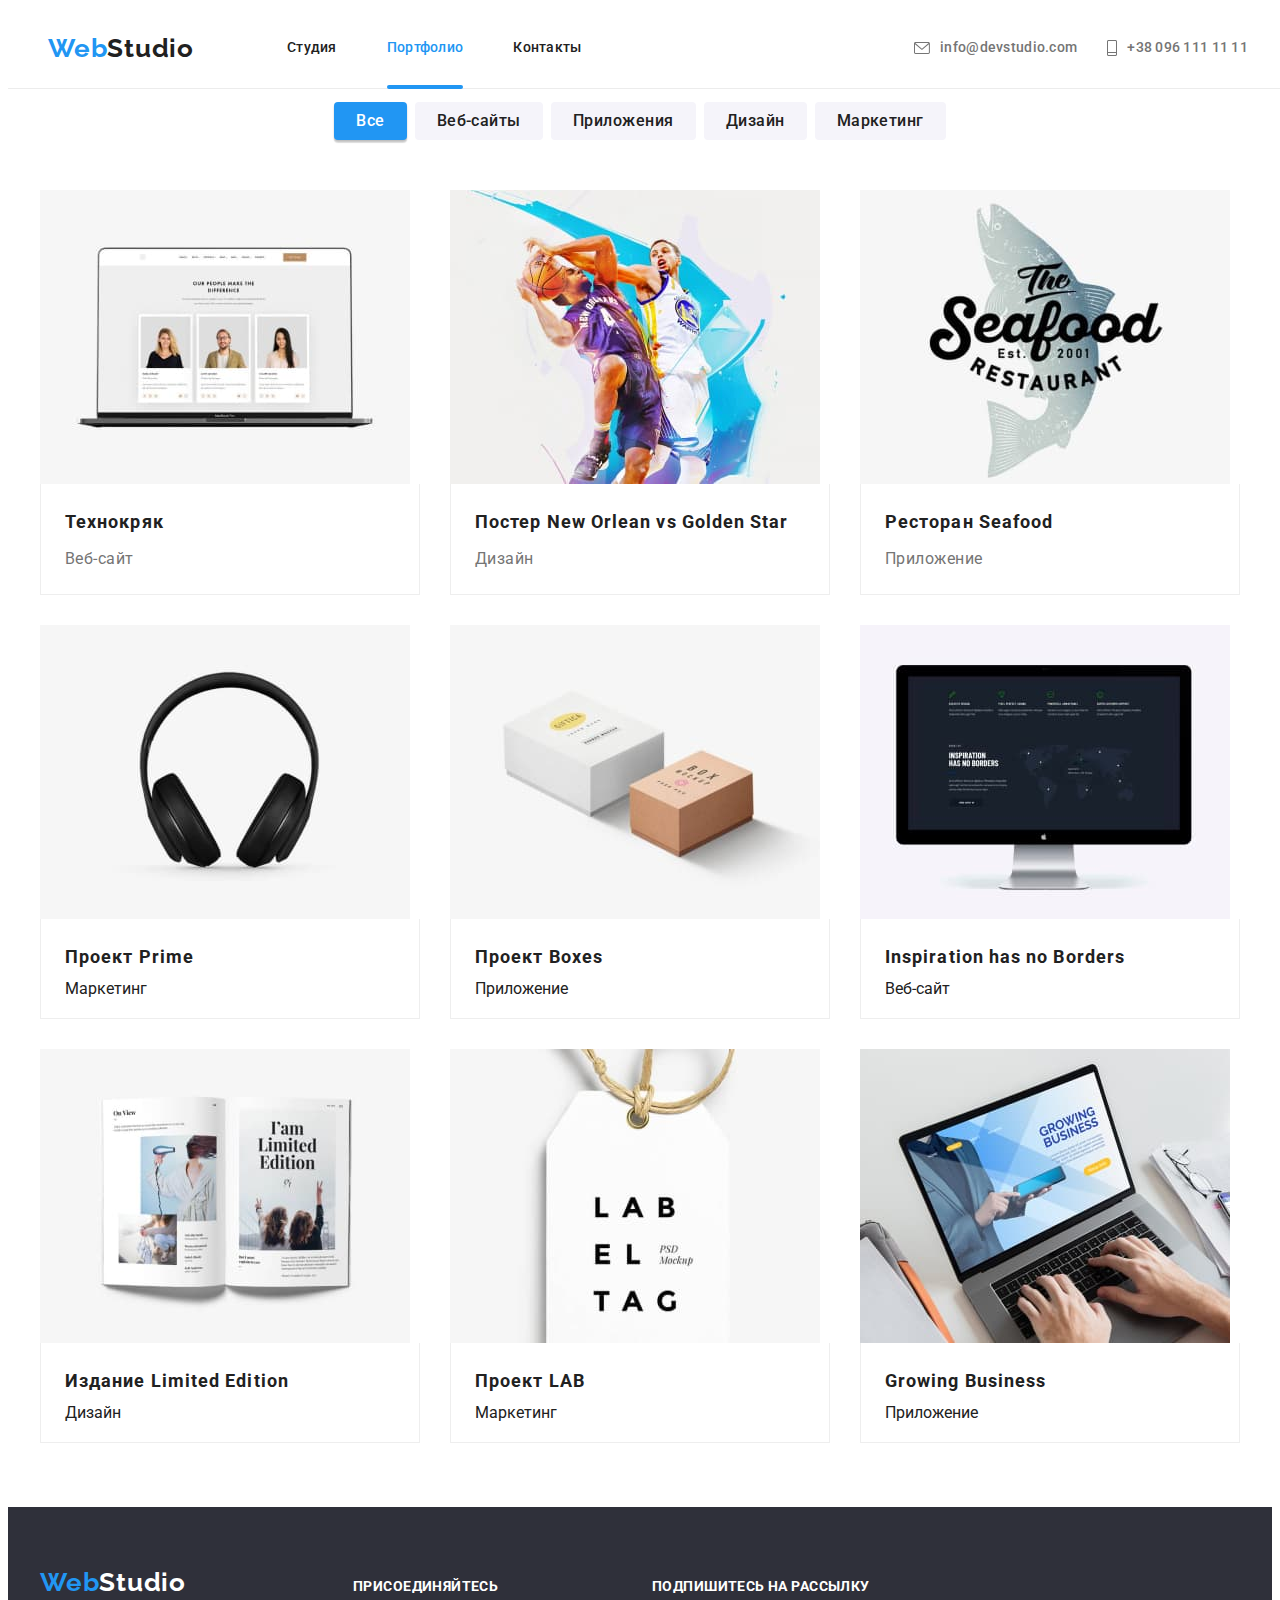
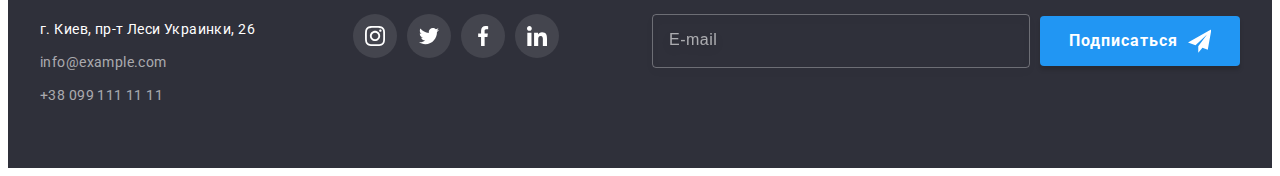
==== portfolio.html @ b2b512a8 "Д/З №7" ====
<!DOCTYPE html>
<html lang="en">
  <head>
    <meta charset="UTF-8" />
    <meta http-equiv="X-UA-Compatible" content="IE=edge" />
    <meta name="viewport" content="width=device-width, initial-scale=1.0" />
    <title>Document</title>
    <link
      href="https://fonts.googleapis.com/css2?family=Raleway:wght@700&family=Roboto:wght@400;500;700;900&display=swap"
      rel="stylesheet"
    />
    <link
      rel="stylesheet"
      href="https://cdnjs.cloudflare.com/ajax/libs/modern-normalize/1.1.0/modern-normalize.min.css"
      integrity="sha512-wpPYUAdjBVSE4KJnH1VR1HeZfpl1ub8YT/NKx4PuQ5NmX2tKuGu6U/JRp5y+Y8XG2tV+wKQpNHVUX03MfMFn9Q=="
      crossorigin="anonymous"
      referrerpolicy="no-referrer"
    />
    <link rel="stylesheet" href="./css/reset.css" />
    <link rel="stylesheet" href="./css/styles.css" />
    <link rel="stylesheet" href="./css/main.min.css" />
  </head>
  <body>
    <h1 class="visually-hidden">Сторінка Портфолио</h1>
    <header class="page-header">
      <div class="container">
        <div class="container-nav">
          <nav class="container-nav">
            <a class="logo" href="./index.html">Web<span class="logostudio">Studio</span></a>
            <ul class="navlist">
              <li class="navlist-header"><a class="link" href="./index.html">Студия</a></li>
              <li class="navlist-header">
                <a class="link-current" href="./portfolio.html">Портфолио</a>
              </li>
              <li class="navlist-header"><a class="link" href="">Контакты</a></li>
            </ul>
          </nav>
          <ul class="headerlist">
            <li class="item">
              <a class="headerlist-nav" href="mailto:info@devstudio.com"
                ><svg class="icon" width="16" height="12">
                  <use href="./images/icons.svg#icon-email"></use></svg
                >info@devstudio.com</a
              >
            </li>
            <li class="item">
              <a class="headerlist-nav" href="tel:+380961111111"
                ><svg class="icon" width="10" height="16">
                  <use href="./images/icons.svg#icon-tel"></use></svg
                >+38 096 111 11 11</a
              >
            </li>
          </ul>
        </div>
      </div>
    </header>
    <main>
      <section class="work-list section">
        <div class="container">
          <h1 class="visually-hidden">Список Портфоліо</h1>
          <ul class="portfolio-items">
            <li><button type="button" class="portfolio-button active">Все</button></li>
            <li><button type="button" class="portfolio-button">Веб-сайты</button></li>
            <li><button type="button" class="portfolio-button">Приложения</button></li>
            <li><button type="button" class="portfolio-button">Дизайн</button></li>
            <li><button type="button" class="portfolio-button">Маркетинг</button></li>
          </ul>
          <ul class="portfolio-flex">
            <li class="gallery-list">
              <a href="" class="gallery-link">
                <div class="thumb-card">
                  <img src="./images/img8.jpg" alt="фото с людьмии" width="370" />
                  <p class="portfolio-resourse">
                    Ресурс предлагает комплексные предложения с разным уровнем функционала и
                    сервисов. Все это позволит посетителю получить исчерпывающие сведения о компании
                    или частном лице.
                  </p>
                </div>
                <div class="portfolio-list">
                  <h2 class="portfolio-title">Технокряк</h2>
                  <p lang="en" class="portfolio-text">Веб-сайт</p>
                </div>
              </a>
            </li>
            <li class="gallery-list">
              <a href="" class="gallery-link">
                <div class="thumb-card">
                  <img src="./images/img9.jpg" alt="баскетболисты" width="370" />
                  <p class="portfolio-resourse">
                    Ресурс предлагает комплексные предложения с разным уровнем функционала и
                    сервисов. Все это позволит посетителю получить исчерпывающие сведения о компании
                    или частном лице.
                  </p>
                </div>
                <div class="portfolio-list">
                  <h2 class="portfolio-title">Постер New Orlean vs Golden Star</h2>
                  <p lang="en" class="portfolio-text">Дизайн</p>
                </div>
              </a>
            </li>
            <li class="gallery-list">
              <a href="" class="gallery-link">
                <div class="thumb-card">
                  <img src="./images/img10.jpg" alt="лейбл ресторана" width="370" />
                  <p class="portfolio-resourse">
                    Ресурс предлагает комплексные предложения с разным уровнем функционала и
                    сервисов. Все это позволит посетителю получить исчерпывающие сведения о компании
                    или частном лице.
                  </p>
                </div>
                <div class="portfolio-list">
                  <h2 class="portfolio-title">Ресторан Seafood</h2>
                  <p lang="en" class="portfolio-text">Приложение</p>
                </div>
              </a>
            </li>
            <li class="gallery-list">
              <a href="" class="gallery-link">
                <div class="thumb-card">
                  <img src="./images/img11.jpg" alt="наушники" width="370" />
                  <p class="portfolio-resourse">
                    Ресурс предлагает комплексные предложения с разным уровнем функционала и
                    сервисов. Все это позволит посетителю получить исчерпывающие сведения о компании
                    или частном лице.
                  </p>
                </div>
                <div class="portfolio-list">
                  <h2 class="portfolio-title">Проект Prime</h2>
                  <p lang="en" class="portfolio-tex">Маркетинг</p>
                </div>
              </a>
            </li>
            <li class="gallery-list">
              <a href="" class="gallery-link">
                <div class="thumb-card">
                  <img src="./images/img12.jpg" alt="коробки" width="370" />
                  <p class="portfolio-resourse">
                    Ресурс предлагает комплексные предложения с разным уровнем функционала и
                    сервисов. Все это позволит посетителю получить исчерпывающие сведения о компании
                    или частном лице.
                  </p>
                </div>
                <div class="portfolio-list">
                  <h2 class="portfolio-title">Проект Boxes</h2>
                  <p lang="en" class="portfolio-tex">Приложение</p>
                </div>
              </a>
            </li>
            <li class="gallery-list">
              <a href="" class="gallery-link">
                <div class="thumb-card">
                  <img src="./images/img13.jpg" alt="монитор" width="370" />
                  <p class="portfolio-resourse">
                    Ресурс предлагает комплексные предложения с разным уровнем функционала и
                    сервисов. Все это позволит посетителю получить исчерпывающие сведения о компании
                    или частном лице.
                  </p>
                </div>
                <div class="portfolio-list">
                  <h2 class="portfolio-title">Inspiration has no Borders</h2>
                  <p lang="en" class="portfolio-tex">Веб-сайт</p>
                </div>
              </a>
            </li>
            <li class="gallery-list">
              <a href="" class="gallery-link">
                <div class="thumb-card">
                  <img src="./images/img14.jpg" alt="журнал" width="370" />
                  <p class="portfolio-resourse">
                    Ресурс предлагает комплексные предложения с разным уровнем функционала и
                    сервисов. Все это позволит посетителю получить исчерпывающие сведения о компании
                    или частном лице.
                  </p>
                </div>
                <div class="portfolio-list">
                  <h2 class="portfolio-title">Издание Limited Edition</h2>
                  <p lang="en" class="portfolio-tex">Дизайн</p>
                </div>
              </a>
            </li>
            <li class="gallery-list">
              <a href="" class="gallery-link">
                <div class="thumb-card">
                  <img src="./images/img15.jpg" alt="лейбл" width="370" />
                  <p class="portfolio-resourse">
                    Ресурс предлагает комплексные предложения с разным уровнем функционала и
                    сервисов. Все это позволит посетителю получить исчерпывающие сведения о компании
                    или частном лице.
                  </p>
                </div>
                <div class="portfolio-list">
                  <h2 class="portfolio-title">Проект LAB</h2>
                  <p lang="en" class="portfolio-tex">Маркетинг</p>
                </div>
              </a>
            </li>
            <li class="gallery-list">
              <a href="" class="gallery-link">
                <div class="thumb-card">
                  <img src="./images/img16.jpg" alt="ноутбук" width="370" />
                  <p class="portfolio-resourse">
                    Ресурс предлагает комплексные предложения с разным уровнем функционала и
                    сервисов. Все это позволит посетителю получить исчерпывающие сведения о компании
                    или частном лице.
                  </p>
                </div>
                <div class="portfolio-list">
                  <h2 class="portfolio-title">Growing Business</h2>
                  <p lang="en" class="portfolio-tex">Приложение</p>
                </div>
              </a>
            </li>
          </ul>
        </div>
      </section>
    </main>
    <footer class="footer">
      <div class="container container-footer">
        <div class="footer-nav">
          <a class="logo" href="">Web<span class="logostudiofooter">Studio</span></a>
          <address class="address">
            <ul class="footerlist">
              <li class="item">
                <a class="footerlist-address" href="">г. Киев, пр-т Леси Украинки, 26</a>
              </li>
              <li class="item">
                <a class="footerlist-mailto" href="mailto:info@example.com">info@example.com</a>
              </li>
              <li class="item">
                <a class="footerlist-tel" href="tel:+380991111111">+38 099 111 11 11</a>
              </li>
            </ul>
          </address>
        </div>
        <div class="footer-social">
          <h4 class="footer-title">присоединяйтесь</h4>
          <ul class="footer-list">
            <li class="footer-item">
              <a href="instagram.com" class="icon-footer">
                <svg class="masters-icon" width="20" height="20">
                  <use href="./images/icons.svg#icon-insta"></use>
                </svg>
              </a>
            </li>
            <li class="footer-item">
              <a href="twitter.com" class="icon-footer">
                <svg class="masters-icon" width="20" height="20">
                  <use href="./images/icons.svg#icon-twit"></use>
                </svg>
              </a>
            </li>
            <li class="footer-item">
              <a href="facebook.com" class="icon-footer">
                <svg class="masters-icon" width="20" height="20">
                  <use href="./images/icons.svg#icon-fb"></use>
                </svg>
              </a>
            </li>
            <li class="footer-item">
              <a href="linkedin.com" class="icon-footer">
                <svg class="masters-icon" width="20" height="20">
                  <use href="./images/icons.svg#icon-in"></use>
                </svg>
              </a>
            </li>
          </ul>
        </div>
        <div class="footer-class">
          <h4 class="footer-title">Подпишитесь на рассылку</h4>
          <form class="footer-form">
            <div class="input-subscribe">
              <input
                type="email"
                name="user-mail"
                class="footer-input"
                placeholder="E-mail"
                id="user-mail"
              />
              <button type="submit" class="button-sub">
                Подписаться<svg class="footer-icon" width="24" height="24">
                  <use href="./images/icons.svg#icon-send"></use>
                </svg>
              </button>
            </div>
          </form>
        </div>
      </div>
    </footer>
  </body>
</html>
---- css/main.min.css ----
:root{--primary-text-color: #212121;--title-text-color: #757575;--accent-color: #2196f3;--white-text-color: #ffffff;--main-font: "Roboto";--secondary-background-color: #f5f4fa;--hero-color: rgba(47, 48, 58, 0.4);--icon-color: #afb1b8;--background-icon: #ffffff;--function-time: cubic-bezier(0.4, 0, 0.2, 1)}body{background-color:var(--white-text-color);color:var(--primary-text-color);font-family:"Roboto",sans-serif}p,h1,h2,h3 h4{margin:0}ul{margin:0;padding-left:0}button{cursor:pointer}address{font-style:normal}a{color:currentColor}a{text-decoration:none}img{display:block}ul{list-style:none}.visually-hidden{position:absolute;width:1px;height:1px;margin:-1px;border:0;padding:0;white-space:nowrap;clip-path:inset(100%);clip:rect(0 0 0 0);overflow:hidden}.container{width:1200px;padding-left:15px;padding-right:15px;margin:0 auto}.page-header{position:absolute;width:100%;background-color:var(--white-text-color);border-bottom:1px solid #ececec}.logo{color:var(--accent-color);font-family:"Raleway",sans-serif;font-weight:700;font-size:26px;line-height:1.19;letter-spacing:.03em}.logostudio{color:var(--primary-text-color)}.logostudiofooter{color:var(--white-text-color)}.navlist{display:flex;margin-left:93px;align-items:center}.navlist li{margin-right:50px}.navlist-header,.navlist-header,.navlist-header:last-child{margin-right:0px}.navlist.link{display:block;padding-top:32px;padding-bottom:32px}.navlist-header,.navlist-header,.navlist-header{font-weight:500;font-size:14px;line-height:1.14;letter-spacing:.02em;color:var(--primary-text-color);transition:color 250ms var(--function-time)}.navlist-header:hover,.navlist-header:hover,.navlist-header:hover,.navlist-header:hover,.navlist-header:hover,.navlist-header:hover,.navlist-header:hover,.navlist-header:hover,.navlist-header:hover{color:var(--accent-color)}.navlist a{display:block;padding:32px 0;color:var(--primary-text-color);font-weight:500;font-size:14px;line-height:1.14;letter-spacing:.02em;transition:color 250ms var(--function-time)}.navlist a.link-current{color:var(--accent-color)}.link-current{position:relative;color:var(--accent-color)}.link-current::after{content:"";position:absolute;bottom:-1px;left:0;width:100%;height:4px;background:var(--accent-color);border-radius:2px}.container-nav{display:flex;align-items:center}.headerlist-nav,.headerlist-nav{color:var(--title-text-color);font-weight:500;font-size:14px;line-height:1.14;letter-spacing:.02em;transition:color 250ms var(--function-time)}.headerlist-nav:hover,.headerlist-nav:focus,.headerlist-nav:hover,.headerlist-nav:focus{color:var(--accent-color)}.headerlist a{color:var(--title-text-color);font-weight:500;font-size:14px;line-height:1.14;letter-spacing:.02em;display:flex;align-items:center;gap:10px}.headerlist a:hover,.headerlist a:focus,.headerlist a*:hover,.headerlist a:focus{color:var(--accent-color)}.headerlist{display:flex;margin-left:auto}.icon{background:var(--background-icon);fill:currentColor}.headerlist .item{margin-left:30px}.container-hero{display:flex;align-items:center;flex-direction:column;background:#2f303a}.container-hero{max-width:1600px;background-image:linear-gradient(rgba(47, 48, 58, 0.4), rgba(47, 48, 58, 0.4)),url(../images/img17.jpg);background-repeat:no-repeat;background-position:center;background-size:cover;background-color:var(--hero-color);margin-right:auto;margin-left:auto;padding-top:200px;padding-bottom:200px}.hero-title{margin-bottom:30px;color:var(--white-text-color);font-weight:900;font-size:44px;line-height:1.36;text-align:center;letter-spacing:.06em;text-transform:uppercase}.hero,.footer{background-color:#2f303a}.button{display:block;display:inline-block;min-width:200px;height:50px;padding:10px 32px;box-shadow:0px 4px 4px rgba(0,0,0,.15);border-radius:4px;border:0;color:var(--white-text-color);background-color:var(--accent-color);font-family:Roboto;font-weight:700;font-size:16px;line-height:1.88;display:flex;align-items:center;text-align:center;letter-spacing:.06em;transition:background-color 250ms var(--function-time),color 250ms var(--function-time)}.button:hover,.button:focus{background:#188ce8}.section{padding-top:94px;padding-bottom:94px}.item-list{margin-left:30px}.item-list{flex-basis:calc(25% - 30px)}.benefits-content{margin-bottom:30px;height:120px;display:flex;align-items:center;justify-content:center;background:var(--secondary-background-color);border-radius:4px}.section-title{margin-bottom:10px;color:var(--primary-text-color);font-weight:700;font-size:14px;line-height:1.14;letter-spacing:.03em;text-transform:uppercase}.section-text{margin-bottom:0;color:var(--title-text-color);font-size:14px;line-height:1.7;letter-spacing:.03em}.section-list{display:flex;flex-wrap:nowrap;list-style:none;margin-left:-30px}.section-list>.list-item{flex-basis:calc(25% - 30px);margin-left:30px}.work-about.section{padding-top:0}.title{margin-bottom:50px;padding-top:0px;color:var(--primary-text-color);font-weight:700;font-size:36px;line-height:1.17;text-align:center;letter-spacing:.03em}.comand-title-list{margin-bottom:10px;color:var(--primary-text-color);font-weight:500;font-size:16px;line-height:1.19;text-align:center;letter-spacing:.03em}.comand-text-items{margin-bottom:16px;color:var(--title-text-color);font-size:16px;line-height:1.19;text-align:center;letter-spacing:.03em}.cards{display:flex;flex-wrap:wrap;list-style:none;margin-left:-30px}.cards .item{flex-basis:calc(33.3333333333% - 30px);margin-left:30px}.thumb{position:relative}.application{display:flex;align-items:center;justify-content:center;position:absolute;width:100%;height:70px;font-weight:700;font-size:14px;line-height:16px;letter-spacing:.03em;text-transform:uppercase;background:rgba(47,48,58,.8);color:var(--white-text-color)}.thumb .application{position:absolute;left:0;bottom:0}.section-comand .section{background:var(--secondary-background-color)}.section-comand{background-color:var(--secondary-background-color)}.list-item{display:block;background:var(--white-text-color);box-shadow:0px 1px 3px rgba(0,0,0,.12),0px 1px 1px rgba(0,0,0,.14),0px 2px 1px rgba(0,0,0,.2);border-radius:0px 0px 4px 4px}.comand-list .list-item{flex-basis:calc((100% - 90px)/4)}.list-item:not(:last-child){margin-right:30px}.personal{padding-top:30px;padding-bottom:30px}.comand-list{display:flex;flex-wrap:wrap;list-style:none}.team-masters{display:flex;justify-content:center}.item-comand{margin-left:10px}.item-comand:first-child{margin-left:0}.item-comand .icon-box{width:44px;height:44px}.icon-box{display:flex;align-items:center;justify-content:center;border-radius:50px;color:var(--icon-color);transition:background-color 250ms var(--function-time),color 250ms var(--function-time)}.icon-box:hover,.icon-box:focus{background:var(--accent-color);color:var(--background-icon)}.masters-icon{fill:currentColor}.clients-list{display:flex;justify-content:center}.clients-item{margin-left:30px}.clients-item{flex-basis:calc((100% - 150px)/6)}.clients-item:first-child{margin-left:0}.clients-box{height:92px;display:flex;align-items:center;justify-content:center;background:var(--background-icon);color:var(--icon-color);border:1px solid var(--icon-color);border-radius:4px;transition:border-color 250ms var(--function-time),color 250ms var(--function-time)}.clients-box:hover,.clients-box:focus{border-color:var(--accent-color);color:var(--accent-color)}.icon-clients{fill:currentColor}.footerlist-address{display:block;color:var(--white-text-color);font-style:normal;font-size:14px;line-height:1.71;letter-spacing:.03em;margin-bottom:9px}.footerlist-mailto,.footerlist-tel{color:rgba(255,255,255,.6);font-size:14px;line-height:1.71;letter-spacing:.03em;transition:color 250ms var(--function-time)}.footerlist-mailto:hover,.footerlist-tel:hover{color:var(--title-text-color)}.footerlist-mailto:hover:focus,.footerlist-mailto:hover:focus,.footerlist-tel:hover:focus,.footerlist-tel:hover:focus{color:var(--accent-color)}.footer{padding-top:60px;padding-bottom:60px}.logostudiofooter,.footer .logo{margin-bottom:20px}.logostudiofooter .logo{display:block}.footer .logo{display:inline-block}.footerlist-tel{margin-bottom:60px}.footerlist{display:block}.footerlist .item:not(:last-child){margin-bottom:9px}.footer-title{margin-bottom:20px;font-weight:700;font-size:14px;line-height:1,14;letter-spacing:.03em;text-transform:uppercase;color:var(--white-text-color)}.footer-social{margin-left:70px}.container-footer{display:flex;align-items:baseline}.footer-list{display:flex}.footer-item{margin-left:10px;display:flex;gap:10px}.footer-item:first-child{margin-left:0}.icon-footer{width:44px;height:44px}.icon-footer{display:flex;align-items:center;justify-content:center;border-radius:50px;background:rgba(255,255,255,.1);color:var(--background-icon);transition:background-color 250ms var(--function-time)}.icon-footer:hover,.icon-footer:focus{background-color:var(--accent-color)}.masters-icon{fill:currentColor;transition:fill 250ms var(--function-time)}.footer-class{display:block;margin-left:93px}.footer-input{width:358px;height:50px;padding-left:16px;border:1px solid rgba(255,255,255,.3);filter:drop-shadow(0px 4px 4px rgba(0, 0, 0, 0.15));border-radius:4px;background-color:rgba(0,0,0,0);color:var(--white-text-color)}.footer-input::placeholder{font-weight:400;font-size:16px;line-height:1.25;display:flex;align-items:center;letter-spacing:.03em;color:rgba(255,255,255,.6)}.footer-icon{margin-left:10px}.button-sub{width:200px;height:50px;margin-left:10px;padding:10px 29px;font-family:"Roboto";font-weight:700;font-size:16px;line-height:1.88;display:flex;align-items:center;text-align:center;letter-spacing:.06em;color:var(--white-text-color);background:var(--accent-color);box-shadow:0px 4px 4px rgba(0,0,0,.15);border-radius:4px;border:rgba(0,0,0,0);transition:background 250ms var(--function-time)}.button-sub:hover,.button-sub:focus{background:#188ce8}.input-subscribe{display:flex;align-items:center}.footer-nav{flex-grow:1}.backdrop{position:fixed;top:0;left:0;width:100%;height:100%;background-color:rgba(0,0,0,.2);transition:opacity 400ms linear,visibility 400ms linear}.modal{position:absolute;top:50%;left:50%;transform:translate(-50%, -50%) scale(1);width:528px;height:581px;background:var(--white-text-color);border-radius:4px;transition:transform 400ms linear;padding:40px}.backdrop .is-hidden .modal{transform:translate(-50%, -50%) scale(0)}.modal-button-close{position:absolute;top:8px;right:8px;width:30px;height:30px;padding:0;margin:0;background:var(--white-text-color);border:1px solid rgba(0,0,0,.1);border-radius:50%;display:flex;align-items:center;justify-content:center}.modal-button-close:focus svg,.modal-button-close:hover svg{fill:var(--accent-color)}.is-hidden{opacity:0;visibility:hidden;pointer-events:none}.modal-title{font-weight:700;font-size:20px;line-height:1.15;text-align:center;letter-spacing:.03em;text-align:center;margin-bottom:12px;color:var(--primary-text-color)}.modal-input{width:100%;height:40px;font-family:"Roboto";font-size:14px;padding-left:42px;border:1px solid rgba(33,33,33,.2);border-radius:4px;background-color:rgba(0,0,0,0);outline:rgba(0,0,0,0);transition:border-color 250ms var(--function-time)}.modal-input:focus{border-color:var(--accent-color)}.modal-input::placeholder{font-weight:400;font-size:12px;line-height:1.16;letter-spacing:.01em;color:var(--title-text-color)}.input-icon{position:absolute;left:15px;top:50%;transform:translateY(-50%);transition:color var(--function-time)}.modal-input:focus+.input-icon{fill:var(--accent-color)}.modal-button{display:block;margin:0 auto}.modal-label{display:block;margin-bottom:4px;font-weight:400;font-size:12px;line-height:1.16;letter-spacing:.01em;color:var(--title-text-color)}.modal-text{display:block;width:100%;height:120px;font-family:"Roboto";font-size:14px;padding:12px 16px;border:1px solid rgba(33,33,33,.2);border-radius:4px;resize:none;outline:rgba(0,0,0,0);transition:border-color 250ms var(--function-time)}.modal-text:focus{border-color:var(--accent-color)}.modal-text::placeholder{font-weight:400;font-size:12px;line-height:14px;letter-spacing:.01em;color:rgba(117,117,117,.5)}.modal-fields:not(:last-child){margin-bottom:10px}.input-class{position:relative}.text-check{margin-bottom:30px;font-weight:400;font-size:14px;line-height:1.71;letter-spacing:.03em;color:var(--title-text-color);display:flex;align-items:center;justify-content:center;transition:color var(--function-time)}.text-check a{text-decoration:underline}.text-check a:hover{text-decoration:none}.text-check a{color:var(--accent-color)}.text-check span{width:16px;height:15px;margin-right:7px;align-items:center;justify-content:center}.input-check:checked+.text-check span{background-color:var(--accent-color);border:none;border-radius:2px}.input-check:focus+.text-check .check-icon{border-color:var(--accent-color)}.input-check:checked+.text-check .check-icon{fill:var(--white-text-color);border-color:var(--accent-color)}.input-check:checked+.text-check .check-icon+.input-check:checked+.text-check .check-icon{fill:var(--white-text-color)}.check-icon{border:2px solid var(--primary-text-color);border-radius:2px}.check-icon.check-icon{border:2px solid var(--primary-text-color);border-radius:2px}.check-icon{fill:rgba(0,0,0,0)}.portfolio-button.active{color:var(--white-text-color);background-color:var(--accent-color);box-shadow:0px 3px 1px rgba(0,0,0,.1),0px 1px 2px rgba(0,0,0,.08),0px 2px 2px rgba(0,0,0,.12)}.portfolio-button{padding:6px 22px}.portfolio-button{display:block;font-family:"Roboto";font-weight:500;font-size:16px;line-height:1.62;text-align:center;letter-spacing:.03em;color:var(--primary-text-color);background-color:var(--secondary-background-color);border-radius:4px;border:0;transition:background-color 250ms var(--function-time),color 250ms var(--function-time),box-shadow 250ms var(--function-time)}.portfolio-button:hover,.portfolio-button:focus{color:var(--white-text-color);background-color:var(--accent-color)}.portfolio-button:hover,.portfolio-button:focus{box-shadow:0px 3px 1px rgba(0,0,0,.1),0px 1px 2px rgba(0,0,0,.08),0px 2px 2px rgba(0,0,0,.12)}.portfolio-title{margin-bottom:4px;color:var(--primary-text-color);font-weight:700;font-size:18px;line-height:2;text-align:left;letter-spacing:.06em}.portfolio-text{color:var(--title-text-color);font-size:16px;line-height:1.88;text-align:left;letter-spacing:.03em}.portfolio{padding-top:6px;padding-bottom:22px}.portfolio-list{padding:20px 24px;border:1px solid #eee;border-top:0}.portfolio-items{margin-bottom:50px}.portfolio-items{display:flex;flex-wrap:wrap;justify-content:center}.portfolio-items li:not(:last-child){margin-right:8px}.gallery-link{display:block}.gallery-link:hover,.gallery-link:focus{box-shadow:0px 1px 1px rgba(0,0,0,.12),0px 4px 4px rgba(0,0,0,.06),1px 4px 6px rgba(0,0,0,.16)}.portfolio-flex{display:flex;flex-wrap:wrap;padding:0;margin:0;list-style:none;margin-left:-30px;margin-bottom:-30px}.portfolio-flex>.gallery-list{flex-basis:calc(33.3333333333% - 30px);margin-left:30px;margin-bottom:30px}.portfolio-flex>.gallery-list:nth-child(3n){margin-right:0}.portfolio-flex>.gallery-list:nth-last-child(-n+3){margin-bottom:0}.gallery-link:hover .portfolio-resourse,.gallery-link:focus .portfolio-resourse{transform:translateY(0);opacity:.9}.thumb-card{position:relative;overflow:hidden}.portfolio-resourse{position:absolute;top:0;left:0;display:flex;justify-content:center;align-items:center;height:100%;padding-right:24px;padding-left:24px;font-weight:400;font-size:18px;line-height:1.56;letter-spacing:.03em;color:var(--white-text-color);background:var(--accent-color);transform:translateY(100%);transition:transform 250ms var(--function-time)}/*# sourceMappingURL=main.min.css.map */
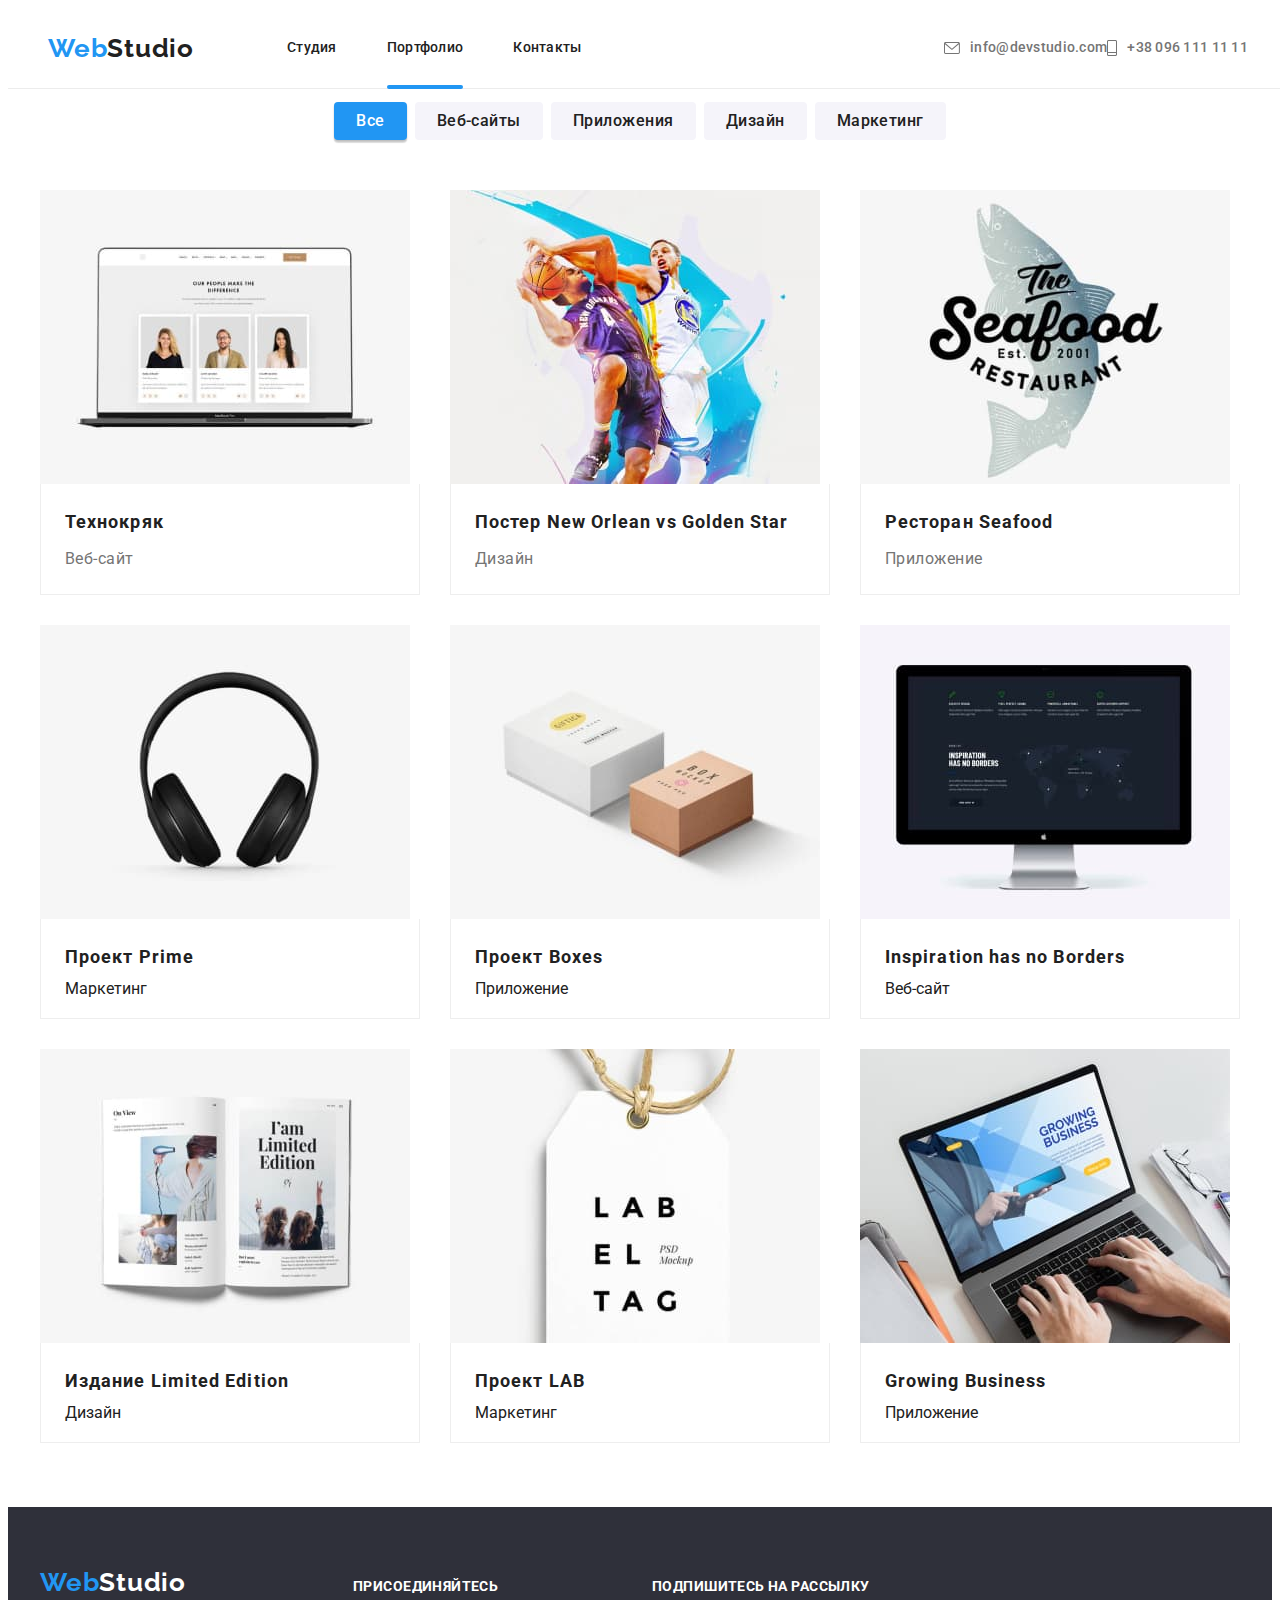
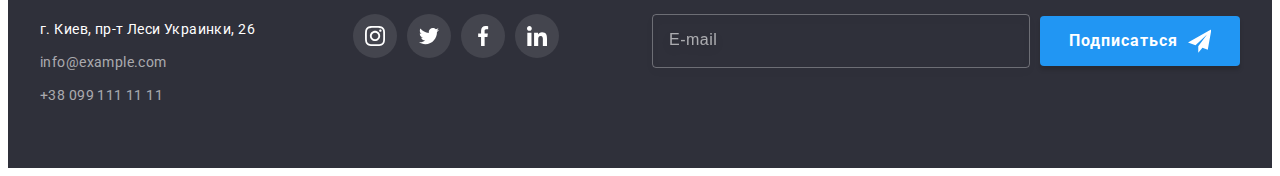
==== commit 7be82b17: "home-work #7" ====
--- a/portfolio.html
+++ b/portfolio.html
@@ -17,34 +17,34 @@
       referrerpolicy="no-referrer"
     />
     <link rel="stylesheet" href="./css/reset.css" />
-    <link rel="stylesheet" href="./css/styles.css" />
+    <!-- <link rel="stylesheet" href="./css/styles.css" /> -->
     <link rel="stylesheet" href="./css/main.min.css" />
   </head>
   <body>
     <h1 class="visually-hidden">Сторінка Портфолио</h1>
-    <header class="page-header">
+    <header class="header">
       <div class="container">
         <div class="container-nav">
           <nav class="container-nav">
             <a class="logo" href="./index.html">Web<span class="logostudio">Studio</span></a>
             <ul class="navlist">
-              <li class="navlist-header"><a class="link" href="./index.html">Студия</a></li>
-              <li class="navlist-header">
-                <a class="link-current" href="./portfolio.html">Портфолио</a>
-              </li>
-              <li class="navlist-header"><a class="link" href="">Контакты</a></li>
+              <li class="navlist__item"><a class="navlist__link" href="./index.html">Студия</a></li>
+              <li class="navlist__item">
+                <a class="navlist__link-current" href="./portfolio.html">Портфолио</a>
+              </li>
+              <li class="navlist__item"><a class="navlist__link" href="">Контакты</a></li>
             </ul>
           </nav>
-          <ul class="headerlist">
-            <li class="item">
-              <a class="headerlist-nav" href="mailto:info@devstudio.com"
+          <ul class="menu-list">
+            <li class="menu-list__item">
+              <a class="menu-list__nav" href="mailto:info@devstudio.com"
                 ><svg class="icon" width="16" height="12">
                   <use href="./images/icons.svg#icon-email"></use></svg
                 >info@devstudio.com</a
               >
             </li>
-            <li class="item">
-              <a class="headerlist-nav" href="tel:+380961111111"
+            <li class="menu-list__item">
+              <a class="menu-list__nav" href="tel:+380961111111"
                 ><svg class="icon" width="10" height="16">
                   <use href="./images/icons.svg#icon-tel"></use></svg
                 >+38 096 111 11 11</a
--- a/css/main.min.css
+++ b/css/main.min.css
@@ -1 +1 @@
-:root{--primary-text-color: #212121;--title-text-color: #757575;--accent-color: #2196f3;--white-text-color: #ffffff;--main-font: "Roboto";--secondary-background-color: #f5f4fa;--hero-color: rgba(47, 48, 58, 0.4);--icon-color: #afb1b8;--background-icon: #ffffff;--function-time: cubic-bezier(0.4, 0, 0.2, 1)}body{background-color:var(--white-text-color);color:var(--primary-text-color);font-family:"Roboto",sans-serif}p,h1,h2,h3 h4{margin:0}ul{margin:0;padding-left:0}button{cursor:pointer}address{font-style:normal}a{color:currentColor}a{text-decoration:none}img{display:block}ul{list-style:none}.visually-hidden{position:absolute;width:1px;height:1px;margin:-1px;border:0;padding:0;white-space:nowrap;clip-path:inset(100%);clip:rect(0 0 0 0);overflow:hidden}.container{width:1200px;padding-left:15px;padding-right:15px;margin:0 auto}.page-header{position:absolute;width:100%;background-color:var(--white-text-color);border-bottom:1px solid #ececec}.logo{color:var(--accent-color);font-family:"Raleway",sans-serif;font-weight:700;font-size:26px;line-height:1.19;letter-spacing:.03em}.logostudio{color:var(--primary-text-color)}.logostudiofooter{color:var(--white-text-color)}.navlist{display:flex;margin-left:93px;align-items:center}.navlist li{margin-right:50px}.navlist-header,.navlist-header,.navlist-header:last-child{margin-right:0px}.navlist.link{display:block;padding-top:32px;padding-bottom:32px}.navlist-header,.navlist-header,.navlist-header{font-weight:500;font-size:14px;line-height:1.14;letter-spacing:.02em;color:var(--primary-text-color);transition:color 250ms var(--function-time)}.navlist-header:hover,.navlist-header:hover,.navlist-header:hover,.navlist-header:hover,.navlist-header:hover,.navlist-header:hover,.navlist-header:hover,.navlist-header:hover,.navlist-header:hover{color:var(--accent-color)}.navlist a{display:block;padding:32px 0;color:var(--primary-text-color);font-weight:500;font-size:14px;line-height:1.14;letter-spacing:.02em;transition:color 250ms var(--function-time)}.navlist a.link-current{color:var(--accent-color)}.link-current{position:relative;color:var(--accent-color)}.link-current::after{content:"";position:absolute;bottom:-1px;left:0;width:100%;height:4px;background:var(--accent-color);border-radius:2px}.container-nav{display:flex;align-items:center}.headerlist-nav,.headerlist-nav{color:var(--title-text-color);font-weight:500;font-size:14px;line-height:1.14;letter-spacing:.02em;transition:color 250ms var(--function-time)}.headerlist-nav:hover,.headerlist-nav:focus,.headerlist-nav:hover,.headerlist-nav:focus{color:var(--accent-color)}.headerlist a{color:var(--title-text-color);font-weight:500;font-size:14px;line-height:1.14;letter-spacing:.02em;display:flex;align-items:center;gap:10px}.headerlist a:hover,.headerlist a:focus,.headerlist a*:hover,.headerlist a:focus{color:var(--accent-color)}.headerlist{display:flex;margin-left:auto}.icon{background:var(--background-icon);fill:currentColor}.headerlist .item{margin-left:30px}.container-hero{display:flex;align-items:center;flex-direction:column;background:#2f303a}.container-hero{max-width:1600px;background-image:linear-gradient(rgba(47, 48, 58, 0.4), rgba(47, 48, 58, 0.4)),url(../images/img17.jpg);background-repeat:no-repeat;background-position:center;background-size:cover;background-color:var(--hero-color);margin-right:auto;margin-left:auto;padding-top:200px;padding-bottom:200px}.hero-title{margin-bottom:30px;color:var(--white-text-color);font-weight:900;font-size:44px;line-height:1.36;text-align:center;letter-spacing:.06em;text-transform:uppercase}.hero,.footer{background-color:#2f303a}.button{display:block;display:inline-block;min-width:200px;height:50px;padding:10px 32px;box-shadow:0px 4px 4px rgba(0,0,0,.15);border-radius:4px;border:0;color:var(--white-text-color);background-color:var(--accent-color);font-family:Roboto;font-weight:700;font-size:16px;line-height:1.88;display:flex;align-items:center;text-align:center;letter-spacing:.06em;transition:background-color 250ms var(--function-time),color 250ms var(--function-time)}.button:hover,.button:focus{background:#188ce8}.section{padding-top:94px;padding-bottom:94px}.item-list{margin-left:30px}.item-list{flex-basis:calc(25% - 30px)}.benefits-content{margin-bottom:30px;height:120px;display:flex;align-items:center;justify-content:center;background:var(--secondary-background-color);border-radius:4px}.section-title{margin-bottom:10px;color:var(--primary-text-color);font-weight:700;font-size:14px;line-height:1.14;letter-spacing:.03em;text-transform:uppercase}.section-text{margin-bottom:0;color:var(--title-text-color);font-size:14px;line-height:1.7;letter-spacing:.03em}.section-list{display:flex;flex-wrap:nowrap;list-style:none;margin-left:-30px}.section-list>.list-item{flex-basis:calc(25% - 30px);margin-left:30px}.work-about.section{padding-top:0}.title{margin-bottom:50px;padding-top:0px;color:var(--primary-text-color);font-weight:700;font-size:36px;line-height:1.17;text-align:center;letter-spacing:.03em}.comand-title-list{margin-bottom:10px;color:var(--primary-text-color);font-weight:500;font-size:16px;line-height:1.19;text-align:center;letter-spacing:.03em}.comand-text-items{margin-bottom:16px;color:var(--title-text-color);font-size:16px;line-height:1.19;text-align:center;letter-spacing:.03em}.cards{display:flex;flex-wrap:wrap;list-style:none;margin-left:-30px}.cards .item{flex-basis:calc(33.3333333333% - 30px);margin-left:30px}.thumb{position:relative}.application{display:flex;align-items:center;justify-content:center;position:absolute;width:100%;height:70px;font-weight:700;font-size:14px;line-height:16px;letter-spacing:.03em;text-transform:uppercase;background:rgba(47,48,58,.8);color:var(--white-text-color)}.thumb .application{position:absolute;left:0;bottom:0}.section-comand .section{background:var(--secondary-background-color)}.section-comand{background-color:var(--secondary-background-color)}.list-item{display:block;background:var(--white-text-color);box-shadow:0px 1px 3px rgba(0,0,0,.12),0px 1px 1px rgba(0,0,0,.14),0px 2px 1px rgba(0,0,0,.2);border-radius:0px 0px 4px 4px}.comand-list .list-item{flex-basis:calc((100% - 90px)/4)}.list-item:not(:last-child){margin-right:30px}.personal{padding-top:30px;padding-bottom:30px}.comand-list{display:flex;flex-wrap:wrap;list-style:none}.team-masters{display:flex;justify-content:center}.item-comand{margin-left:10px}.item-comand:first-child{margin-left:0}.item-comand .icon-box{width:44px;height:44px}.icon-box{display:flex;align-items:center;justify-content:center;border-radius:50px;color:var(--icon-color);transition:background-color 250ms var(--function-time),color 250ms var(--function-time)}.icon-box:hover,.icon-box:focus{background:var(--accent-color);color:var(--background-icon)}.masters-icon{fill:currentColor}.clients-list{display:flex;justify-content:center}.clients-item{margin-left:30px}.clients-item{flex-basis:calc((100% - 150px)/6)}.clients-item:first-child{margin-left:0}.clients-box{height:92px;display:flex;align-items:center;justify-content:center;background:var(--background-icon);color:var(--icon-color);border:1px solid var(--icon-color);border-radius:4px;transition:border-color 250ms var(--function-time),color 250ms var(--function-time)}.clients-box:hover,.clients-box:focus{border-color:var(--accent-color);color:var(--accent-color)}.icon-clients{fill:currentColor}.footerlist-address{display:block;color:var(--white-text-color);font-style:normal;font-size:14px;line-height:1.71;letter-spacing:.03em;margin-bottom:9px}.footerlist-mailto,.footerlist-tel{color:rgba(255,255,255,.6);font-size:14px;line-height:1.71;letter-spacing:.03em;transition:color 250ms var(--function-time)}.footerlist-mailto:hover,.footerlist-tel:hover{color:var(--title-text-color)}.footerlist-mailto:hover:focus,.footerlist-mailto:hover:focus,.footerlist-tel:hover:focus,.footerlist-tel:hover:focus{color:var(--accent-color)}.footer{padding-top:60px;padding-bottom:60px}.logostudiofooter,.footer .logo{margin-bottom:20px}.logostudiofooter .logo{display:block}.footer .logo{display:inline-block}.footerlist-tel{margin-bottom:60px}.footerlist{display:block}.footerlist .item:not(:last-child){margin-bottom:9px}.footer-title{margin-bottom:20px;font-weight:700;font-size:14px;line-height:1,14;letter-spacing:.03em;text-transform:uppercase;color:var(--white-text-color)}.footer-social{margin-left:70px}.container-footer{display:flex;align-items:baseline}.footer-list{display:flex}.footer-item{margin-left:10px;display:flex;gap:10px}.footer-item:first-child{margin-left:0}.icon-footer{width:44px;height:44px}.icon-footer{display:flex;align-items:center;justify-content:center;border-radius:50px;background:rgba(255,255,255,.1);color:var(--background-icon);transition:background-color 250ms var(--function-time)}.icon-footer:hover,.icon-footer:focus{background-color:var(--accent-color)}.masters-icon{fill:currentColor;transition:fill 250ms var(--function-time)}.footer-class{display:block;margin-left:93px}.footer-input{width:358px;height:50px;padding-left:16px;border:1px solid rgba(255,255,255,.3);filter:drop-shadow(0px 4px 4px rgba(0, 0, 0, 0.15));border-radius:4px;background-color:rgba(0,0,0,0);color:var(--white-text-color)}.footer-input::placeholder{font-weight:400;font-size:16px;line-height:1.25;display:flex;align-items:center;letter-spacing:.03em;color:rgba(255,255,255,.6)}.footer-icon{margin-left:10px}.button-sub{width:200px;height:50px;margin-left:10px;padding:10px 29px;font-family:"Roboto";font-weight:700;font-size:16px;line-height:1.88;display:flex;align-items:center;text-align:center;letter-spacing:.06em;color:var(--white-text-color);background:var(--accent-color);box-shadow:0px 4px 4px rgba(0,0,0,.15);border-radius:4px;border:rgba(0,0,0,0);transition:background 250ms var(--function-time)}.button-sub:hover,.button-sub:focus{background:#188ce8}.input-subscribe{display:flex;align-items:center}.footer-nav{flex-grow:1}.backdrop{position:fixed;top:0;left:0;width:100%;height:100%;background-color:rgba(0,0,0,.2);transition:opacity 400ms linear,visibility 400ms linear}.modal{position:absolute;top:50%;left:50%;transform:translate(-50%, -50%) scale(1);width:528px;height:581px;background:var(--white-text-color);border-radius:4px;transition:transform 400ms linear;padding:40px}.backdrop .is-hidden .modal{transform:translate(-50%, -50%) scale(0)}.modal-button-close{position:absolute;top:8px;right:8px;width:30px;height:30px;padding:0;margin:0;background:var(--white-text-color);border:1px solid rgba(0,0,0,.1);border-radius:50%;display:flex;align-items:center;justify-content:center}.modal-button-close:focus svg,.modal-button-close:hover svg{fill:var(--accent-color)}.is-hidden{opacity:0;visibility:hidden;pointer-events:none}.modal-title{font-weight:700;font-size:20px;line-height:1.15;text-align:center;letter-spacing:.03em;text-align:center;margin-bottom:12px;color:var(--primary-text-color)}.modal-input{width:100%;height:40px;font-family:"Roboto";font-size:14px;padding-left:42px;border:1px solid rgba(33,33,33,.2);border-radius:4px;background-color:rgba(0,0,0,0);outline:rgba(0,0,0,0);transition:border-color 250ms var(--function-time)}.modal-input:focus{border-color:var(--accent-color)}.modal-input::placeholder{font-weight:400;font-size:12px;line-height:1.16;letter-spacing:.01em;color:var(--title-text-color)}.input-icon{position:absolute;left:15px;top:50%;transform:translateY(-50%);transition:color var(--function-time)}.modal-input:focus+.input-icon{fill:var(--accent-color)}.modal-button{display:block;margin:0 auto}.modal-label{display:block;margin-bottom:4px;font-weight:400;font-size:12px;line-height:1.16;letter-spacing:.01em;color:var(--title-text-color)}.modal-text{display:block;width:100%;height:120px;font-family:"Roboto";font-size:14px;padding:12px 16px;border:1px solid rgba(33,33,33,.2);border-radius:4px;resize:none;outline:rgba(0,0,0,0);transition:border-color 250ms var(--function-time)}.modal-text:focus{border-color:var(--accent-color)}.modal-text::placeholder{font-weight:400;font-size:12px;line-height:14px;letter-spacing:.01em;color:rgba(117,117,117,.5)}.modal-fields:not(:last-child){margin-bottom:10px}.input-class{position:relative}.text-check{margin-bottom:30px;font-weight:400;font-size:14px;line-height:1.71;letter-spacing:.03em;color:var(--title-text-color);display:flex;align-items:center;justify-content:center;transition:color var(--function-time)}.text-check a{text-decoration:underline}.text-check a:hover{text-decoration:none}.text-check a{color:var(--accent-color)}.text-check span{width:16px;height:15px;margin-right:7px;align-items:center;justify-content:center}.input-check:checked+.text-check span{background-color:var(--accent-color);border:none;border-radius:2px}.input-check:focus+.text-check .check-icon{border-color:var(--accent-color)}.input-check:checked+.text-check .check-icon{fill:var(--white-text-color);border-color:var(--accent-color)}.input-check:checked+.text-check .check-icon+.input-check:checked+.text-check .check-icon{fill:var(--white-text-color)}.check-icon{border:2px solid var(--primary-text-color);border-radius:2px}.check-icon.check-icon{border:2px solid var(--primary-text-color);border-radius:2px}.check-icon{fill:rgba(0,0,0,0)}.portfolio-button.active{color:var(--white-text-color);background-color:var(--accent-color);box-shadow:0px 3px 1px rgba(0,0,0,.1),0px 1px 2px rgba(0,0,0,.08),0px 2px 2px rgba(0,0,0,.12)}.portfolio-button{padding:6px 22px}.portfolio-button{display:block;font-family:"Roboto";font-weight:500;font-size:16px;line-height:1.62;text-align:center;letter-spacing:.03em;color:var(--primary-text-color);background-color:var(--secondary-background-color);border-radius:4px;border:0;transition:background-color 250ms var(--function-time),color 250ms var(--function-time),box-shadow 250ms var(--function-time)}.portfolio-button:hover,.portfolio-button:focus{color:var(--white-text-color);background-color:var(--accent-color)}.portfolio-button:hover,.portfolio-button:focus{box-shadow:0px 3px 1px rgba(0,0,0,.1),0px 1px 2px rgba(0,0,0,.08),0px 2px 2px rgba(0,0,0,.12)}.portfolio-title{margin-bottom:4px;color:var(--primary-text-color);font-weight:700;font-size:18px;line-height:2;text-align:left;letter-spacing:.06em}.portfolio-text{color:var(--title-text-color);font-size:16px;line-height:1.88;text-align:left;letter-spacing:.03em}.portfolio{padding-top:6px;padding-bottom:22px}.portfolio-list{padding:20px 24px;border:1px solid #eee;border-top:0}.portfolio-items{margin-bottom:50px}.portfolio-items{display:flex;flex-wrap:wrap;justify-content:center}.portfolio-items li:not(:last-child){margin-right:8px}.gallery-link{display:block}.gallery-link:hover,.gallery-link:focus{box-shadow:0px 1px 1px rgba(0,0,0,.12),0px 4px 4px rgba(0,0,0,.06),1px 4px 6px rgba(0,0,0,.16)}.portfolio-flex{display:flex;flex-wrap:wrap;padding:0;margin:0;list-style:none;margin-left:-30px;margin-bottom:-30px}.portfolio-flex>.gallery-list{flex-basis:calc(33.3333333333% - 30px);margin-left:30px;margin-bottom:30px}.portfolio-flex>.gallery-list:nth-child(3n){margin-right:0}.portfolio-flex>.gallery-list:nth-last-child(-n+3){margin-bottom:0}.gallery-link:hover .portfolio-resourse,.gallery-link:focus .portfolio-resourse{transform:translateY(0);opacity:.9}.thumb-card{position:relative;overflow:hidden}.portfolio-resourse{position:absolute;top:0;left:0;display:flex;justify-content:center;align-items:center;height:100%;padding-right:24px;padding-left:24px;font-weight:400;font-size:18px;line-height:1.56;letter-spacing:.03em;color:var(--white-text-color);background:var(--accent-color);transform:translateY(100%);transition:transform 250ms var(--function-time)}/*# sourceMappingURL=main.min.css.map */+:root{--primary-text-color: #212121;--title-text-color: #757575;--accent-color: #2196f3;--white-text-color: #ffffff;--main-font: "Roboto";--secondary-background-color: #f5f4fa;--hero-color: rgba(47, 48, 58, 0.4);--icon-color: #afb1b8;--background-icon: #ffffff;--function-time: cubic-bezier(0.4, 0, 0.2, 1)}body{background-color:var(--white-text-color);color:var(--primary-text-color);font-family:"Roboto",sans-serif}p,h1,h2,h3 h4{margin:0}ul{margin:0;padding-left:0}button{cursor:pointer}address{font-style:normal}a{color:currentColor}a{text-decoration:none}img{display:block}ul{list-style:none}.visually-hidden{position:absolute;width:1px;height:1px;margin:-1px;border:0;padding:0;white-space:nowrap;clip-path:inset(100%);clip:rect(0 0 0 0);overflow:hidden}.container{width:1200px;padding-left:15px;padding-right:15px;margin:0 auto}.header{position:absolute;width:100%;background-color:var(--white-text-color);border-bottom:1px solid #ececec}.logo{color:var(--accent-color);font-family:"Raleway",sans-serif;font-weight:700;font-size:26px;line-height:1.19;letter-spacing:.03em}.logostudio{color:var(--primary-text-color)}.logostudiofooter{color:var(--white-text-color)}.navlist{display:flex;margin-left:93px;align-items:center}.navlist li{margin-right:50px}.navlist__item,.navlist__item,.navlist__item:last-child{margin-right:0px}.navlist.__link{display:block;padding-top:32px;padding-bottom:32px}.navlist__item,.navlist__item,.navlist__item{font-weight:500;font-size:14px;line-height:1.14;letter-spacing:.02em;color:var(--primary-text-color);transition:color 250ms var(--function-time)}.navlist__item:hover,.navlist__item:hover,.navlist__item:hover,.navlist__item:hover,.navlist__item:hover,.navlist__item:hover,.navlist__item:hover,.navlist__item:hover,.navlist__item:hover{color:var(--accent-color)}.navlist a{display:block;padding:32px 0;color:var(--primary-text-color);font-weight:500;font-size:14px;line-height:1.14;letter-spacing:.02em;transition:color 250ms var(--function-time)}.navlist a.link-current{color:var(--accent-color)}.navlist__link-current{position:relative;color:var(--accent-color)}.navlist__link-current::after{content:"";position:absolute;bottom:-1px;left:0;width:100%;height:4px;background:var(--accent-color);border-radius:2px}.container-nav{display:flex;align-items:center}.menu-list__nav,.menu-list__nav{color:var(--title-text-color);font-weight:500;font-size:14px;line-height:1.14;letter-spacing:.02em;transition:color 250ms var(--function-time)}.menu-list__nav:hover,.menu-list__nav:focus,.menu-list__nav:hover,.menu-list__nav:focus{color:var(--accent-color)}.menu-list a{color:var(--title-text-color);font-weight:500;font-size:14px;line-height:1.14;letter-spacing:.02em;display:flex;align-items:center;gap:10px}.menu-list a:hover,.menu-list a:focus,.menu-list a*:hover,.menu-list a:focus{color:var(--accent-color)}.menu-list{display:flex;margin-left:auto}.icon{background:var(--background-icon);fill:currentColor}.menu-list__.item{margin-left:30px}.container-hero{display:flex;align-items:center;flex-direction:column;background:#2f303a}.container-hero{max-width:1600px;background-image:linear-gradient(rgba(47, 48, 58, 0.4), rgba(47, 48, 58, 0.4)),url(../images/img17.jpg);background-repeat:no-repeat;background-position:center;background-size:cover;background-color:var(--hero-color);margin-right:auto;margin-left:auto;padding-top:200px;padding-bottom:200px}.hero-title{margin-bottom:30px;color:var(--white-text-color);font-weight:900;font-size:44px;line-height:1.36;text-align:center;letter-spacing:.06em;text-transform:uppercase}.hero,.footer{background-color:#2f303a}.button{display:block;display:inline-block;min-width:200px;height:50px;padding:10px 32px;box-shadow:0px 4px 4px rgba(0,0,0,.15);border-radius:4px;border:0;color:var(--white-text-color);background-color:var(--accent-color);font-family:Roboto;font-weight:700;font-size:16px;line-height:1.88;display:flex;align-items:center;text-align:center;letter-spacing:.06em;transition:background-color 250ms var(--function-time),color 250ms var(--function-time)}.button:hover,.button:focus{background:#188ce8}.section{padding-top:94px;padding-bottom:94px}.item-list{margin-left:30px}.item-list{flex-basis:calc(25% - 30px)}.benefits{margin-bottom:30px;height:120px;display:flex;align-items:center;justify-content:center;background:var(--secondary-background-color);border-radius:4px}.benefits__section-title{margin-bottom:10px;color:var(--primary-text-color);font-weight:700;font-size:14px;line-height:1.14;letter-spacing:.03em;text-transform:uppercase}.benefits__section-text{margin-bottom:0;color:var(--title-text-color);font-size:14px;line-height:1.7;letter-spacing:.03em}.section-list{display:flex;flex-wrap:nowrap;list-style:none;margin-left:-30px}.section-list>.list-item{flex-basis:calc(25% - 30px);margin-left:30px}.work-about.section{padding-top:0}.title{margin-bottom:50px;padding-top:0px;color:var(--primary-text-color);font-weight:700;font-size:36px;line-height:1.17;text-align:center;letter-spacing:.03em}.comand-title-list{margin-bottom:10px;color:var(--primary-text-color);font-weight:500;font-size:16px;line-height:1.19;text-align:center;letter-spacing:.03em}.comand-text-items{margin-bottom:16px;color:var(--title-text-color);font-size:16px;line-height:1.19;text-align:center;letter-spacing:.03em}.cards{display:flex;flex-wrap:wrap;list-style:none;margin-left:-30px}.cards .item{flex-basis:calc(33.3333333333% - 30px);margin-left:30px}.thumb{position:relative}.thumb__application{display:flex;align-items:center;justify-content:center;position:absolute;width:100%;height:70px;font-weight:700;font-size:14px;line-height:16px;letter-spacing:.03em;text-transform:uppercase;background:rgba(47,48,58,.8);color:var(--white-text-color)}.thumb .application{position:absolute;left:0;bottom:0}.section-comand .section{background:var(--secondary-background-color)}.section-comand{background-color:var(--secondary-background-color)}.list-item{display:block;background:var(--white-text-color);box-shadow:0px 1px 3px rgba(0,0,0,.12),0px 1px 1px rgba(0,0,0,.14),0px 2px 1px rgba(0,0,0,.2);border-radius:0px 0px 4px 4px}.comand-list .list-item{flex-basis:calc((100% - 90px)/4)}.list-item:not(:last-child){margin-right:30px}.personal{padding-top:30px;padding-bottom:30px}.comand-list{display:flex;flex-wrap:wrap;list-style:none}.team-masters{display:flex;justify-content:center}.item-comand{margin-left:10px}.item-comand:first-child{margin-left:0}.item-comand .icon-box{width:44px;height:44px}.icon-box{display:flex;align-items:center;justify-content:center;border-radius:50px;color:var(--icon-color);transition:background-color 250ms var(--function-time),color 250ms var(--function-time)}.icon-box:hover,.icon-box:focus{background:var(--accent-color);color:var(--background-icon)}.masters-icon{fill:currentColor}.clients-list{display:flex;justify-content:center}.clients-item{margin-left:30px}.clients-item{flex-basis:calc((100% - 150px)/6)}.clients-item:first-child{margin-left:0}.clients-box{height:92px;display:flex;align-items:center;justify-content:center;background:var(--background-icon);color:var(--icon-color);border:1px solid var(--icon-color);border-radius:4px;transition:border-color 250ms var(--function-time),color 250ms var(--function-time)}.clients-box:hover,.clients-box:focus{border-color:var(--accent-color);color:var(--accent-color)}.icon-clients{fill:currentColor}.footerlist-address{display:block;color:var(--white-text-color);font-style:normal;font-size:14px;line-height:1.71;letter-spacing:.03em;margin-bottom:9px}.footerlist-mailto,.footerlist-tel{color:rgba(255,255,255,.6);font-size:14px;line-height:1.71;letter-spacing:.03em;transition:color 250ms var(--function-time)}.footerlist-mailto:hover,.footerlist-tel:hover{color:var(--title-text-color)}.footerlist-mailto:hover:focus,.footerlist-mailto:hover:focus,.footerlist-tel:hover:focus,.footerlist-tel:hover:focus{color:var(--accent-color)}.footer{padding-top:60px;padding-bottom:60px}.logostudiofooter,.footer .logo{margin-bottom:20px}.logostudiofooter .logo{display:block}.footer .logo{display:inline-block}.footerlist-tel{margin-bottom:60px}.footerlist{display:block}.footerlist .item:not(:last-child){margin-bottom:9px}.footer-title{margin-bottom:20px;font-weight:700;font-size:14px;line-height:1,14;letter-spacing:.03em;text-transform:uppercase;color:var(--white-text-color)}.footer-social{margin-left:70px}.container-footer{display:flex;align-items:baseline}.footer-list{display:flex}.footer-item{margin-left:10px;display:flex;gap:10px}.footer-item:first-child{margin-left:0}.icon-footer{width:44px;height:44px}.icon-footer{display:flex;align-items:center;justify-content:center;border-radius:50px;background:rgba(255,255,255,.1);color:var(--background-icon);transition:background-color 250ms var(--function-time)}.icon-footer:hover,.icon-footer:focus{background-color:var(--accent-color)}.masters-icon{fill:currentColor;transition:fill 250ms var(--function-time)}.footer-class{display:block;margin-left:93px}.footer-input{width:358px;height:50px;padding-left:16px;border:1px solid rgba(255,255,255,.3);filter:drop-shadow(0px 4px 4px rgba(0, 0, 0, 0.15));border-radius:4px;background-color:rgba(0,0,0,0);color:var(--white-text-color)}.footer-input::placeholder{font-weight:400;font-size:16px;line-height:1.25;display:flex;align-items:center;letter-spacing:.03em;color:rgba(255,255,255,.6)}.footer-icon{margin-left:10px}.button-sub{width:200px;height:50px;margin-left:10px;padding:10px 29px;font-family:"Roboto";font-weight:700;font-size:16px;line-height:1.88;display:flex;align-items:center;text-align:center;letter-spacing:.06em;color:var(--white-text-color);background:var(--accent-color);box-shadow:0px 4px 4px rgba(0,0,0,.15);border-radius:4px;border:rgba(0,0,0,0);transition:background 250ms var(--function-time)}.button-sub:hover,.button-sub:focus{background:#188ce8}.input-subscribe{display:flex;align-items:center}.footer-nav{flex-grow:1}.backdrop{position:fixed;top:0;left:0;width:100%;height:100%;background-color:rgba(0,0,0,.2);transition:opacity 400ms linear,visibility 400ms linear}.modal{position:absolute;top:50%;left:50%;transform:translate(-50%, -50%) scale(1);width:528px;height:581px;background:var(--white-text-color);border-radius:4px;transition:transform 400ms linear;padding:40px}.backdrop .is-hidden .modal{transform:translate(-50%, -50%) scale(0)}.modal-button-close{position:absolute;top:8px;right:8px;width:30px;height:30px;padding:0;margin:0;background:var(--white-text-color);border:1px solid rgba(0,0,0,.1);border-radius:50%;display:flex;align-items:center;justify-content:center}.modal-button-close:focus svg,.modal-button-close:hover svg{fill:var(--accent-color)}.is-hidden{opacity:0;visibility:hidden;pointer-events:none}.modal-title{font-weight:700;font-size:20px;line-height:1.15;text-align:center;letter-spacing:.03em;text-align:center;margin-bottom:12px;color:var(--primary-text-color)}.modal-input{width:100%;height:40px;font-family:"Roboto";font-size:14px;padding-left:42px;border:1px solid rgba(33,33,33,.2);border-radius:4px;background-color:rgba(0,0,0,0);outline:rgba(0,0,0,0);transition:border-color 250ms var(--function-time)}.modal-input:focus{border-color:var(--accent-color)}.modal-input::placeholder{font-weight:400;font-size:12px;line-height:1.16;letter-spacing:.01em;color:var(--title-text-color)}.input-icon{position:absolute;left:15px;top:50%;transform:translateY(-50%);transition:color var(--function-time)}.modal-input:focus+.input-icon{fill:var(--accent-color)}.modal-button{display:block;margin:0 auto}.modal-label{display:block;margin-bottom:4px;font-weight:400;font-size:12px;line-height:1.16;letter-spacing:.01em;color:var(--title-text-color)}.modal-text{display:block;width:100%;height:120px;font-family:"Roboto";font-size:14px;padding:12px 16px;border:1px solid rgba(33,33,33,.2);border-radius:4px;resize:none;outline:rgba(0,0,0,0);transition:border-color 250ms var(--function-time)}.modal-text:focus{border-color:var(--accent-color)}.modal-text::placeholder{font-weight:400;font-size:12px;line-height:14px;letter-spacing:.01em;color:rgba(117,117,117,.5)}.modal-fields:not(:last-child){margin-bottom:10px}.input-class{position:relative}.text-check{margin-bottom:30px;font-weight:400;font-size:14px;line-height:1.71;letter-spacing:.03em;color:var(--title-text-color);display:flex;align-items:center;justify-content:center;transition:color var(--function-time)}.text-check a{text-decoration:underline}.text-check a:hover{text-decoration:none}.text-check a{color:var(--accent-color)}.text-check span{width:16px;height:15px;margin-right:7px;align-items:center;justify-content:center}.input-check:checked+.text-check span{background-color:var(--accent-color);border:none;border-radius:2px}.input-check:focus+.text-check .check-icon{border-color:var(--accent-color)}.input-check:checked+.text-check .check-icon{fill:var(--white-text-color);border-color:var(--accent-color)}.input-check:checked+.text-check .check-icon{fill:var(--white-text-color)}.check-icon{border:2px solid var(--primary-text-color);border-radius:2px}.check-icon.check-icon{border:2px solid var(--primary-text-color);border-radius:2px}.check-icon{fill:rgba(0,0,0,0)}.portfolio-button.active{color:var(--white-text-color);background-color:var(--accent-color);box-shadow:0px 3px 1px rgba(0,0,0,.1),0px 1px 2px rgba(0,0,0,.08),0px 2px 2px rgba(0,0,0,.12)}.portfolio-button{padding:6px 22px}.portfolio-button{display:block;font-family:"Roboto";font-weight:500;font-size:16px;line-height:1.62;text-align:center;letter-spacing:.03em;color:var(--primary-text-color);background-color:var(--secondary-background-color);border-radius:4px;border:0;transition:background-color 250ms var(--function-time),color 250ms var(--function-time),box-shadow 250ms var(--function-time)}.portfolio-button:hover,.portfolio-button:focus{color:var(--white-text-color);background-color:var(--accent-color)}.portfolio-button:hover,.portfolio-button:focus{box-shadow:0px 3px 1px rgba(0,0,0,.1),0px 1px 2px rgba(0,0,0,.08),0px 2px 2px rgba(0,0,0,.12)}.portfolio-title{margin-bottom:4px;color:var(--primary-text-color);font-weight:700;font-size:18px;line-height:2;text-align:left;letter-spacing:.06em}.portfolio-text{color:var(--title-text-color);font-size:16px;line-height:1.88;text-align:left;letter-spacing:.03em}.portfolio{padding-top:6px;padding-bottom:22px}.portfolio-list{padding:20px 24px;border:1px solid #eee;border-top:0}.portfolio-items{margin-bottom:50px}.portfolio-items{display:flex;flex-wrap:wrap;justify-content:center}.portfolio-items li:not(:last-child){margin-right:8px}.gallery-link{display:block}.gallery-link:hover,.gallery-link:focus{box-shadow:0px 1px 1px rgba(0,0,0,.12),0px 4px 4px rgba(0,0,0,.06),1px 4px 6px rgba(0,0,0,.16)}.portfolio-flex{display:flex;flex-wrap:wrap;padding:0;margin:0;list-style:none;margin-left:-30px;margin-bottom:-30px}.portfolio-flex>.gallery-list{flex-basis:calc(33.3333333333% - 30px);margin-left:30px;margin-bottom:30px}.portfolio-flex>.gallery-list:nth-child(3n){margin-right:0}.portfolio-flex>.gallery-list:nth-last-child(-n+3){margin-bottom:0}.gallery-link:hover .portfolio-resourse,.gallery-link:focus .portfolio-resourse{transform:translateY(0);opacity:.9}.thumb-card{position:relative;overflow:hidden}.portfolio-resourse{position:absolute;top:0;left:0;display:flex;justify-content:center;align-items:center;height:100%;padding-right:24px;padding-left:24px;font-weight:400;font-size:18px;line-height:1.56;letter-spacing:.03em;color:var(--white-text-color);background:var(--accent-color);transform:translateY(100%);transition:transform 250ms var(--function-time)}/*# sourceMappingURL=main.min.css.map */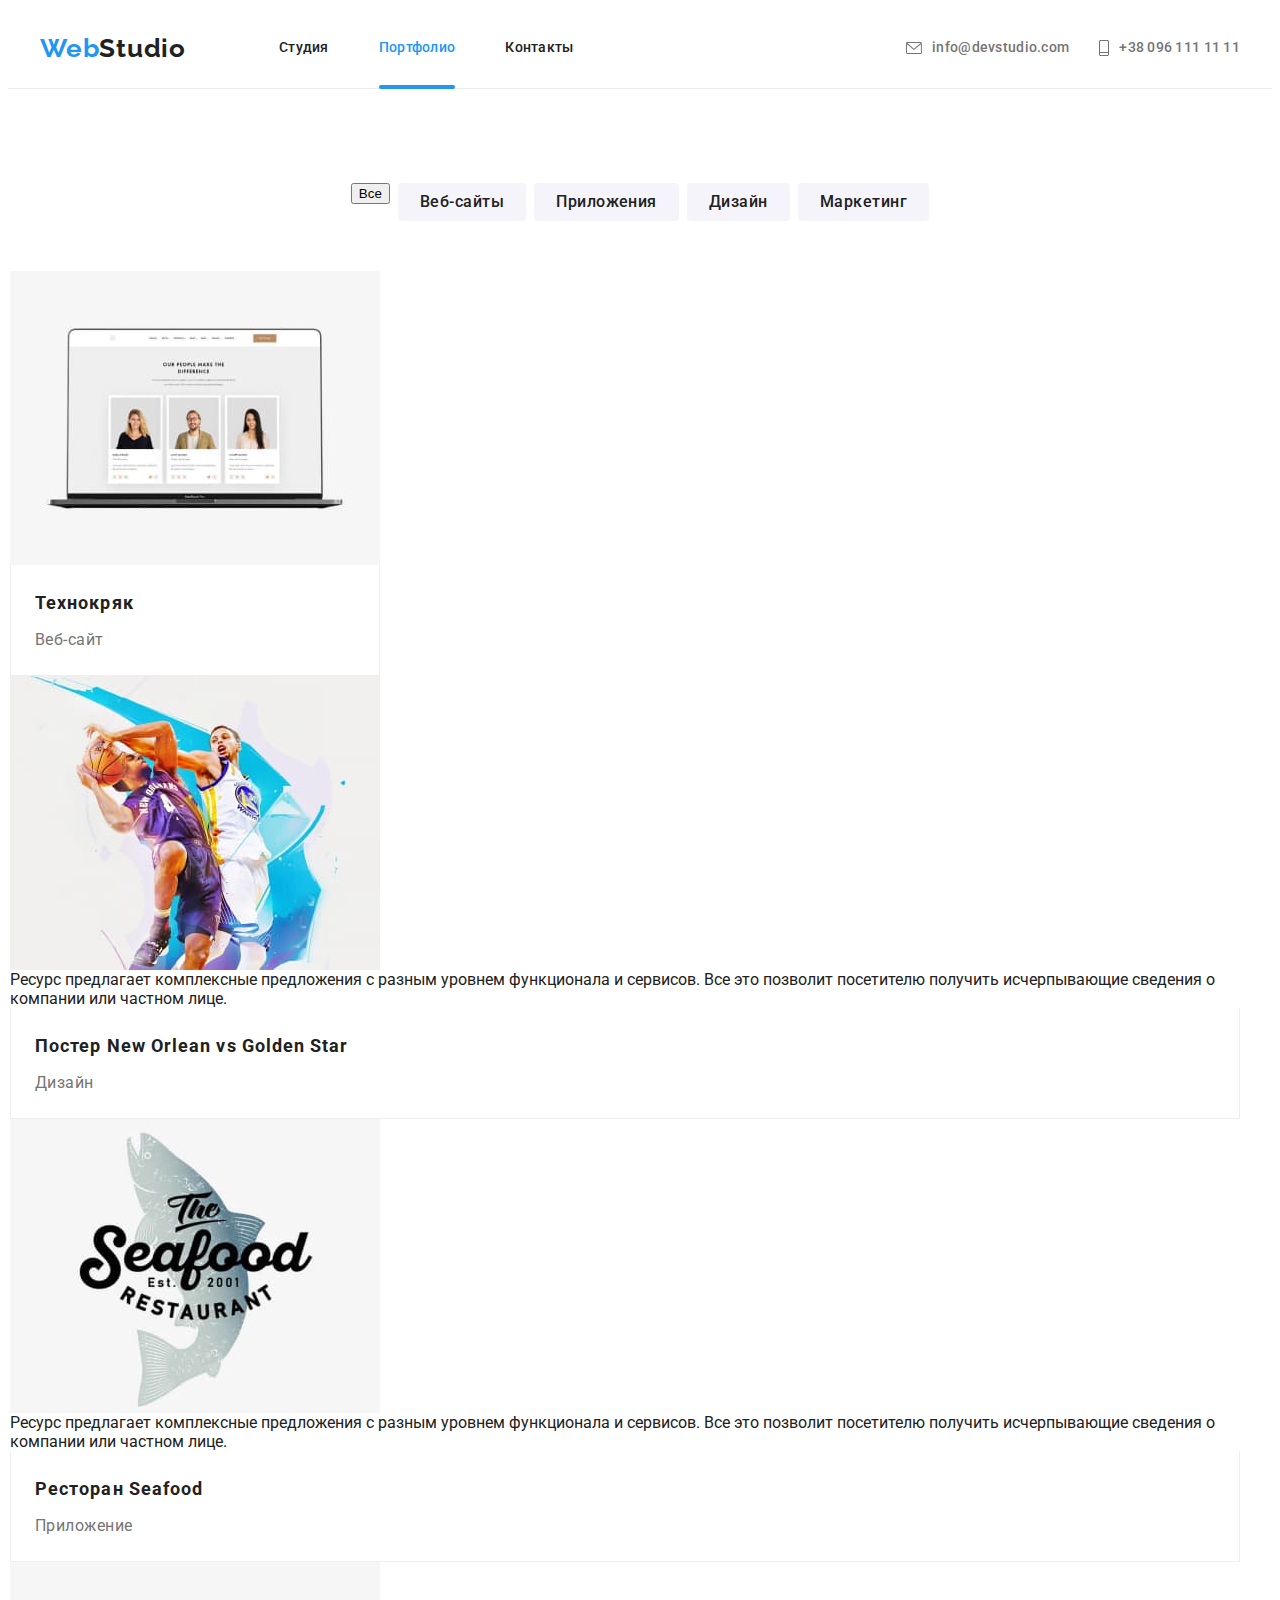
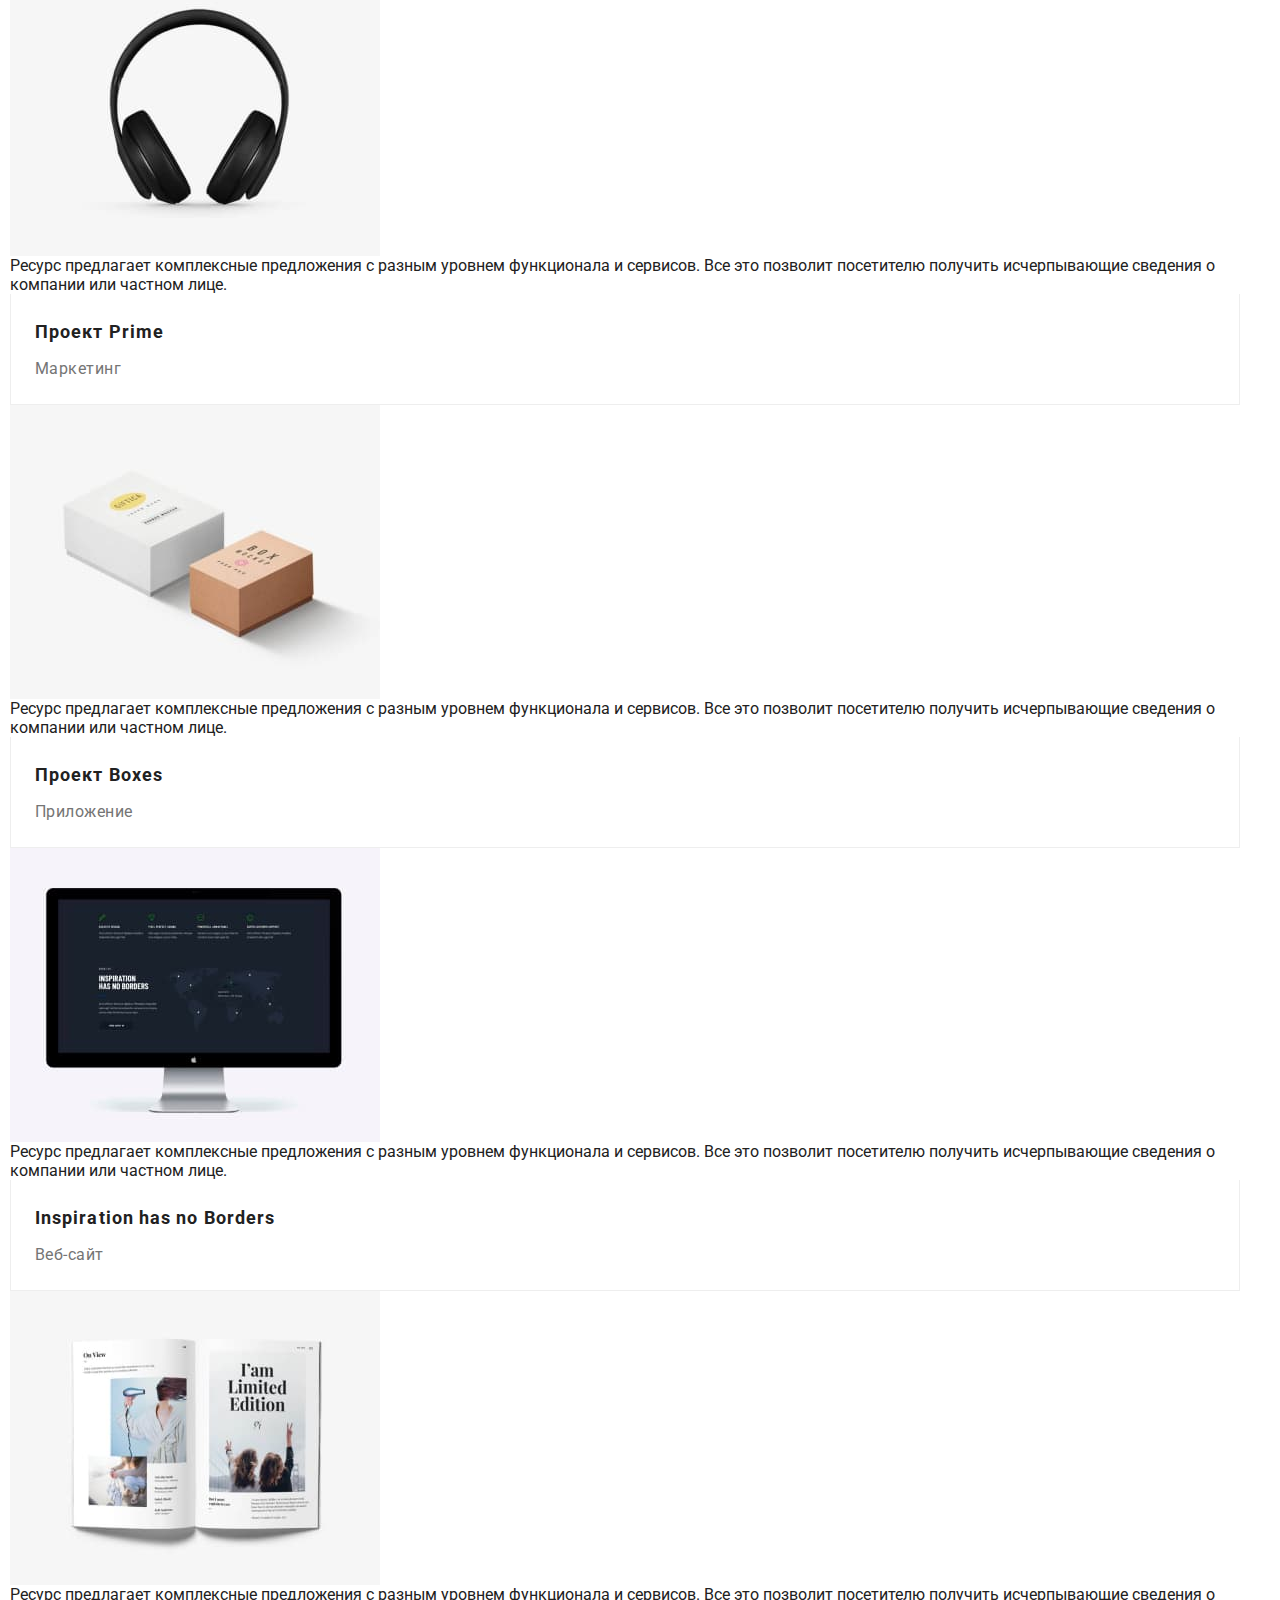
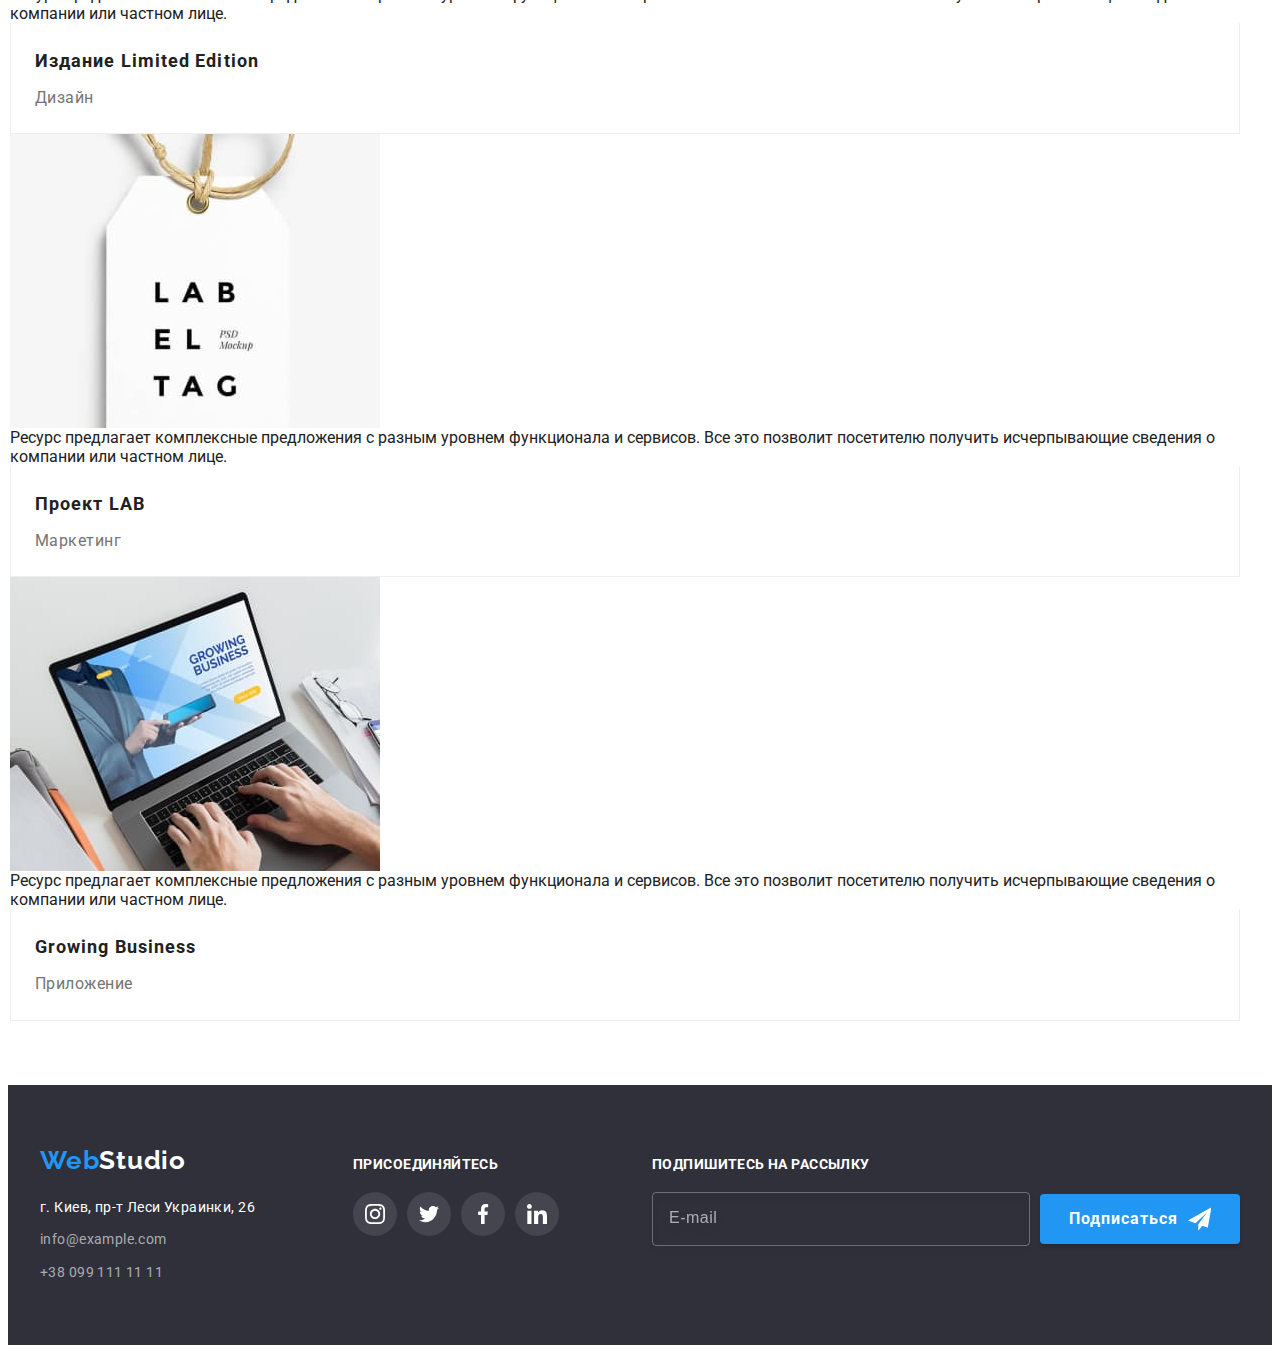
==== commit acf99f50: "Д/З №7" ====
--- a/portfolio.html
+++ b/portfolio.html
@@ -30,20 +30,22 @@
             <ul class="navlist">
               <li class="navlist__item"><a class="navlist__link" href="./index.html">Студия</a></li>
               <li class="navlist__item">
-                <a class="navlist__link-current" href="./portfolio.html">Портфолио</a>
+                <a class="navlist__link-current navlist__current" href="./portfolio.html"
+                  >Портфолио</a
+                >
               </li>
               <li class="navlist__item"><a class="navlist__link" href="">Контакты</a></li>
             </ul>
           </nav>
           <ul class="menu-list">
-            <li class="menu-list__item">
+            <li class="menu-list__item menu__item">
               <a class="menu-list__nav" href="mailto:info@devstudio.com"
                 ><svg class="icon" width="16" height="12">
                   <use href="./images/icons.svg#icon-email"></use></svg
                 >info@devstudio.com</a
               >
             </li>
-            <li class="menu-list__item">
+            <li class="menu-list__item menu__item">
               <a class="menu-list__nav" href="tel:+380961111111"
                 ><svg class="icon" width="10" height="16">
                   <use href="./images/icons.svg#icon-tel"></use></svg
@@ -58,33 +60,35 @@
       <section class="work-list section">
         <div class="container">
           <h1 class="visually-hidden">Список Портфоліо</h1>
-          <ul class="portfolio-items">
-            <li><button type="button" class="portfolio-button active">Все</button></li>
+          <ul class="portfolio__items">
+            <li>
+              <button type="button" class="portfolio__button portfolio__button--active">Все</button>
+            </li>
             <li><button type="button" class="portfolio-button">Веб-сайты</button></li>
             <li><button type="button" class="portfolio-button">Приложения</button></li>
             <li><button type="button" class="portfolio-button">Дизайн</button></li>
             <li><button type="button" class="portfolio-button">Маркетинг</button></li>
           </ul>
-          <ul class="portfolio-flex">
-            <li class="gallery-list">
-              <a href="" class="gallery-link">
-                <div class="thumb-card">
+          <ul class="portfolio__flex">
+            <li class="portfolio__list">
+              <a href="" class="portfolio__gallery-link">
+                <div class="portfolio__thumb-card">
                   <img src="./images/img8.jpg" alt="фото с людьмии" width="370" />
-                  <p class="portfolio-resourse">
-                    Ресурс предлагает комплексные предложения с разным уровнем функционала и
-                    сервисов. Все это позволит посетителю получить исчерпывающие сведения о компании
-                    или частном лице.
-                  </p>
-                </div>
-                <div class="portfolio-list">
-                  <h2 class="portfolio-title">Технокряк</h2>
-                  <p lang="en" class="portfolio-text">Веб-сайт</p>
-                </div>
-              </a>
-            </li>
-            <li class="gallery-list">
-              <a href="" class="gallery-link">
-                <div class="thumb-card">
+                  <p class="portfolio__resourse">
+                    Ресурс предлагает комплексные предложения с разным уровнем функционала и
+                    сервисов. Все это позволит посетителю получить исчерпывающие сведения о компании
+                    или частном лице.
+                  </p>
+                </div>
+                <div class="portfolio__wrap">
+                  <h2 class="portfolio__title">Технокряк</h2>
+                  <p lang="en" class="portfolio__text">Веб-сайт</p>
+                </div>
+              </a>
+            </li>
+            <li class="portfolio__list">
+              <a href="" class="portfolio__gallery-link">
+                <div class="portfolio__thumb-card">
                   <img src="./images/img9.jpg" alt="баскетболисты" width="370" />
                   <p class="portfolio-resourse">
                     Ресурс предлагает комплексные предложения с разным уровнем функционала и
@@ -92,15 +96,15 @@
                     или частном лице.
                   </p>
                 </div>
-                <div class="portfolio-list">
-                  <h2 class="portfolio-title">Постер New Orlean vs Golden Star</h2>
-                  <p lang="en" class="portfolio-text">Дизайн</p>
-                </div>
-              </a>
-            </li>
-            <li class="gallery-list">
-              <a href="" class="gallery-link">
-                <div class="thumb-card">
+                <div class="portfolio__wrap">
+                  <h2 class="portfolio__title">Постер New Orlean vs Golden Star</h2>
+                  <p lang="en" class="portfolio__text">Дизайн</p>
+                </div>
+              </a>
+            </li>
+            <li class="portfolio__list">
+              <a href="" class="portfolio__gallery-link">
+                <div class="portfolio__thumb-card">
                   <img src="./images/img10.jpg" alt="лейбл ресторана" width="370" />
                   <p class="portfolio-resourse">
                     Ресурс предлагает комплексные предложения с разным уровнем функционала и
@@ -108,15 +112,15 @@
                     или частном лице.
                   </p>
                 </div>
-                <div class="portfolio-list">
-                  <h2 class="portfolio-title">Ресторан Seafood</h2>
-                  <p lang="en" class="portfolio-text">Приложение</p>
-                </div>
-              </a>
-            </li>
-            <li class="gallery-list">
-              <a href="" class="gallery-link">
-                <div class="thumb-card">
+                <div class="portfolio__wrap">
+                  <h2 class="portfolio__title">Ресторан Seafood</h2>
+                  <p lang="en" class="portfolio__text">Приложение</p>
+                </div>
+              </a>
+            </li>
+            <li class="portfolio__list">
+              <a href="" class="portfolio__gallery-link">
+                <div class="portfolio__thumb-card">
                   <img src="./images/img11.jpg" alt="наушники" width="370" />
                   <p class="portfolio-resourse">
                     Ресурс предлагает комплексные предложения с разным уровнем функционала и
@@ -124,15 +128,15 @@
                     или частном лице.
                   </p>
                 </div>
-                <div class="portfolio-list">
-                  <h2 class="portfolio-title">Проект Prime</h2>
-                  <p lang="en" class="portfolio-tex">Маркетинг</p>
-                </div>
-              </a>
-            </li>
-            <li class="gallery-list">
-              <a href="" class="gallery-link">
-                <div class="thumb-card">
+                <div class="portfolio__wrap">
+                  <h2 class="portfolio__title">Проект Prime</h2>
+                  <p lang="en" class="portfolio__text">Маркетинг</p>
+                </div>
+              </a>
+            </li>
+            <li class="portfolio__list">
+              <a href="" class="portfolio__gallery-link">
+                <div class="portfolio__thumb-card">
                   <img src="./images/img12.jpg" alt="коробки" width="370" />
                   <p class="portfolio-resourse">
                     Ресурс предлагает комплексные предложения с разным уровнем функционала и
@@ -140,15 +144,15 @@
                     или частном лице.
                   </p>
                 </div>
-                <div class="portfolio-list">
-                  <h2 class="portfolio-title">Проект Boxes</h2>
-                  <p lang="en" class="portfolio-tex">Приложение</p>
-                </div>
-              </a>
-            </li>
-            <li class="gallery-list">
-              <a href="" class="gallery-link">
-                <div class="thumb-card">
+                <div class="portfolio__wrap">
+                  <h2 class="portfolio__title">Проект Boxes</h2>
+                  <p lang="en" class="portfolio__text">Приложение</p>
+                </div>
+              </a>
+            </li>
+            <li class="portfolio__list">
+              <a href="" class="portfolio__gallery-link">
+                <div class="portfolio__thumb-card">
                   <img src="./images/img13.jpg" alt="монитор" width="370" />
                   <p class="portfolio-resourse">
                     Ресурс предлагает комплексные предложения с разным уровнем функционала и
@@ -156,15 +160,15 @@
                     или частном лице.
                   </p>
                 </div>
-                <div class="portfolio-list">
-                  <h2 class="portfolio-title">Inspiration has no Borders</h2>
-                  <p lang="en" class="portfolio-tex">Веб-сайт</p>
-                </div>
-              </a>
-            </li>
-            <li class="gallery-list">
-              <a href="" class="gallery-link">
-                <div class="thumb-card">
+                <div class="portfolio__wrap">
+                  <h2 class="portfolio__title">Inspiration has no Borders</h2>
+                  <p lang="en" class="portfolio__text">Веб-сайт</p>
+                </div>
+              </a>
+            </li>
+            <li class="portfolio__list">
+              <a href="" class="portfolio__gallery-link">
+                <div class="portfolio__thumb-card">
                   <img src="./images/img14.jpg" alt="журнал" width="370" />
                   <p class="portfolio-resourse">
                     Ресурс предлагает комплексные предложения с разным уровнем функционала и
@@ -172,15 +176,15 @@
                     или частном лице.
                   </p>
                 </div>
-                <div class="portfolio-list">
-                  <h2 class="portfolio-title">Издание Limited Edition</h2>
-                  <p lang="en" class="portfolio-tex">Дизайн</p>
-                </div>
-              </a>
-            </li>
-            <li class="gallery-list">
-              <a href="" class="gallery-link">
-                <div class="thumb-card">
+                <div class="portfolio__wrap">
+                  <h2 class="portfolio__title">Издание Limited Edition</h2>
+                  <p lang="en" class="portfolio__text">Дизайн</p>
+                </div>
+              </a>
+            </li>
+            <li class="portfolio__list">
+              <a href="" class="portfolio__gallery-link">
+                <div class="portfolio__thumb-card">
                   <img src="./images/img15.jpg" alt="лейбл" width="370" />
                   <p class="portfolio-resourse">
                     Ресурс предлагает комплексные предложения с разным уровнем функционала и
@@ -188,15 +192,15 @@
                     или частном лице.
                   </p>
                 </div>
-                <div class="portfolio-list">
-                  <h2 class="portfolio-title">Проект LAB</h2>
-                  <p lang="en" class="portfolio-tex">Маркетинг</p>
-                </div>
-              </a>
-            </li>
-            <li class="gallery-list">
-              <a href="" class="gallery-link">
-                <div class="thumb-card">
+                <div class="portfolio__wrap">
+                  <h2 class="portfolio__title">Проект LAB</h2>
+                  <p lang="en" class="portfolio__text">Маркетинг</p>
+                </div>
+              </a>
+            </li>
+            <li class="portfolio__list">
+              <a href="" class="portfolio__gallery-link">
+                <div class="portfolio__thumb-card">
                   <img src="./images/img16.jpg" alt="ноутбук" width="370" />
                   <p class="portfolio-resourse">
                     Ресурс предлагает комплексные предложения с разным уровнем функционала и
@@ -204,9 +208,9 @@
                     или частном лице.
                   </p>
                 </div>
-                <div class="portfolio-list">
-                  <h2 class="portfolio-title">Growing Business</h2>
-                  <p lang="en" class="portfolio-tex">Приложение</p>
+                <div class="portfolio__wrap">
+                  <h2 class="portfolio__title">Growing Business</h2>
+                  <p lang="en" class="portfolio__text">Приложение</p>
                 </div>
               </a>
             </li>
--- a/css/main.min.css
+++ b/css/main.min.css
@@ -1 +1 @@
-:root{--primary-text-color: #212121;--title-text-color: #757575;--accent-color: #2196f3;--white-text-color: #ffffff;--main-font: "Roboto";--secondary-background-color: #f5f4fa;--hero-color: rgba(47, 48, 58, 0.4);--icon-color: #afb1b8;--background-icon: #ffffff;--function-time: cubic-bezier(0.4, 0, 0.2, 1)}body{background-color:var(--white-text-color);color:var(--primary-text-color);font-family:"Roboto",sans-serif}p,h1,h2,h3 h4{margin:0}ul{margin:0;padding-left:0}button{cursor:pointer}address{font-style:normal}a{color:currentColor}a{text-decoration:none}img{display:block}ul{list-style:none}.visually-hidden{position:absolute;width:1px;height:1px;margin:-1px;border:0;padding:0;white-space:nowrap;clip-path:inset(100%);clip:rect(0 0 0 0);overflow:hidden}.container{width:1200px;padding-left:15px;padding-right:15px;margin:0 auto}.header{position:absolute;width:100%;background-color:var(--white-text-color);border-bottom:1px solid #ececec}.logo{color:var(--accent-color);font-family:"Raleway",sans-serif;font-weight:700;font-size:26px;line-height:1.19;letter-spacing:.03em}.logostudio{color:var(--primary-text-color)}.logostudiofooter{color:var(--white-text-color)}.navlist{display:flex;margin-left:93px;align-items:center}.navlist li{margin-right:50px}.navlist__item,.navlist__item,.navlist__item:last-child{margin-right:0px}.navlist.__link{display:block;padding-top:32px;padding-bottom:32px}.navlist__item,.navlist__item,.navlist__item{font-weight:500;font-size:14px;line-height:1.14;letter-spacing:.02em;color:var(--primary-text-color);transition:color 250ms var(--function-time)}.navlist__item:hover,.navlist__item:hover,.navlist__item:hover,.navlist__item:hover,.navlist__item:hover,.navlist__item:hover,.navlist__item:hover,.navlist__item:hover,.navlist__item:hover{color:var(--accent-color)}.navlist a{display:block;padding:32px 0;color:var(--primary-text-color);font-weight:500;font-size:14px;line-height:1.14;letter-spacing:.02em;transition:color 250ms var(--function-time)}.navlist a.link-current{color:var(--accent-color)}.navlist__link-current{position:relative;color:var(--accent-color)}.navlist__link-current::after{content:"";position:absolute;bottom:-1px;left:0;width:100%;height:4px;background:var(--accent-color);border-radius:2px}.container-nav{display:flex;align-items:center}.menu-list__nav,.menu-list__nav{color:var(--title-text-color);font-weight:500;font-size:14px;line-height:1.14;letter-spacing:.02em;transition:color 250ms var(--function-time)}.menu-list__nav:hover,.menu-list__nav:focus,.menu-list__nav:hover,.menu-list__nav:focus{color:var(--accent-color)}.menu-list a{color:var(--title-text-color);font-weight:500;font-size:14px;line-height:1.14;letter-spacing:.02em;display:flex;align-items:center;gap:10px}.menu-list a:hover,.menu-list a:focus,.menu-list a*:hover,.menu-list a:focus{color:var(--accent-color)}.menu-list{display:flex;margin-left:auto}.icon{background:var(--background-icon);fill:currentColor}.menu-list__.item{margin-left:30px}.container-hero{display:flex;align-items:center;flex-direction:column;background:#2f303a}.container-hero{max-width:1600px;background-image:linear-gradient(rgba(47, 48, 58, 0.4), rgba(47, 48, 58, 0.4)),url(../images/img17.jpg);background-repeat:no-repeat;background-position:center;background-size:cover;background-color:var(--hero-color);margin-right:auto;margin-left:auto;padding-top:200px;padding-bottom:200px}.hero-title{margin-bottom:30px;color:var(--white-text-color);font-weight:900;font-size:44px;line-height:1.36;text-align:center;letter-spacing:.06em;text-transform:uppercase}.hero,.footer{background-color:#2f303a}.button{display:block;display:inline-block;min-width:200px;height:50px;padding:10px 32px;box-shadow:0px 4px 4px rgba(0,0,0,.15);border-radius:4px;border:0;color:var(--white-text-color);background-color:var(--accent-color);font-family:Roboto;font-weight:700;font-size:16px;line-height:1.88;display:flex;align-items:center;text-align:center;letter-spacing:.06em;transition:background-color 250ms var(--function-time),color 250ms var(--function-time)}.button:hover,.button:focus{background:#188ce8}.section{padding-top:94px;padding-bottom:94px}.item-list{margin-left:30px}.item-list{flex-basis:calc(25% - 30px)}.benefits{margin-bottom:30px;height:120px;display:flex;align-items:center;justify-content:center;background:var(--secondary-background-color);border-radius:4px}.benefits__section-title{margin-bottom:10px;color:var(--primary-text-color);font-weight:700;font-size:14px;line-height:1.14;letter-spacing:.03em;text-transform:uppercase}.benefits__section-text{margin-bottom:0;color:var(--title-text-color);font-size:14px;line-height:1.7;letter-spacing:.03em}.section-list{display:flex;flex-wrap:nowrap;list-style:none;margin-left:-30px}.section-list>.list-item{flex-basis:calc(25% - 30px);margin-left:30px}.work-about.section{padding-top:0}.title{margin-bottom:50px;padding-top:0px;color:var(--primary-text-color);font-weight:700;font-size:36px;line-height:1.17;text-align:center;letter-spacing:.03em}.comand-title-list{margin-bottom:10px;color:var(--primary-text-color);font-weight:500;font-size:16px;line-height:1.19;text-align:center;letter-spacing:.03em}.comand-text-items{margin-bottom:16px;color:var(--title-text-color);font-size:16px;line-height:1.19;text-align:center;letter-spacing:.03em}.cards{display:flex;flex-wrap:wrap;list-style:none;margin-left:-30px}.cards .item{flex-basis:calc(33.3333333333% - 30px);margin-left:30px}.thumb{position:relative}.thumb__application{display:flex;align-items:center;justify-content:center;position:absolute;width:100%;height:70px;font-weight:700;font-size:14px;line-height:16px;letter-spacing:.03em;text-transform:uppercase;background:rgba(47,48,58,.8);color:var(--white-text-color)}.thumb .application{position:absolute;left:0;bottom:0}.section-comand .section{background:var(--secondary-background-color)}.section-comand{background-color:var(--secondary-background-color)}.list-item{display:block;background:var(--white-text-color);box-shadow:0px 1px 3px rgba(0,0,0,.12),0px 1px 1px rgba(0,0,0,.14),0px 2px 1px rgba(0,0,0,.2);border-radius:0px 0px 4px 4px}.comand-list .list-item{flex-basis:calc((100% - 90px)/4)}.list-item:not(:last-child){margin-right:30px}.personal{padding-top:30px;padding-bottom:30px}.comand-list{display:flex;flex-wrap:wrap;list-style:none}.team-masters{display:flex;justify-content:center}.item-comand{margin-left:10px}.item-comand:first-child{margin-left:0}.item-comand .icon-box{width:44px;height:44px}.icon-box{display:flex;align-items:center;justify-content:center;border-radius:50px;color:var(--icon-color);transition:background-color 250ms var(--function-time),color 250ms var(--function-time)}.icon-box:hover,.icon-box:focus{background:var(--accent-color);color:var(--background-icon)}.masters-icon{fill:currentColor}.clients-list{display:flex;justify-content:center}.clients-item{margin-left:30px}.clients-item{flex-basis:calc((100% - 150px)/6)}.clients-item:first-child{margin-left:0}.clients-box{height:92px;display:flex;align-items:center;justify-content:center;background:var(--background-icon);color:var(--icon-color);border:1px solid var(--icon-color);border-radius:4px;transition:border-color 250ms var(--function-time),color 250ms var(--function-time)}.clients-box:hover,.clients-box:focus{border-color:var(--accent-color);color:var(--accent-color)}.icon-clients{fill:currentColor}.footerlist-address{display:block;color:var(--white-text-color);font-style:normal;font-size:14px;line-height:1.71;letter-spacing:.03em;margin-bottom:9px}.footerlist-mailto,.footerlist-tel{color:rgba(255,255,255,.6);font-size:14px;line-height:1.71;letter-spacing:.03em;transition:color 250ms var(--function-time)}.footerlist-mailto:hover,.footerlist-tel:hover{color:var(--title-text-color)}.footerlist-mailto:hover:focus,.footerlist-mailto:hover:focus,.footerlist-tel:hover:focus,.footerlist-tel:hover:focus{color:var(--accent-color)}.footer{padding-top:60px;padding-bottom:60px}.logostudiofooter,.footer .logo{margin-bottom:20px}.logostudiofooter .logo{display:block}.footer .logo{display:inline-block}.footerlist-tel{margin-bottom:60px}.footerlist{display:block}.footerlist .item:not(:last-child){margin-bottom:9px}.footer-title{margin-bottom:20px;font-weight:700;font-size:14px;line-height:1,14;letter-spacing:.03em;text-transform:uppercase;color:var(--white-text-color)}.footer-social{margin-left:70px}.container-footer{display:flex;align-items:baseline}.footer-list{display:flex}.footer-item{margin-left:10px;display:flex;gap:10px}.footer-item:first-child{margin-left:0}.icon-footer{width:44px;height:44px}.icon-footer{display:flex;align-items:center;justify-content:center;border-radius:50px;background:rgba(255,255,255,.1);color:var(--background-icon);transition:background-color 250ms var(--function-time)}.icon-footer:hover,.icon-footer:focus{background-color:var(--accent-color)}.masters-icon{fill:currentColor;transition:fill 250ms var(--function-time)}.footer-class{display:block;margin-left:93px}.footer-input{width:358px;height:50px;padding-left:16px;border:1px solid rgba(255,255,255,.3);filter:drop-shadow(0px 4px 4px rgba(0, 0, 0, 0.15));border-radius:4px;background-color:rgba(0,0,0,0);color:var(--white-text-color)}.footer-input::placeholder{font-weight:400;font-size:16px;line-height:1.25;display:flex;align-items:center;letter-spacing:.03em;color:rgba(255,255,255,.6)}.footer-icon{margin-left:10px}.button-sub{width:200px;height:50px;margin-left:10px;padding:10px 29px;font-family:"Roboto";font-weight:700;font-size:16px;line-height:1.88;display:flex;align-items:center;text-align:center;letter-spacing:.06em;color:var(--white-text-color);background:var(--accent-color);box-shadow:0px 4px 4px rgba(0,0,0,.15);border-radius:4px;border:rgba(0,0,0,0);transition:background 250ms var(--function-time)}.button-sub:hover,.button-sub:focus{background:#188ce8}.input-subscribe{display:flex;align-items:center}.footer-nav{flex-grow:1}.backdrop{position:fixed;top:0;left:0;width:100%;height:100%;background-color:rgba(0,0,0,.2);transition:opacity 400ms linear,visibility 400ms linear}.modal{position:absolute;top:50%;left:50%;transform:translate(-50%, -50%) scale(1);width:528px;height:581px;background:var(--white-text-color);border-radius:4px;transition:transform 400ms linear;padding:40px}.backdrop .is-hidden .modal{transform:translate(-50%, -50%) scale(0)}.modal-button-close{position:absolute;top:8px;right:8px;width:30px;height:30px;padding:0;margin:0;background:var(--white-text-color);border:1px solid rgba(0,0,0,.1);border-radius:50%;display:flex;align-items:center;justify-content:center}.modal-button-close:focus svg,.modal-button-close:hover svg{fill:var(--accent-color)}.is-hidden{opacity:0;visibility:hidden;pointer-events:none}.modal-title{font-weight:700;font-size:20px;line-height:1.15;text-align:center;letter-spacing:.03em;text-align:center;margin-bottom:12px;color:var(--primary-text-color)}.modal-input{width:100%;height:40px;font-family:"Roboto";font-size:14px;padding-left:42px;border:1px solid rgba(33,33,33,.2);border-radius:4px;background-color:rgba(0,0,0,0);outline:rgba(0,0,0,0);transition:border-color 250ms var(--function-time)}.modal-input:focus{border-color:var(--accent-color)}.modal-input::placeholder{font-weight:400;font-size:12px;line-height:1.16;letter-spacing:.01em;color:var(--title-text-color)}.input-icon{position:absolute;left:15px;top:50%;transform:translateY(-50%);transition:color var(--function-time)}.modal-input:focus+.input-icon{fill:var(--accent-color)}.modal-button{display:block;margin:0 auto}.modal-label{display:block;margin-bottom:4px;font-weight:400;font-size:12px;line-height:1.16;letter-spacing:.01em;color:var(--title-text-color)}.modal-text{display:block;width:100%;height:120px;font-family:"Roboto";font-size:14px;padding:12px 16px;border:1px solid rgba(33,33,33,.2);border-radius:4px;resize:none;outline:rgba(0,0,0,0);transition:border-color 250ms var(--function-time)}.modal-text:focus{border-color:var(--accent-color)}.modal-text::placeholder{font-weight:400;font-size:12px;line-height:14px;letter-spacing:.01em;color:rgba(117,117,117,.5)}.modal-fields:not(:last-child){margin-bottom:10px}.input-class{position:relative}.text-check{margin-bottom:30px;font-weight:400;font-size:14px;line-height:1.71;letter-spacing:.03em;color:var(--title-text-color);display:flex;align-items:center;justify-content:center;transition:color var(--function-time)}.text-check a{text-decoration:underline}.text-check a:hover{text-decoration:none}.text-check a{color:var(--accent-color)}.text-check span{width:16px;height:15px;margin-right:7px;align-items:center;justify-content:center}.input-check:checked+.text-check span{background-color:var(--accent-color);border:none;border-radius:2px}.input-check:focus+.text-check .check-icon{border-color:var(--accent-color)}.input-check:checked+.text-check .check-icon{fill:var(--white-text-color);border-color:var(--accent-color)}.input-check:checked+.text-check .check-icon{fill:var(--white-text-color)}.check-icon{border:2px solid var(--primary-text-color);border-radius:2px}.check-icon.check-icon{border:2px solid var(--primary-text-color);border-radius:2px}.check-icon{fill:rgba(0,0,0,0)}.portfolio-button.active{color:var(--white-text-color);background-color:var(--accent-color);box-shadow:0px 3px 1px rgba(0,0,0,.1),0px 1px 2px rgba(0,0,0,.08),0px 2px 2px rgba(0,0,0,.12)}.portfolio-button{padding:6px 22px}.portfolio-button{display:block;font-family:"Roboto";font-weight:500;font-size:16px;line-height:1.62;text-align:center;letter-spacing:.03em;color:var(--primary-text-color);background-color:var(--secondary-background-color);border-radius:4px;border:0;transition:background-color 250ms var(--function-time),color 250ms var(--function-time),box-shadow 250ms var(--function-time)}.portfolio-button:hover,.portfolio-button:focus{color:var(--white-text-color);background-color:var(--accent-color)}.portfolio-button:hover,.portfolio-button:focus{box-shadow:0px 3px 1px rgba(0,0,0,.1),0px 1px 2px rgba(0,0,0,.08),0px 2px 2px rgba(0,0,0,.12)}.portfolio-title{margin-bottom:4px;color:var(--primary-text-color);font-weight:700;font-size:18px;line-height:2;text-align:left;letter-spacing:.06em}.portfolio-text{color:var(--title-text-color);font-size:16px;line-height:1.88;text-align:left;letter-spacing:.03em}.portfolio{padding-top:6px;padding-bottom:22px}.portfolio-list{padding:20px 24px;border:1px solid #eee;border-top:0}.portfolio-items{margin-bottom:50px}.portfolio-items{display:flex;flex-wrap:wrap;justify-content:center}.portfolio-items li:not(:last-child){margin-right:8px}.gallery-link{display:block}.gallery-link:hover,.gallery-link:focus{box-shadow:0px 1px 1px rgba(0,0,0,.12),0px 4px 4px rgba(0,0,0,.06),1px 4px 6px rgba(0,0,0,.16)}.portfolio-flex{display:flex;flex-wrap:wrap;padding:0;margin:0;list-style:none;margin-left:-30px;margin-bottom:-30px}.portfolio-flex>.gallery-list{flex-basis:calc(33.3333333333% - 30px);margin-left:30px;margin-bottom:30px}.portfolio-flex>.gallery-list:nth-child(3n){margin-right:0}.portfolio-flex>.gallery-list:nth-last-child(-n+3){margin-bottom:0}.gallery-link:hover .portfolio-resourse,.gallery-link:focus .portfolio-resourse{transform:translateY(0);opacity:.9}.thumb-card{position:relative;overflow:hidden}.portfolio-resourse{position:absolute;top:0;left:0;display:flex;justify-content:center;align-items:center;height:100%;padding-right:24px;padding-left:24px;font-weight:400;font-size:18px;line-height:1.56;letter-spacing:.03em;color:var(--white-text-color);background:var(--accent-color);transform:translateY(100%);transition:transform 250ms var(--function-time)}/*# sourceMappingURL=main.min.css.map */+:root{--primary-text-color: #212121;--title-text-color: #757575;--accent-color: #2196f3;--white-text-color: #ffffff;--main-font: "Roboto";--secondary-background-color: #f5f4fa;--hero-color: rgba(47, 48, 58, 0.4);--icon-color: #afb1b8;--background-icon: #ffffff;--function-time: cubic-bezier(0.4, 0, 0.2, 1)}body{background-color:var(--white-text-color);color:var(--primary-text-color);font-family:"Roboto",sans-serif}p,h1,h2,h3 h4{margin:0}ul{margin:0;padding-left:0}button{cursor:pointer}address{font-style:normal}a{color:currentColor}a{text-decoration:none}img{display:block}ul{list-style:none}.visually-hidden{position:absolute;width:1px;height:1px;margin:-1px;border:0;padding:0;white-space:nowrap;clip-path:inset(100%);clip:rect(0 0 0 0);overflow:hidden}.container{width:1200px;padding-left:15px;padding-right:15px;margin:0 auto}.header{width:100%;background-color:var(--white-text-color);border-bottom:1px solid #ececec}.logo{color:var(--accent-color);font-family:"Raleway",sans-serif;font-weight:700;font-size:26px;line-height:1.19;letter-spacing:.03em}.logostudio{color:var(--primary-text-color)}.logostudiofooter{color:var(--white-text-color)}.navlist li{margin-right:50px}.navlist__item,.navlist__item,.navlist__item:last-child{margin-right:0px}.navlist.__link{display:block;padding-top:32px;padding-bottom:32px}.navlist__item,.navlist__item,.navlist__item{font-weight:500;font-size:14px;line-height:1.14;letter-spacing:.02em;color:var(--primary-text-color);transition:color 250ms var(--function-time)}.navlist__item:hover,.navlist__item:hover,.navlist__item:hover,.navlist__item:hover,.navlist__item:hover,.navlist__item:hover,.navlist__item:hover,.navlist__item:hover,.navlist__item:hover{color:var(--accent-color)}.navlist__current{display:block;padding:32px 0;color:var(--primary-text-color);font-weight:500;font-size:14px;line-height:1.14;letter-spacing:.02em;transition:color 250ms var(--function-time)}.navlist__current.link-current{color:var(--accent-color)}.navlist__link-current{position:relative;color:var(--accent-color)}.navlist__link-current::after{content:"";position:absolute;bottom:-1px;left:0;width:100%;height:4px;background:var(--accent-color);border-radius:2px}.container-nav{display:flex;align-items:center}.menu-list__nav,.menu-list__nav{color:var(--title-text-color);font-weight:500;font-size:14px;line-height:1.14;letter-spacing:.02em;transition:color 250ms var(--function-time)}.menu-list__nav:hover,.menu-list__nav:focus,.menu-list__nav:hover,.menu-list__nav:focus{color:var(--accent-color)}.menu-list a{color:var(--title-text-color);font-weight:500;font-size:14px;line-height:1.14;letter-spacing:.02em;display:flex;align-items:center;gap:10px}.menu-list a:hover,.menu-list a:focus,.menu-list a*:hover,.menu-list a:focus{color:var(--accent-color)}.icon{background:var(--background-icon);fill:currentColor}.menu__item{margin-left:30px}.container-hero{display:flex;align-items:center;flex-direction:column;background:#2f303a}.navlist{display:flex;margin-left:93px;align-items:center}.menu-list{display:flex;margin-left:auto}.container-hero{max-width:1600px;background-image:linear-gradient(rgba(47, 48, 58, 0.4), rgba(47, 48, 58, 0.4)),url(../images/img17.jpg);background-repeat:no-repeat;background-position:center;background-size:cover;background-color:var(--hero-color);margin-right:auto;margin-left:auto;padding-top:200px;padding-bottom:200px}.hero-title{margin-bottom:30px;color:var(--white-text-color);font-weight:900;font-size:44px;line-height:1.36;text-align:center;letter-spacing:.06em;text-transform:uppercase}.hero,.footer{background-color:#2f303a}.button{display:block;display:inline-block;min-width:200px;height:50px;padding:10px 32px;box-shadow:0px 4px 4px rgba(0,0,0,.15);border-radius:4px;border:0;color:var(--white-text-color);background-color:var(--accent-color);font-family:Roboto;font-weight:700;font-size:16px;line-height:1.88;display:flex;align-items:center;text-align:center;letter-spacing:.06em;transition:background-color 250ms var(--function-time),color 250ms var(--function-time)}.button:hover,.button:focus{background:#188ce8}.section{padding-top:94px;padding-bottom:94px}.item-list{margin-left:30px}.item-list{flex-basis:calc(25% - 30px)}.benefits{margin-bottom:30px;height:120px;display:flex;align-items:center;justify-content:center;background:var(--secondary-background-color);border-radius:4px}.benefits__section-title{margin-bottom:10px;color:var(--primary-text-color);font-weight:700;font-size:14px;line-height:1.14;letter-spacing:.03em;text-transform:uppercase}.benefits__section-text{margin-bottom:0;color:var(--title-text-color);font-size:14px;line-height:1.7;letter-spacing:.03em}.section-list{display:flex;flex-wrap:nowrap;list-style:none;margin-left:-30px}.section-list>.list-item{flex-basis:calc(25% - 30px);margin-left:30px}.work-about.section{padding-top:0}.title{margin-bottom:50px;padding-top:0px;color:var(--primary-text-color);font-weight:700;font-size:36px;line-height:1.17;text-align:center;letter-spacing:.03em}.comand-title-list{margin-bottom:10px;color:var(--primary-text-color);font-weight:500;font-size:16px;line-height:1.19;text-align:center;letter-spacing:.03em}.comand-text-items{margin-bottom:16px;color:var(--title-text-color);font-size:16px;line-height:1.19;text-align:center;letter-spacing:.03em}.cards{display:flex;flex-wrap:wrap;list-style:none;margin-left:-30px}.cards .item{flex-basis:calc(33.3333333333% - 30px);margin-left:30px}.thumb{position:relative}.thumb__application{display:flex;align-items:center;justify-content:center;position:absolute;width:100%;height:70px;font-weight:700;font-size:14px;line-height:16px;letter-spacing:.03em;text-transform:uppercase;background:rgba(47,48,58,.8);color:var(--white-text-color)}.thumb__work{position:absolute;left:0;bottom:0}.section-comand .section{background:var(--secondary-background-color)}.section-comand{background-color:var(--secondary-background-color)}.list-item{display:block;background:var(--white-text-color);box-shadow:0px 1px 3px rgba(0,0,0,.12),0px 1px 1px rgba(0,0,0,.14),0px 2px 1px rgba(0,0,0,.2);border-radius:0px 0px 4px 4px}.comand__list .list-item{flex-basis:calc((100% - 90px)/4)}.list-item:not(:last-child){margin-right:30px}.section-comand__personal{padding-top:30px;padding-bottom:30px}.comand__list{display:flex;flex-wrap:wrap;list-style:none}.item-comand{margin-left:10px}.item-comand:first-child{margin-left:0}.item-comand .icon-box{width:44px;height:44px}.icon-box{display:flex;align-items:center;justify-content:center;border-radius:50px;color:var(--icon-color);transition:background-color 250ms var(--function-time),color 250ms var(--function-time)}.icon-box:hover,.icon-box:focus{background:var(--accent-color);color:var(--background-icon)}.masters-icon{fill:currentColor}.team-masters{display:flex;justify-content:center}.clients-list{display:flex;justify-content:center}.clients-item{margin-left:30px}.clients-item{flex-basis:calc((100% - 150px)/6)}.clients-item:first-child{margin-left:0}.clients-box{height:92px;display:flex;align-items:center;justify-content:center;background:var(--background-icon);color:var(--icon-color);border:1px solid var(--icon-color);border-radius:4px;transition:border-color 250ms var(--function-time),color 250ms var(--function-time)}.clients-box:hover,.clients-box:focus{border-color:var(--accent-color);color:var(--accent-color)}.icon-clients{fill:currentColor}.footerlist-address{display:block;color:var(--white-text-color);font-style:normal;font-size:14px;line-height:1.71;letter-spacing:.03em;margin-bottom:9px}.footerlist-mailto,.footerlist-tel{color:rgba(255,255,255,.6);font-size:14px;line-height:1.71;letter-spacing:.03em;transition:color 250ms var(--function-time)}.footerlist-mailto:hover,.footerlist-tel:hover{color:var(--title-text-color)}.footerlist-mailto:hover:focus,.footerlist-mailto:hover:focus,.footerlist-tel:hover:focus,.footerlist-tel:hover:focus{color:var(--accent-color)}.footer{padding-top:60px;padding-bottom:60px}.logostudiofooter,.footer .logo{margin-bottom:20px}.logostudiofooter .logo{display:block}.footer .logo{display:inline-block}.footerlist-tel{margin-bottom:60px}.footerlist{display:block}.footerlist .item:not(:last-child){margin-bottom:9px}.footer-title{margin-bottom:20px;font-weight:700;font-size:14px;line-height:1,14;letter-spacing:.03em;text-transform:uppercase;color:var(--white-text-color)}.footer-social{margin-left:70px}.container-footer{display:flex;align-items:baseline}.footer-list{display:flex}.footer-item{margin-left:10px;display:flex;gap:10px}.footer-item:first-child{margin-left:0}.icon-footer{width:44px;height:44px}.icon-footer{display:flex;align-items:center;justify-content:center;border-radius:50px;background:rgba(255,255,255,.1);color:var(--background-icon);transition:background-color 250ms var(--function-time)}.icon-footer:hover,.icon-footer:focus{background-color:var(--accent-color)}.masters-icon{fill:currentColor;transition:fill 250ms var(--function-time)}.footer-class{display:block;margin-left:93px}.footer-input{width:358px;height:50px;padding-left:16px;border:1px solid rgba(255,255,255,.3);filter:drop-shadow(0px 4px 4px rgba(0, 0, 0, 0.15));border-radius:4px;background-color:rgba(0,0,0,0);color:var(--white-text-color)}.footer-input::placeholder{font-weight:400;font-size:16px;line-height:1.25;display:flex;align-items:center;letter-spacing:.03em;color:rgba(255,255,255,.6)}.footer-icon{margin-left:10px}.button-sub{width:200px;height:50px;margin-left:10px;padding:10px 29px;font-family:"Roboto";font-weight:700;font-size:16px;line-height:1.88;display:flex;align-items:center;text-align:center;letter-spacing:.06em;color:var(--white-text-color);background:var(--accent-color);box-shadow:0px 4px 4px rgba(0,0,0,.15);border-radius:4px;border:rgba(0,0,0,0);transition:background 250ms var(--function-time)}.button-sub:hover,.button-sub:focus{background:#188ce8}.input-subscribe{display:flex;align-items:center}.footer-nav{flex-grow:1}.backdrop{position:fixed;top:0;left:0;width:100%;height:100%;background-color:rgba(0,0,0,.2);transition:opacity 400ms linear,visibility 400ms linear}.modal{position:absolute;top:50%;left:50%;transform:translate(-50%, -50%) scale(1);width:528px;height:581px;background:var(--white-text-color);border-radius:4px;transition:transform 400ms linear;padding:40px}.backdrop .is-hidden .modal{transform:translate(-50%, -50%) scale(0)}.modal-button-close{position:absolute;top:8px;right:8px;width:30px;height:30px;padding:0;margin:0;background:var(--white-text-color);border:1px solid rgba(0,0,0,.1);border-radius:50%;display:flex;align-items:center;justify-content:center}.modal-button-close:focus svg,.modal-button-close:hover svg{fill:var(--accent-color)}.is-hidden{opacity:0;visibility:hidden;pointer-events:none}.modal-title{font-weight:700;font-size:20px;line-height:1.15;text-align:center;letter-spacing:.03em;text-align:center;margin-bottom:12px;color:var(--primary-text-color)}.modal-input{width:100%;height:40px;font-family:"Roboto";font-size:14px;padding-left:42px;border:1px solid rgba(33,33,33,.2);border-radius:4px;background-color:rgba(0,0,0,0);outline:rgba(0,0,0,0);transition:border-color 250ms var(--function-time)}.modal-input:focus{border-color:var(--accent-color)}.modal-input::placeholder{font-weight:400;font-size:12px;line-height:1.16;letter-spacing:.01em;color:var(--title-text-color)}.input-icon{position:absolute;left:15px;top:50%;transform:translateY(-50%);transition:color var(--function-time)}.modal-input:focus+.input-icon{fill:var(--accent-color)}.modal-button{display:block;margin:0 auto}.modal-label{display:block;margin-bottom:4px;font-weight:400;font-size:12px;line-height:1.16;letter-spacing:.01em;color:var(--title-text-color)}.modal-text{display:block;width:100%;height:120px;font-family:"Roboto";font-size:14px;padding:12px 16px;border:1px solid rgba(33,33,33,.2);border-radius:4px;resize:none;outline:rgba(0,0,0,0);transition:border-color 250ms var(--function-time)}.modal-text:focus{border-color:var(--accent-color)}.modal-text::placeholder{font-weight:400;font-size:12px;line-height:14px;letter-spacing:.01em;color:rgba(117,117,117,.5)}.modal-fields:not(:last-child){margin-bottom:10px}.input-class{position:relative}.text-check{margin-bottom:30px;font-weight:400;font-size:14px;line-height:1.71;letter-spacing:.03em;color:var(--title-text-color);display:flex;align-items:center;justify-content:center;transition:color var(--function-time)}.text-check a{text-decoration:underline}.text-check a:hover{text-decoration:none}.text-check a{color:var(--accent-color)}.text-check span{width:16px;height:15px;margin-right:7px;align-items:center;justify-content:center}.input-check:checked+.text-check span{background-color:var(--accent-color);border:none;border-radius:2px}.input-check:focus+.text-check .check-icon{border-color:var(--accent-color)}.input-check:checked+.text-check .check-icon{fill:var(--white-text-color);border-color:var(--accent-color)}.input-check:checked+.text-check .check-icon{fill:var(--white-text-color)}.check-icon{border:2px solid var(--primary-text-color);border-radius:2px}.check-icon.check-icon{border:2px solid var(--primary-text-color);border-radius:2px}.check-icon{fill:rgba(0,0,0,0)}.portfolio-button.active{color:var(--white-text-color);background-color:var(--accent-color);box-shadow:0px 3px 1px rgba(0,0,0,.1),0px 1px 2px rgba(0,0,0,.08),0px 2px 2px rgba(0,0,0,.12)}.portfolio-button{padding:6px 22px}.portfolio-button{display:block;font-family:"Roboto";font-weight:500;font-size:16px;line-height:1.62;text-align:center;letter-spacing:.03em;color:var(--primary-text-color);background-color:var(--secondary-background-color);border-radius:4px;border:0;transition:background-color 250ms var(--function-time),color 250ms var(--function-time),box-shadow 250ms var(--function-time)}.portfolio-button:hover,.portfolio-button:focus{color:var(--white-text-color);background-color:var(--accent-color)}.portfolio-button:hover,.portfolio-button:focus{box-shadow:0px 3px 1px rgba(0,0,0,.1),0px 1px 2px rgba(0,0,0,.08),0px 2px 2px rgba(0,0,0,.12)}.portfolio__title{margin-bottom:4px;color:var(--primary-text-color);font-weight:700;font-size:18px;line-height:2;text-align:left;letter-spacing:.06em}.portfolio__text{color:var(--title-text-color);font-size:16px;line-height:1.88;text-align:left;letter-spacing:.03em}.portfolio{padding-top:6px;padding-bottom:22px}.portfolio__wrap{padding:20px 24px;border:1px solid #eee;border-top:0}.portfolio__items{margin-bottom:50px}.portfolio__items{display:flex;flex-wrap:wrap;justify-content:center}.portfolio__items li:not(:last-child){margin-right:8px}.portfolio__gallery-link{display:block}.portfolio__gallery-link:hover,.portfolio__gallery-link:focus{box-shadow:0px 1px 1px rgba(0,0,0,.12),0px 4px 4px rgba(0,0,0,.06),1px 4px 6px rgba(0,0,0,.16)}.portfolio__flex{display:flex;flex-wrap:wrap;padding:0;margin:0;list-style:none;margin-left:-30px;margin-bottom:-30px}.portfolio__flex>.potrfolio__list{flex-basis:calc(33.3333333333% - 30px);margin-left:30px;margin-bottom:30px}.portfolio__flex>.portfolio__list:nth-child(3n){margin-right:0}.portfolio__flex>.portfolio__list:nth-last-child(-n+3){margin-bottom:0}.portfolio__gallery-link:hover .portfolio__resourse,.portfolio__gallery-link:focus .portfolio__resourse{transform:translateY(0);opacity:.9}.portfolio__thumb-card{position:relative;overflow:hidden}.portfolio__resourse{position:absolute;top:0;left:0;display:flex;justify-content:center;align-items:center;height:100%;padding-right:24px;padding-left:24px;font-weight:400;font-size:18px;line-height:1.56;letter-spacing:.03em;color:var(--white-text-color);background:var(--accent-color);transform:translateY(100%);transition:transform 250ms var(--function-time)}/*# sourceMappingURL=main.min.css.map */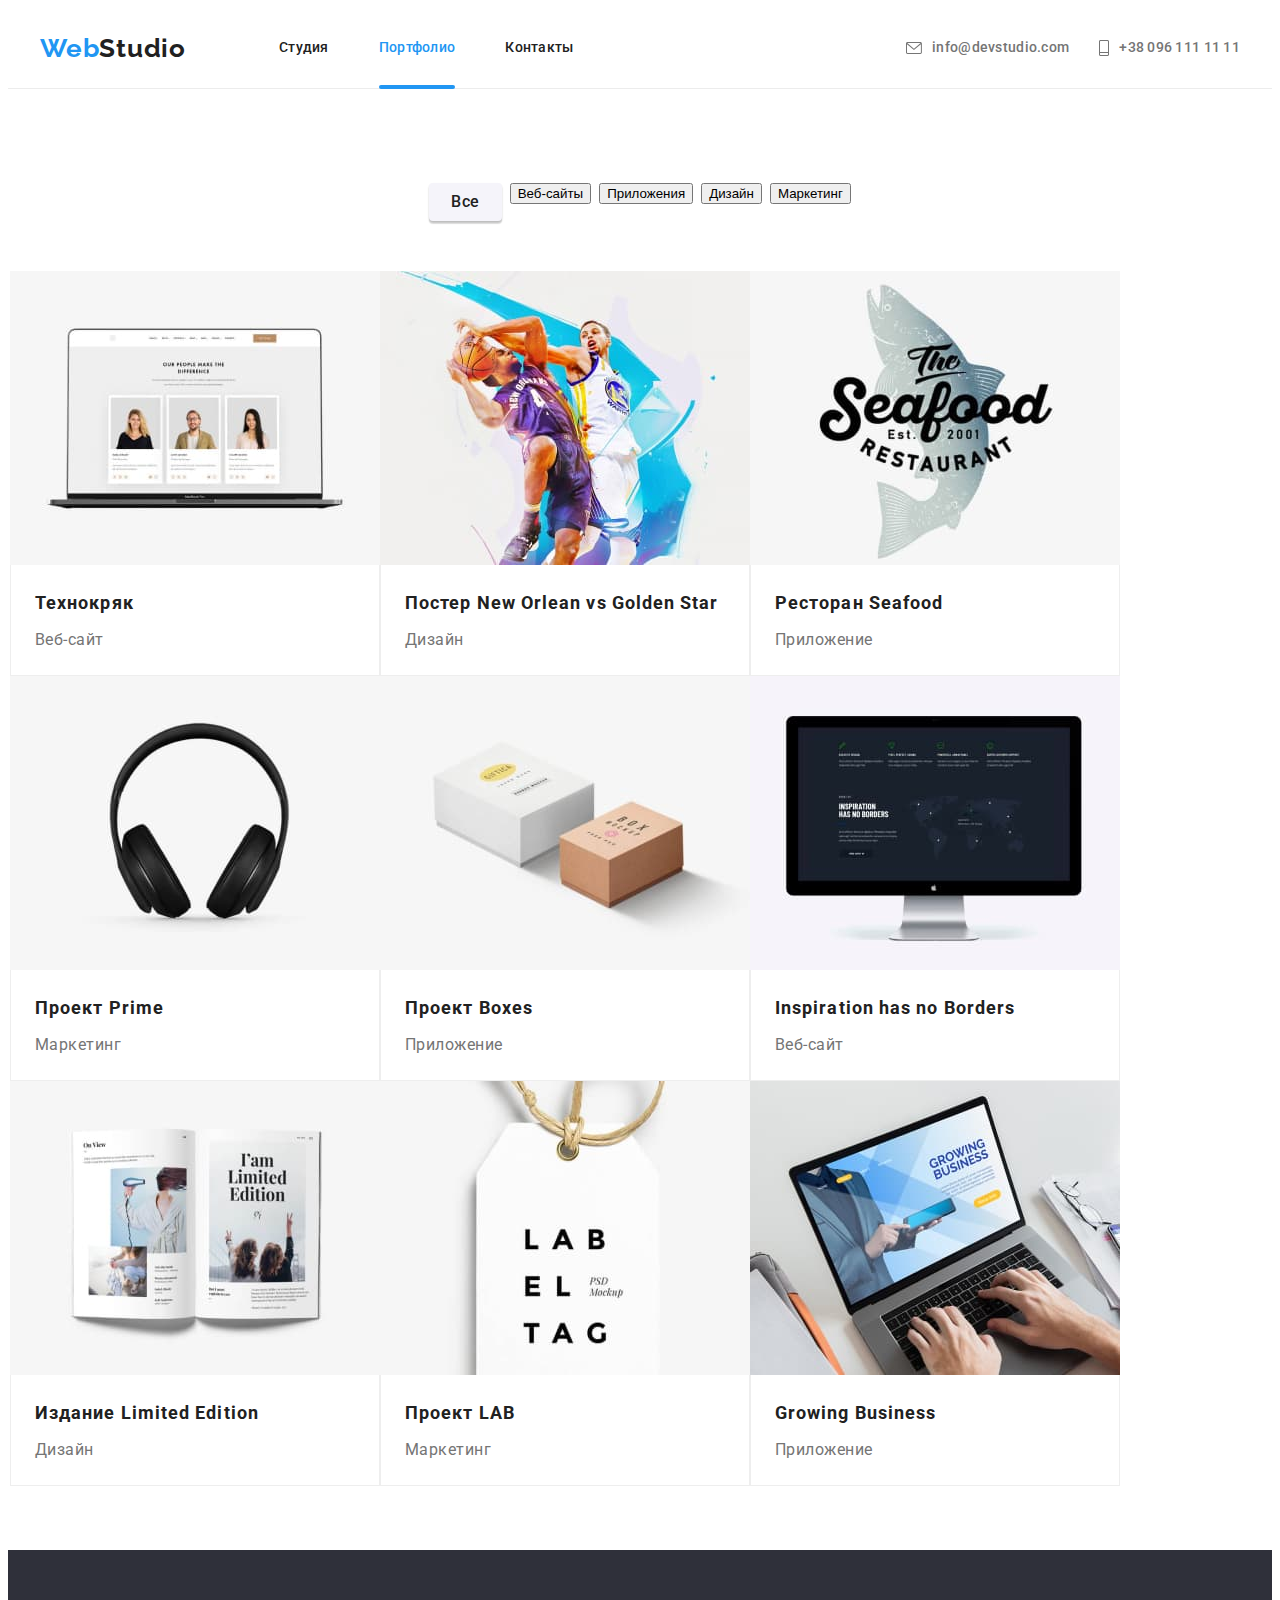
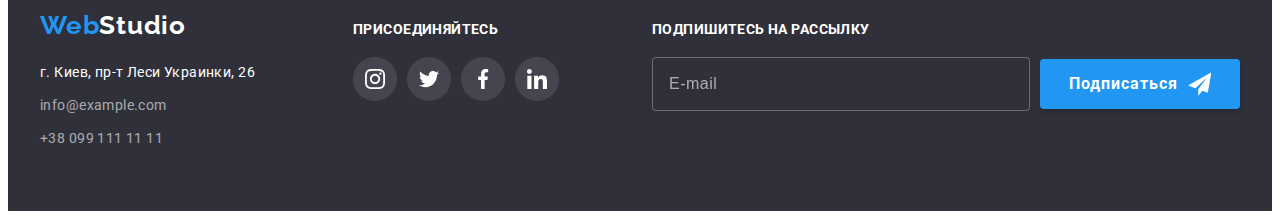
==== commit 2d01bf6c: "Д/З №7" ====
--- a/portfolio.html
+++ b/portfolio.html
@@ -90,7 +90,7 @@
               <a href="" class="portfolio__gallery-link">
                 <div class="portfolio__thumb-card">
                   <img src="./images/img9.jpg" alt="баскетболисты" width="370" />
-                  <p class="portfolio-resourse">
+                  <p class="portfolio__resourse">
                     Ресурс предлагает комплексные предложения с разным уровнем функционала и
                     сервисов. Все это позволит посетителю получить исчерпывающие сведения о компании
                     или частном лице.
@@ -106,7 +106,7 @@
               <a href="" class="portfolio__gallery-link">
                 <div class="portfolio__thumb-card">
                   <img src="./images/img10.jpg" alt="лейбл ресторана" width="370" />
-                  <p class="portfolio-resourse">
+                  <p class="portfolio__resourse">
                     Ресурс предлагает комплексные предложения с разным уровнем функционала и
                     сервисов. Все это позволит посетителю получить исчерпывающие сведения о компании
                     или частном лице.
@@ -122,7 +122,7 @@
               <a href="" class="portfolio__gallery-link">
                 <div class="portfolio__thumb-card">
                   <img src="./images/img11.jpg" alt="наушники" width="370" />
-                  <p class="portfolio-resourse">
+                  <p class="portfolio__resourse">
                     Ресурс предлагает комплексные предложения с разным уровнем функционала и
                     сервисов. Все это позволит посетителю получить исчерпывающие сведения о компании
                     или частном лице.
@@ -138,7 +138,7 @@
               <a href="" class="portfolio__gallery-link">
                 <div class="portfolio__thumb-card">
                   <img src="./images/img12.jpg" alt="коробки" width="370" />
-                  <p class="portfolio-resourse">
+                  <p class="portfolio__resourse">
                     Ресурс предлагает комплексные предложения с разным уровнем функционала и
                     сервисов. Все это позволит посетителю получить исчерпывающие сведения о компании
                     или частном лице.
@@ -154,7 +154,7 @@
               <a href="" class="portfolio__gallery-link">
                 <div class="portfolio__thumb-card">
                   <img src="./images/img13.jpg" alt="монитор" width="370" />
-                  <p class="portfolio-resourse">
+                  <p class="portfolio__resourse">
                     Ресурс предлагает комплексные предложения с разным уровнем функционала и
                     сервисов. Все это позволит посетителю получить исчерпывающие сведения о компании
                     или частном лице.
@@ -170,7 +170,7 @@
               <a href="" class="portfolio__gallery-link">
                 <div class="portfolio__thumb-card">
                   <img src="./images/img14.jpg" alt="журнал" width="370" />
-                  <p class="portfolio-resourse">
+                  <p class="portfolio__resourse">
                     Ресурс предлагает комплексные предложения с разным уровнем функционала и
                     сервисов. Все это позволит посетителю получить исчерпывающие сведения о компании
                     или частном лице.
@@ -186,7 +186,7 @@
               <a href="" class="portfolio__gallery-link">
                 <div class="portfolio__thumb-card">
                   <img src="./images/img15.jpg" alt="лейбл" width="370" />
-                  <p class="portfolio-resourse">
+                  <p class="portfolio__resourse">
                     Ресурс предлагает комплексные предложения с разным уровнем функционала и
                     сервисов. Все это позволит посетителю получить исчерпывающие сведения о компании
                     или частном лице.
@@ -202,7 +202,7 @@
               <a href="" class="portfolio__gallery-link">
                 <div class="portfolio__thumb-card">
                   <img src="./images/img16.jpg" alt="ноутбук" width="370" />
-                  <p class="portfolio-resourse">
+                  <p class="portfolio__resourse">
                     Ресурс предлагает комплексные предложения с разным уровнем функционала и
                     сервисов. Все это позволит посетителю получить исчерпывающие сведения о компании
                     или частном лице.
--- a/css/main.min.css
+++ b/css/main.min.css
@@ -1 +1 @@
-:root{--primary-text-color: #212121;--title-text-color: #757575;--accent-color: #2196f3;--white-text-color: #ffffff;--main-font: "Roboto";--secondary-background-color: #f5f4fa;--hero-color: rgba(47, 48, 58, 0.4);--icon-color: #afb1b8;--background-icon: #ffffff;--function-time: cubic-bezier(0.4, 0, 0.2, 1)}body{background-color:var(--white-text-color);color:var(--primary-text-color);font-family:"Roboto",sans-serif}p,h1,h2,h3 h4{margin:0}ul{margin:0;padding-left:0}button{cursor:pointer}address{font-style:normal}a{color:currentColor}a{text-decoration:none}img{display:block}ul{list-style:none}.visually-hidden{position:absolute;width:1px;height:1px;margin:-1px;border:0;padding:0;white-space:nowrap;clip-path:inset(100%);clip:rect(0 0 0 0);overflow:hidden}.container{width:1200px;padding-left:15px;padding-right:15px;margin:0 auto}.header{width:100%;background-color:var(--white-text-color);border-bottom:1px solid #ececec}.logo{color:var(--accent-color);font-family:"Raleway",sans-serif;font-weight:700;font-size:26px;line-height:1.19;letter-spacing:.03em}.logostudio{color:var(--primary-text-color)}.logostudiofooter{color:var(--white-text-color)}.navlist li{margin-right:50px}.navlist__item,.navlist__item,.navlist__item:last-child{margin-right:0px}.navlist.__link{display:block;padding-top:32px;padding-bottom:32px}.navlist__item,.navlist__item,.navlist__item{font-weight:500;font-size:14px;line-height:1.14;letter-spacing:.02em;color:var(--primary-text-color);transition:color 250ms var(--function-time)}.navlist__item:hover,.navlist__item:hover,.navlist__item:hover,.navlist__item:hover,.navlist__item:hover,.navlist__item:hover,.navlist__item:hover,.navlist__item:hover,.navlist__item:hover{color:var(--accent-color)}.navlist__current{display:block;padding:32px 0;color:var(--primary-text-color);font-weight:500;font-size:14px;line-height:1.14;letter-spacing:.02em;transition:color 250ms var(--function-time)}.navlist__current.link-current{color:var(--accent-color)}.navlist__link-current{position:relative;color:var(--accent-color)}.navlist__link-current::after{content:"";position:absolute;bottom:-1px;left:0;width:100%;height:4px;background:var(--accent-color);border-radius:2px}.container-nav{display:flex;align-items:center}.menu-list__nav,.menu-list__nav{color:var(--title-text-color);font-weight:500;font-size:14px;line-height:1.14;letter-spacing:.02em;transition:color 250ms var(--function-time)}.menu-list__nav:hover,.menu-list__nav:focus,.menu-list__nav:hover,.menu-list__nav:focus{color:var(--accent-color)}.menu-list a{color:var(--title-text-color);font-weight:500;font-size:14px;line-height:1.14;letter-spacing:.02em;display:flex;align-items:center;gap:10px}.menu-list a:hover,.menu-list a:focus,.menu-list a*:hover,.menu-list a:focus{color:var(--accent-color)}.icon{background:var(--background-icon);fill:currentColor}.menu__item{margin-left:30px}.container-hero{display:flex;align-items:center;flex-direction:column;background:#2f303a}.navlist{display:flex;margin-left:93px;align-items:center}.menu-list{display:flex;margin-left:auto}.container-hero{max-width:1600px;background-image:linear-gradient(rgba(47, 48, 58, 0.4), rgba(47, 48, 58, 0.4)),url(../images/img17.jpg);background-repeat:no-repeat;background-position:center;background-size:cover;background-color:var(--hero-color);margin-right:auto;margin-left:auto;padding-top:200px;padding-bottom:200px}.hero-title{margin-bottom:30px;color:var(--white-text-color);font-weight:900;font-size:44px;line-height:1.36;text-align:center;letter-spacing:.06em;text-transform:uppercase}.hero,.footer{background-color:#2f303a}.button{display:block;display:inline-block;min-width:200px;height:50px;padding:10px 32px;box-shadow:0px 4px 4px rgba(0,0,0,.15);border-radius:4px;border:0;color:var(--white-text-color);background-color:var(--accent-color);font-family:Roboto;font-weight:700;font-size:16px;line-height:1.88;display:flex;align-items:center;text-align:center;letter-spacing:.06em;transition:background-color 250ms var(--function-time),color 250ms var(--function-time)}.button:hover,.button:focus{background:#188ce8}.section{padding-top:94px;padding-bottom:94px}.item-list{margin-left:30px}.item-list{flex-basis:calc(25% - 30px)}.benefits{margin-bottom:30px;height:120px;display:flex;align-items:center;justify-content:center;background:var(--secondary-background-color);border-radius:4px}.benefits__section-title{margin-bottom:10px;color:var(--primary-text-color);font-weight:700;font-size:14px;line-height:1.14;letter-spacing:.03em;text-transform:uppercase}.benefits__section-text{margin-bottom:0;color:var(--title-text-color);font-size:14px;line-height:1.7;letter-spacing:.03em}.section-list{display:flex;flex-wrap:nowrap;list-style:none;margin-left:-30px}.section-list>.list-item{flex-basis:calc(25% - 30px);margin-left:30px}.work-about.section{padding-top:0}.title{margin-bottom:50px;padding-top:0px;color:var(--primary-text-color);font-weight:700;font-size:36px;line-height:1.17;text-align:center;letter-spacing:.03em}.comand-title-list{margin-bottom:10px;color:var(--primary-text-color);font-weight:500;font-size:16px;line-height:1.19;text-align:center;letter-spacing:.03em}.comand-text-items{margin-bottom:16px;color:var(--title-text-color);font-size:16px;line-height:1.19;text-align:center;letter-spacing:.03em}.cards{display:flex;flex-wrap:wrap;list-style:none;margin-left:-30px}.cards .item{flex-basis:calc(33.3333333333% - 30px);margin-left:30px}.thumb{position:relative}.thumb__application{display:flex;align-items:center;justify-content:center;position:absolute;width:100%;height:70px;font-weight:700;font-size:14px;line-height:16px;letter-spacing:.03em;text-transform:uppercase;background:rgba(47,48,58,.8);color:var(--white-text-color)}.thumb__work{position:absolute;left:0;bottom:0}.section-comand .section{background:var(--secondary-background-color)}.section-comand{background-color:var(--secondary-background-color)}.list-item{display:block;background:var(--white-text-color);box-shadow:0px 1px 3px rgba(0,0,0,.12),0px 1px 1px rgba(0,0,0,.14),0px 2px 1px rgba(0,0,0,.2);border-radius:0px 0px 4px 4px}.comand__list .list-item{flex-basis:calc((100% - 90px)/4)}.list-item:not(:last-child){margin-right:30px}.section-comand__personal{padding-top:30px;padding-bottom:30px}.comand__list{display:flex;flex-wrap:wrap;list-style:none}.item-comand{margin-left:10px}.item-comand:first-child{margin-left:0}.item-comand .icon-box{width:44px;height:44px}.icon-box{display:flex;align-items:center;justify-content:center;border-radius:50px;color:var(--icon-color);transition:background-color 250ms var(--function-time),color 250ms var(--function-time)}.icon-box:hover,.icon-box:focus{background:var(--accent-color);color:var(--background-icon)}.masters-icon{fill:currentColor}.team-masters{display:flex;justify-content:center}.clients-list{display:flex;justify-content:center}.clients-item{margin-left:30px}.clients-item{flex-basis:calc((100% - 150px)/6)}.clients-item:first-child{margin-left:0}.clients-box{height:92px;display:flex;align-items:center;justify-content:center;background:var(--background-icon);color:var(--icon-color);border:1px solid var(--icon-color);border-radius:4px;transition:border-color 250ms var(--function-time),color 250ms var(--function-time)}.clients-box:hover,.clients-box:focus{border-color:var(--accent-color);color:var(--accent-color)}.icon-clients{fill:currentColor}.footerlist-address{display:block;color:var(--white-text-color);font-style:normal;font-size:14px;line-height:1.71;letter-spacing:.03em;margin-bottom:9px}.footerlist-mailto,.footerlist-tel{color:rgba(255,255,255,.6);font-size:14px;line-height:1.71;letter-spacing:.03em;transition:color 250ms var(--function-time)}.footerlist-mailto:hover,.footerlist-tel:hover{color:var(--title-text-color)}.footerlist-mailto:hover:focus,.footerlist-mailto:hover:focus,.footerlist-tel:hover:focus,.footerlist-tel:hover:focus{color:var(--accent-color)}.footer{padding-top:60px;padding-bottom:60px}.logostudiofooter,.footer .logo{margin-bottom:20px}.logostudiofooter .logo{display:block}.footer .logo{display:inline-block}.footerlist-tel{margin-bottom:60px}.footerlist{display:block}.footerlist .item:not(:last-child){margin-bottom:9px}.footer-title{margin-bottom:20px;font-weight:700;font-size:14px;line-height:1,14;letter-spacing:.03em;text-transform:uppercase;color:var(--white-text-color)}.footer-social{margin-left:70px}.container-footer{display:flex;align-items:baseline}.footer-list{display:flex}.footer-item{margin-left:10px;display:flex;gap:10px}.footer-item:first-child{margin-left:0}.icon-footer{width:44px;height:44px}.icon-footer{display:flex;align-items:center;justify-content:center;border-radius:50px;background:rgba(255,255,255,.1);color:var(--background-icon);transition:background-color 250ms var(--function-time)}.icon-footer:hover,.icon-footer:focus{background-color:var(--accent-color)}.masters-icon{fill:currentColor;transition:fill 250ms var(--function-time)}.footer-class{display:block;margin-left:93px}.footer-input{width:358px;height:50px;padding-left:16px;border:1px solid rgba(255,255,255,.3);filter:drop-shadow(0px 4px 4px rgba(0, 0, 0, 0.15));border-radius:4px;background-color:rgba(0,0,0,0);color:var(--white-text-color)}.footer-input::placeholder{font-weight:400;font-size:16px;line-height:1.25;display:flex;align-items:center;letter-spacing:.03em;color:rgba(255,255,255,.6)}.footer-icon{margin-left:10px}.button-sub{width:200px;height:50px;margin-left:10px;padding:10px 29px;font-family:"Roboto";font-weight:700;font-size:16px;line-height:1.88;display:flex;align-items:center;text-align:center;letter-spacing:.06em;color:var(--white-text-color);background:var(--accent-color);box-shadow:0px 4px 4px rgba(0,0,0,.15);border-radius:4px;border:rgba(0,0,0,0);transition:background 250ms var(--function-time)}.button-sub:hover,.button-sub:focus{background:#188ce8}.input-subscribe{display:flex;align-items:center}.footer-nav{flex-grow:1}.backdrop{position:fixed;top:0;left:0;width:100%;height:100%;background-color:rgba(0,0,0,.2);transition:opacity 400ms linear,visibility 400ms linear}.modal{position:absolute;top:50%;left:50%;transform:translate(-50%, -50%) scale(1);width:528px;height:581px;background:var(--white-text-color);border-radius:4px;transition:transform 400ms linear;padding:40px}.backdrop .is-hidden .modal{transform:translate(-50%, -50%) scale(0)}.modal-button-close{position:absolute;top:8px;right:8px;width:30px;height:30px;padding:0;margin:0;background:var(--white-text-color);border:1px solid rgba(0,0,0,.1);border-radius:50%;display:flex;align-items:center;justify-content:center}.modal-button-close:focus svg,.modal-button-close:hover svg{fill:var(--accent-color)}.is-hidden{opacity:0;visibility:hidden;pointer-events:none}.modal-title{font-weight:700;font-size:20px;line-height:1.15;text-align:center;letter-spacing:.03em;text-align:center;margin-bottom:12px;color:var(--primary-text-color)}.modal-input{width:100%;height:40px;font-family:"Roboto";font-size:14px;padding-left:42px;border:1px solid rgba(33,33,33,.2);border-radius:4px;background-color:rgba(0,0,0,0);outline:rgba(0,0,0,0);transition:border-color 250ms var(--function-time)}.modal-input:focus{border-color:var(--accent-color)}.modal-input::placeholder{font-weight:400;font-size:12px;line-height:1.16;letter-spacing:.01em;color:var(--title-text-color)}.input-icon{position:absolute;left:15px;top:50%;transform:translateY(-50%);transition:color var(--function-time)}.modal-input:focus+.input-icon{fill:var(--accent-color)}.modal-button{display:block;margin:0 auto}.modal-label{display:block;margin-bottom:4px;font-weight:400;font-size:12px;line-height:1.16;letter-spacing:.01em;color:var(--title-text-color)}.modal-text{display:block;width:100%;height:120px;font-family:"Roboto";font-size:14px;padding:12px 16px;border:1px solid rgba(33,33,33,.2);border-radius:4px;resize:none;outline:rgba(0,0,0,0);transition:border-color 250ms var(--function-time)}.modal-text:focus{border-color:var(--accent-color)}.modal-text::placeholder{font-weight:400;font-size:12px;line-height:14px;letter-spacing:.01em;color:rgba(117,117,117,.5)}.modal-fields:not(:last-child){margin-bottom:10px}.input-class{position:relative}.text-check{margin-bottom:30px;font-weight:400;font-size:14px;line-height:1.71;letter-spacing:.03em;color:var(--title-text-color);display:flex;align-items:center;justify-content:center;transition:color var(--function-time)}.text-check a{text-decoration:underline}.text-check a:hover{text-decoration:none}.text-check a{color:var(--accent-color)}.text-check span{width:16px;height:15px;margin-right:7px;align-items:center;justify-content:center}.input-check:checked+.text-check span{background-color:var(--accent-color);border:none;border-radius:2px}.input-check:focus+.text-check .check-icon{border-color:var(--accent-color)}.input-check:checked+.text-check .check-icon{fill:var(--white-text-color);border-color:var(--accent-color)}.input-check:checked+.text-check .check-icon{fill:var(--white-text-color)}.check-icon{border:2px solid var(--primary-text-color);border-radius:2px}.check-icon.check-icon{border:2px solid var(--primary-text-color);border-radius:2px}.check-icon{fill:rgba(0,0,0,0)}.portfolio-button.active{color:var(--white-text-color);background-color:var(--accent-color);box-shadow:0px 3px 1px rgba(0,0,0,.1),0px 1px 2px rgba(0,0,0,.08),0px 2px 2px rgba(0,0,0,.12)}.portfolio-button{padding:6px 22px}.portfolio-button{display:block;font-family:"Roboto";font-weight:500;font-size:16px;line-height:1.62;text-align:center;letter-spacing:.03em;color:var(--primary-text-color);background-color:var(--secondary-background-color);border-radius:4px;border:0;transition:background-color 250ms var(--function-time),color 250ms var(--function-time),box-shadow 250ms var(--function-time)}.portfolio-button:hover,.portfolio-button:focus{color:var(--white-text-color);background-color:var(--accent-color)}.portfolio-button:hover,.portfolio-button:focus{box-shadow:0px 3px 1px rgba(0,0,0,.1),0px 1px 2px rgba(0,0,0,.08),0px 2px 2px rgba(0,0,0,.12)}.portfolio__title{margin-bottom:4px;color:var(--primary-text-color);font-weight:700;font-size:18px;line-height:2;text-align:left;letter-spacing:.06em}.portfolio__text{color:var(--title-text-color);font-size:16px;line-height:1.88;text-align:left;letter-spacing:.03em}.portfolio{padding-top:6px;padding-bottom:22px}.portfolio__wrap{padding:20px 24px;border:1px solid #eee;border-top:0}.portfolio__items{margin-bottom:50px}.portfolio__items{display:flex;flex-wrap:wrap;justify-content:center}.portfolio__items li:not(:last-child){margin-right:8px}.portfolio__gallery-link{display:block}.portfolio__gallery-link:hover,.portfolio__gallery-link:focus{box-shadow:0px 1px 1px rgba(0,0,0,.12),0px 4px 4px rgba(0,0,0,.06),1px 4px 6px rgba(0,0,0,.16)}.portfolio__flex{display:flex;flex-wrap:wrap;padding:0;margin:0;list-style:none;margin-left:-30px;margin-bottom:-30px}.portfolio__flex>.potrfolio__list{flex-basis:calc(33.3333333333% - 30px);margin-left:30px;margin-bottom:30px}.portfolio__flex>.portfolio__list:nth-child(3n){margin-right:0}.portfolio__flex>.portfolio__list:nth-last-child(-n+3){margin-bottom:0}.portfolio__gallery-link:hover .portfolio__resourse,.portfolio__gallery-link:focus .portfolio__resourse{transform:translateY(0);opacity:.9}.portfolio__thumb-card{position:relative;overflow:hidden}.portfolio__resourse{position:absolute;top:0;left:0;display:flex;justify-content:center;align-items:center;height:100%;padding-right:24px;padding-left:24px;font-weight:400;font-size:18px;line-height:1.56;letter-spacing:.03em;color:var(--white-text-color);background:var(--accent-color);transform:translateY(100%);transition:transform 250ms var(--function-time)}/*# sourceMappingURL=main.min.css.map */+:root{--primary-text-color: #212121;--title-text-color: #757575;--accent-color: #2196f3;--white-text-color: #ffffff;--main-font: "Roboto";--secondary-background-color: #f5f4fa;--hero-color: rgba(47, 48, 58, 0.4);--icon-color: #afb1b8;--background-icon: #ffffff;--function-time: cubic-bezier(0.4, 0, 0.2, 1)}body{background-color:var(--white-text-color);color:var(--primary-text-color);font-family:"Roboto",sans-serif}p,h1,h2,h3 h4{margin:0}ul{margin:0;padding-left:0}button{cursor:pointer}address{font-style:normal}a{color:currentColor}a{text-decoration:none}img{display:block}ul{list-style:none}.visually-hidden{position:absolute;width:1px;height:1px;margin:-1px;border:0;padding:0;white-space:nowrap;clip-path:inset(100%);clip:rect(0 0 0 0);overflow:hidden}.portfolio__resourse,.text-check,.modal-button-close,.input-subscribe,.button-sub,.footer-input::placeholder,.icon-footer,.clients-box,.team-masters__soc,.thumb__application,.benefits,.button,.navlist,.container-hero,.menu-list a,.container-nav{display:flex;align-items:center}.container{width:1200px;padding-left:15px;padding-right:15px;margin:0 auto}.header{width:100%;background-color:var(--white-text-color);border-bottom:1px solid #ececec}.logo{color:var(--accent-color);font-family:"Raleway",sans-serif;font-weight:700;font-size:26px;line-height:1.19;letter-spacing:.03em}.logostudio{color:var(--primary-text-color)}.logostudiofooter{color:var(--white-text-color)}.navlist li{margin-right:50px}.navlist__item,.navlist__item,.navlist__item:last-child{margin-right:0px}.navlist.__link{display:block;padding-top:32px;padding-bottom:32px}.navlist__item,.navlist__item,.navlist__item{font-weight:500;font-size:14px;line-height:1.14;letter-spacing:.02em;color:var(--primary-text-color);transition:color 250ms var(--function-time)}.navlist__item:hover,.navlist__item:hover,.navlist__item:hover,.navlist__item:hover,.navlist__item:hover,.navlist__item:hover,.navlist__item:hover,.navlist__item:hover,.navlist__item:hover{color:var(--accent-color)}.navlist__current{display:block;padding:32px 0;color:var(--primary-text-color);font-weight:500;font-size:14px;line-height:1.14;letter-spacing:.02em;transition:color 250ms var(--function-time)}.navlist__current.link-current{color:var(--accent-color)}.navlist__link-current{position:relative;color:var(--accent-color)}.navlist__link-current::after{content:"";position:absolute;bottom:-1px;left:0;width:100%;height:4px;background:var(--accent-color);border-radius:2px}.menu-list__nav,.menu-list__nav{color:var(--title-text-color);font-weight:500;font-size:14px;line-height:1.14;letter-spacing:.02em;transition:color 250ms var(--function-time)}.menu-list__nav:hover,.menu-list__nav:focus,.menu-list__nav:hover,.menu-list__nav:focus{color:var(--accent-color)}.menu-list a{color:var(--title-text-color);font-weight:500;font-size:14px;line-height:1.14;letter-spacing:.02em;gap:10px}.menu-list a:hover,.menu-list a:focus,.menu-list a*:hover,.menu-list a:focus{color:var(--accent-color)}.icon{background:var(--background-icon);fill:currentColor}.menu__item{margin-left:30px}.container-hero{flex-direction:column;background:#2f303a}.navlist{margin-left:93px}.menu-list{display:flex;margin-left:auto}.container-hero{max-width:1600px;background-image:linear-gradient(rgba(47, 48, 58, 0.4), rgba(47, 48, 58, 0.4)),url(../images/img17.jpg);background-repeat:no-repeat;background-position:center;background-size:cover;background-color:var(--hero-color);margin-right:auto;margin-left:auto;padding-top:200px;padding-bottom:200px}.hero-title{margin-bottom:30px;color:var(--white-text-color);font-weight:900;font-size:44px;line-height:1.36;letter-spacing:.06em;font-weight:900;font-size:44px;line-height:1.36;letter-spacing:.06em;text-align:center;text-transform:uppercase}.hero,.footer{background-color:#2f303a}.button{display:block;display:inline-block;min-width:200px;height:50px;padding:10px 32px;box-shadow:0px 4px 4px rgba(0,0,0,.15);border-radius:4px;border:0;color:var(--white-text-color);background-color:var(--accent-color);font-family:Roboto;font-weight:700;font-size:16px;line-height:1.88;letter-spacing:.06;text-align:center;transition:background-color 250ms var(--function-time),color 250ms var(--function-time)}.button:hover,.button:focus{background:#188ce8}.section{padding-top:94px;padding-bottom:94px}.item-list{margin-left:30px}.item-list{flex-basis:calc(25% - 30px)}.benefits{margin-bottom:30px;height:120px;justify-content:center;background:var(--secondary-background-color);border-radius:4px}.benefits__section-title{margin-bottom:10px;color:var(--primary-text-color);font-weight:700;font-size:14px;line-height:1.14;letter-spacing:.03em;text-transform:uppercase}.benefits__section-text{margin-bottom:0;color:var(--title-text-color);font-size:14px;line-height:1.7;letter-spacing:.03em}.section-list{display:flex;flex-wrap:nowrap;list-style:none;margin-left:-30px}.section-list>.list-item{flex-basis:calc(25% - 30px);margin-left:30px}.work-about.section{padding-top:0}.title{margin-bottom:50px;padding-top:0px;color:var(--primary-text-color);font-weight:700;font-size:36px;line-height:1.17;letter-spacing:.03em;text-align:center}.comand-title-list{margin-bottom:10px;color:var(--primary-text-color);font-weight:500;font-size:16px;line-height:1.19;letter-spacing:.03em;text-align:center}.comand-text-items{margin-bottom:16px;color:var(--title-text-color);font-size:16px;line-height:1.19;letter-spacing:.03em;text-align:center}.cards{display:flex;flex-wrap:wrap;list-style:none;margin-left:-30px}.cards .item{flex-basis:calc(33.3333333333% - 30px);margin-left:30px}.thumb{position:relative}.thumb__application{justify-content:center;position:absolute;width:100%;height:70px;font-weight:700;font-size:14px;line-height:1.19;letter-spacing:.03em;text-transform:uppercase;background:rgba(47,48,58,.8);color:var(--white-text-color)}.thumb__work{position:absolute;left:0;bottom:0}.section-comand .section{background:var(--secondary-background-color)}.section-comand{background-color:var(--secondary-background-color)}.list-item{display:block;background:var(--white-text-color);box-shadow:0px 1px 3px rgba(0,0,0,.12),0px 1px 1px rgba(0,0,0,.14),0px 2px 1px rgba(0,0,0,.2);border-radius:0px 0px 4px 4px}.section-comand__list .list-item{flex-basis:calc((100% - 90px)/4)}.section__comand:not(:last-child){margin-right:30px}.section-comand__personal{padding-top:30px;padding-bottom:30px;text-align:center}.section-comand__list{display:flex;flex-wrap:wrap;list-style:none}.team__masters{margin-left:10px}.team__masters:first-child{margin-left:0}.team-masters__comand .icon-box{width:44px;height:44px}.team-masters__soc{justify-content:center;border-radius:50px;color:var(--icon-color);transition:background-color 250ms var(--function-time),color 250ms var(--function-time)}.team-masters__soc:hover,.team-masters__soc:focus{background:var(--accent-color);color:var(--background-icon)}.team-masters__icon{fill:currentColor}.team-masters{display:flex;justify-content:center}.clients-list{display:flex;justify-content:center}.clients-item{margin-left:30px}.clients-item{flex-basis:calc((100% - 150px)/6)}.clients-item:first-child{margin-left:0}.clients-box{height:92px;justify-content:center;background:var(--background-icon);color:var(--icon-color);border:1px solid var(--icon-color);border-radius:4px;transition:border-color 250ms var(--function-time),color 250ms var(--function-time)}.clients-box:hover,.clients-box:focus{border-color:var(--accent-color);color:var(--accent-color)}.icon-clients{fill:currentColor}.footerlist-address{display:block;color:var(--white-text-color);font-style:normal;font-size:14px;line-height:1.71;letter-spacing:.03em;margin-bottom:9px}.footerlist-mailto,.footerlist-tel{color:rgba(255,255,255,.6);font-size:14px;line-height:1.71;letter-spacing:.03em;transition:color 250ms var(--function-time)}.footerlist-mailto:hover,.footerlist-tel:hover{color:var(--title-text-color)}.footerlist-mailto:hover:focus,.footerlist-mailto:hover:focus,.footerlist-tel:hover:focus,.footerlist-tel:hover:focus{color:var(--accent-color)}.footer{padding-top:60px;padding-bottom:60px}.logostudiofooter,.footer .logo{margin-bottom:20px}.logostudiofooter .logo{display:block}.footer .logo{display:inline-block}.footerlist-tel{margin-bottom:60px}.footerlist{display:block}.footerlist .item:not(:last-child){margin-bottom:9px}.footer-title{margin-bottom:20px;font-weight:700;font-size:14px;line-height:1,14;letter-spacing:.03em;text-transform:uppercase;color:var(--white-text-color)}.footer-social{margin-left:70px}.container-footer{display:flex;align-items:baseline}.footer-list{display:flex}.footer-item{margin-left:10px;display:flex;gap:10px}.footer-item:first-child{margin-left:0}.icon-footer{width:44px;height:44px}.icon-footer{justify-content:center;border-radius:50px;background:rgba(255,255,255,.1);color:var(--background-icon);transition:background-color 250ms var(--function-time)}.icon-footer:hover,.icon-footer:focus{background-color:var(--accent-color)}.masters-icon{fill:currentColor;transition:fill 250ms var(--function-time)}.footer-class{display:block;margin-left:93px}.footer-input{width:358px;height:50px;padding-left:16px;border:1px solid rgba(255,255,255,.3);filter:drop-shadow(0px 4px 4px rgba(0, 0, 0, 0.15));border-radius:4px;background-color:rgba(0,0,0,0);color:var(--white-text-color)}.footer-input::placeholder{font-weight:400;font-size:16px;line-height:1.25;letter-spacing:.03em;color:rgba(255,255,255,.6)}.footer-icon{margin-left:10px}.button-sub{width:200px;height:50px;margin-left:10px;padding:10px 29px;font-family:"Roboto";font-weight:700;font-size:16px;line-height:1.88;letter-spacing:.06em;text-align:center;color:var(--white-text-color);background:var(--accent-color);box-shadow:0px 4px 4px rgba(0,0,0,.15);border-radius:4px;border:rgba(0,0,0,0);transition:background 250ms var(--function-time)}.button-sub:hover,.button-sub:focus{background:#188ce8}.footer-nav{flex-grow:1}.backdrop{position:fixed;top:0;left:0;width:100%;height:100%;background-color:rgba(0,0,0,.2);transition:opacity 400ms linear,visibility 400ms linear}.modal{position:absolute;top:50%;left:50%;transform:translate(-50%, -50%) scale(1);width:528px;height:581px;background:var(--white-text-color);border-radius:4px;transition:transform 400ms linear;padding:40px}.backdrop .is-hidden .modal{transform:translate(-50%, -50%) scale(0)}.modal-button-close{position:absolute;top:8px;right:8px;width:30px;height:30px;padding:0;margin:0;background:var(--white-text-color);border:1px solid rgba(0,0,0,.1);border-radius:50%;justify-content:center}.modal-button-close:focus svg,.modal-button-close:hover svg{fill:var(--accent-color)}.is-hidden{opacity:0;visibility:hidden;pointer-events:none}.modal-title{font-weight:700;font-size:20px;line-height:1.15;letter-spacing:.03;text-align:center;text-align:center;margin-bottom:12px;color:var(--primary-text-color)}.modal-input{width:100%;height:40px;font-family:"Roboto";font-size:14px;padding-left:42px;border:1px solid rgba(33,33,33,.2);border-radius:4px;background-color:rgba(0,0,0,0);outline:rgba(0,0,0,0);transition:border-color 250ms var(--function-time)}.modal-input:focus{border-color:var(--accent-color)}.modal-input::placeholder{font-weight:400;font-size:12px;line-height:1.16;letter-spacing:.01em;color:var(--title-text-color)}.input-icon{position:absolute;left:15px;top:50%;transform:translateY(-50%);transition:color var(--function-time)}.modal-input:focus+.input-icon{fill:var(--accent-color)}.modal-button{display:block;margin:0 auto}.modal-label{display:block;margin-bottom:4px;font-weight:400;font-size:12px;line-height:1.16;letter-spacing:.01em;color:var(--title-text-color)}.modal-text{display:block;width:100%;height:120px;font-family:"Roboto";font-size:14px;padding:12px 16px;border:1px solid rgba(33,33,33,.2);border-radius:4px;resize:none;outline:rgba(0,0,0,0);transition:border-color 250ms var(--function-time)}.modal-text:focus{border-color:var(--accent-color)}.modal-text::placeholder{font-weight:400;font-size:12px;line-height:1.16;letter-spacing:.01em;color:rgba(117,117,117,.5)}.modal-fields:not(:last-child){margin-bottom:10px}.input-class{position:relative}.text-check{margin-bottom:30px;font-weight:400;font-size:14px;line-height:1.71;letter-spacing:.03em;color:var(--title-text-color);justify-content:center;transition:color var(--function-time)}.text-check a{text-decoration:underline}.text-check a:hover{text-decoration:none}.text-check a{color:var(--accent-color)}.text-check span{width:16px;height:15px;margin-right:7px;align-items:center;justify-content:center}.input-check:checked+.text-check span{background-color:var(--accent-color);border:none;border-radius:2px}.input-check:focus+.text-check .check-icon{border-color:var(--accent-color)}.input-check:checked+.text-check .check-icon{fill:var(--white-text-color);border-color:var(--accent-color)}.input-check:checked+.text-check .check-icon{fill:var(--white-text-color)}.check-icon{border:2px solid var(--primary-text-color);border-radius:2px}.check-icon.check-icon{border:2px solid var(--primary-text-color);border-radius:2px}.check-icon{fill:rgba(0,0,0,0)}.portfolio__button--active{color:var(--white-text-color);background-color:var(--accent-color);box-shadow:0px 3px 1px rgba(0,0,0,.1),0px 1px 2px rgba(0,0,0,.08),0px 2px 2px rgba(0,0,0,.12)}.portfolio__button{padding:6px 22px}.portfolio__button{display:block;font-family:"Roboto";font-weight:500;font-size:16px;line-height:1.62;letter-spacing:.03em;text-align:center;color:var(--primary-text-color);background-color:var(--secondary-background-color);border-radius:4px;border:0;transition:background-color 250ms var(--function-time),color 250ms var(--function-time),box-shadow 250ms var(--function-time)}.portfolio__button:hover,.portfolio__button:focus{color:var(--white-text-color);background-color:var(--accent-color)}.portfolio__button:hover,.portfolio__button:focus{box-shadow:0px 3px 1px rgba(0,0,0,.1),0px 1px 2px rgba(0,0,0,.08),0px 2px 2px rgba(0,0,0,.12)}.portfolio__title{margin-bottom:4px;color:var(--primary-text-color);font-weight:700;font-size:18px;line-height:2;letter-spacing:.06em;font-weight:700;font-size:18px;line-height:2;letter-spacing:.06em;text-align:left}.portfolio__text{color:var(--title-text-color);font-size:16px;line-height:1.88;letter-spacing:.03em;font-size:16px;line-height:1.88;text-align:left;letter-spacing:.03em}.portfolio{padding-top:6px;padding-bottom:22px}.portfolio__wrap{padding:20px 24px;border:1px solid #eee;border-top:0}.portfolio__items{margin-bottom:50px}.portfolio__items{display:flex;flex-wrap:wrap;justify-content:center}.portfolio__items li:not(:last-child){margin-right:8px}.portfolio__gallery-link{display:block}.portfolio__gallery-link:hover,.portfolio__gallery-link:focus{box-shadow:0px 1px 1px rgba(0,0,0,.12),0px 4px 4px rgba(0,0,0,.06),1px 4px 6px rgba(0,0,0,.16)}.portfolio__flex{display:flex;flex-wrap:wrap;padding:0;margin:0;list-style:none;margin-left:-30px;margin-bottom:-30px}.portfolio__flex>.potrfolio__list{flex-basis:calc(33.3333333333% - 30px);margin-left:30px;margin-bottom:30px}.portfolio__flex>.portfolio__list:nth-child(3n){margin-right:0}.portfolio__flex>.portfolio__list:nth-last-child(-n+3){margin-bottom:0}.portfolio__gallery-link:hover .portfolio__resourse,.portfolio__gallery-link:focus .portfolio__resourse{transform:translateY(0);opacity:.9}.portfolio__thumb-card{position:relative;overflow:hidden}.portfolio__resourse{position:absolute;top:0;left:0;justify-content:center;height:100%;padding-right:24px;padding-left:24px;font-weight:400;font-size:18px;line-height:1.56;letter-spacing:.03em;color:var(--white-text-color);background:var(--accent-color);transform:translateY(100%);transition:transform 250ms var(--function-time)}/*# sourceMappingURL=main.min.css.map */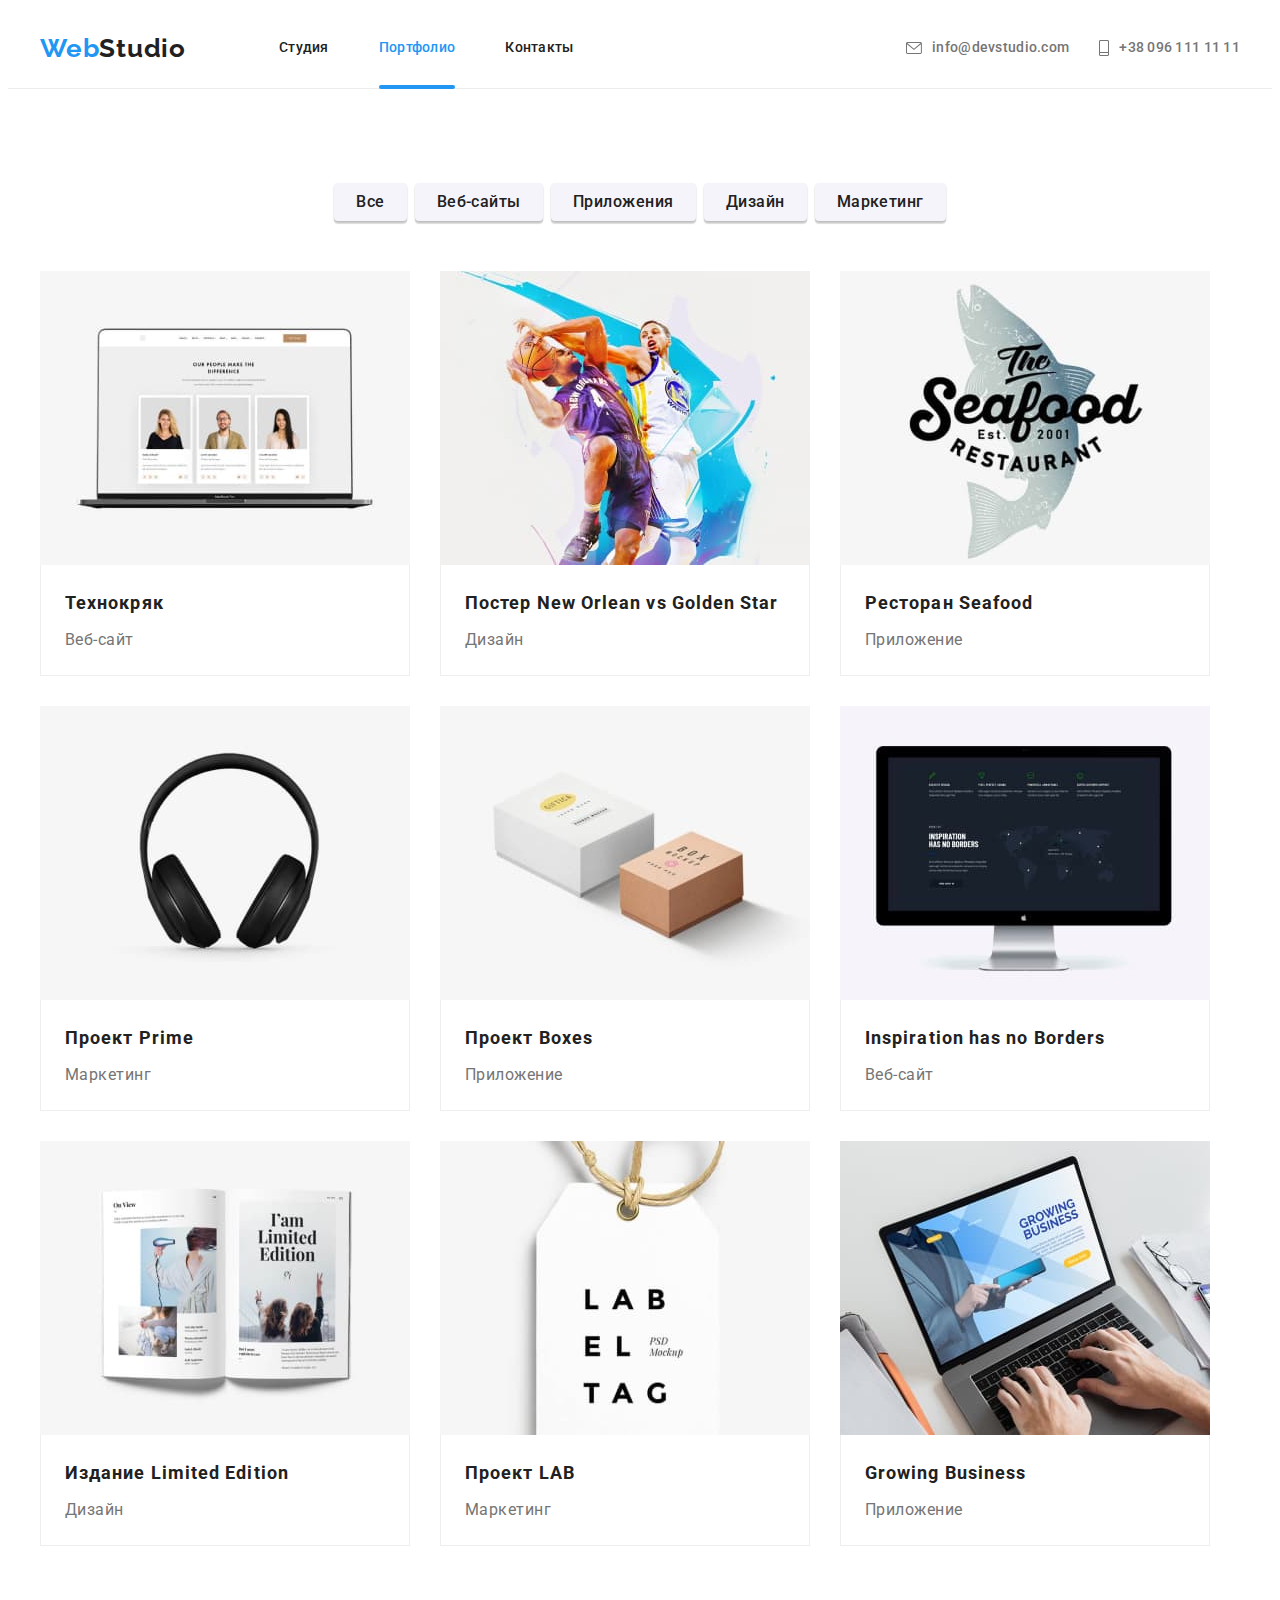
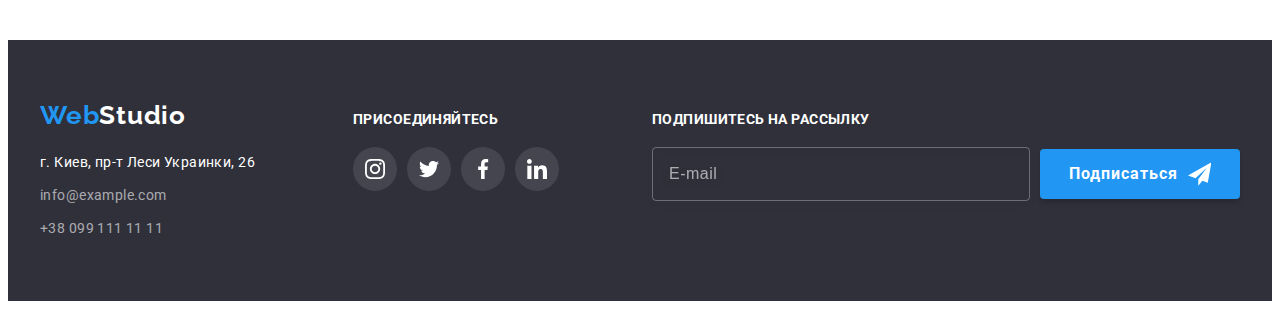
==== commit 3e053d15: "H/W #7" ====
--- a/portfolio.html
+++ b/portfolio.html
@@ -30,7 +30,7 @@
             <ul class="navlist">
               <li class="navlist__item"><a class="navlist__link" href="./index.html">Студия</a></li>
               <li class="navlist__item">
-                <a class="navlist__link-current navlist__current" href="./portfolio.html"
+                <a class="navlist__link navlist__link--current" href="./portfolio.html"
                   >Портфолио</a
                 >
               </li>
@@ -64,10 +64,26 @@
             <li>
               <button type="button" class="portfolio__button portfolio__button--active">Все</button>
             </li>
-            <li><button type="button" class="portfolio-button">Веб-сайты</button></li>
-            <li><button type="button" class="portfolio-button">Приложения</button></li>
-            <li><button type="button" class="portfolio-button">Дизайн</button></li>
-            <li><button type="button" class="portfolio-button">Маркетинг</button></li>
+            <li>
+              <button type="button" class="portfolio__button portfolio__button--active">
+                Веб-сайты
+              </button>
+            </li>
+            <li>
+              <button type="button" class="portfolio__button portfolio__button--active">
+                Приложения
+              </button>
+            </li>
+            <li>
+              <button type="button" class="portfolio__button portfolio__button--active">
+                Дизайн
+              </button>
+            </li>
+            <li>
+              <button type="button" class="portfolio__button portfolio__button--active">
+                Маркетинг
+              </button>
+            </li>
           </ul>
           <ul class="portfolio__flex">
             <li class="portfolio__list">
--- a/css/main.min.css
+++ b/css/main.min.css
@@ -1 +1 @@
-:root{--primary-text-color: #212121;--title-text-color: #757575;--accent-color: #2196f3;--white-text-color: #ffffff;--main-font: "Roboto";--secondary-background-color: #f5f4fa;--hero-color: rgba(47, 48, 58, 0.4);--icon-color: #afb1b8;--background-icon: #ffffff;--function-time: cubic-bezier(0.4, 0, 0.2, 1)}body{background-color:var(--white-text-color);color:var(--primary-text-color);font-family:"Roboto",sans-serif}p,h1,h2,h3 h4{margin:0}ul{margin:0;padding-left:0}button{cursor:pointer}address{font-style:normal}a{color:currentColor}a{text-decoration:none}img{display:block}ul{list-style:none}.visually-hidden{position:absolute;width:1px;height:1px;margin:-1px;border:0;padding:0;white-space:nowrap;clip-path:inset(100%);clip:rect(0 0 0 0);overflow:hidden}.portfolio__resourse,.text-check,.modal-button-close,.input-subscribe,.button-sub,.footer-input::placeholder,.icon-footer,.clients-box,.team-masters__soc,.thumb__application,.benefits,.button,.navlist,.container-hero,.menu-list a,.container-nav{display:flex;align-items:center}.container{width:1200px;padding-left:15px;padding-right:15px;margin:0 auto}.header{width:100%;background-color:var(--white-text-color);border-bottom:1px solid #ececec}.logo{color:var(--accent-color);font-family:"Raleway",sans-serif;font-weight:700;font-size:26px;line-height:1.19;letter-spacing:.03em}.logostudio{color:var(--primary-text-color)}.logostudiofooter{color:var(--white-text-color)}.navlist li{margin-right:50px}.navlist__item,.navlist__item,.navlist__item:last-child{margin-right:0px}.navlist.__link{display:block;padding-top:32px;padding-bottom:32px}.navlist__item,.navlist__item,.navlist__item{font-weight:500;font-size:14px;line-height:1.14;letter-spacing:.02em;color:var(--primary-text-color);transition:color 250ms var(--function-time)}.navlist__item:hover,.navlist__item:hover,.navlist__item:hover,.navlist__item:hover,.navlist__item:hover,.navlist__item:hover,.navlist__item:hover,.navlist__item:hover,.navlist__item:hover{color:var(--accent-color)}.navlist__current{display:block;padding:32px 0;color:var(--primary-text-color);font-weight:500;font-size:14px;line-height:1.14;letter-spacing:.02em;transition:color 250ms var(--function-time)}.navlist__current.link-current{color:var(--accent-color)}.navlist__link-current{position:relative;color:var(--accent-color)}.navlist__link-current::after{content:"";position:absolute;bottom:-1px;left:0;width:100%;height:4px;background:var(--accent-color);border-radius:2px}.menu-list__nav,.menu-list__nav{color:var(--title-text-color);font-weight:500;font-size:14px;line-height:1.14;letter-spacing:.02em;transition:color 250ms var(--function-time)}.menu-list__nav:hover,.menu-list__nav:focus,.menu-list__nav:hover,.menu-list__nav:focus{color:var(--accent-color)}.menu-list a{color:var(--title-text-color);font-weight:500;font-size:14px;line-height:1.14;letter-spacing:.02em;gap:10px}.menu-list a:hover,.menu-list a:focus,.menu-list a*:hover,.menu-list a:focus{color:var(--accent-color)}.icon{background:var(--background-icon);fill:currentColor}.menu__item{margin-left:30px}.container-hero{flex-direction:column;background:#2f303a}.navlist{margin-left:93px}.menu-list{display:flex;margin-left:auto}.container-hero{max-width:1600px;background-image:linear-gradient(rgba(47, 48, 58, 0.4), rgba(47, 48, 58, 0.4)),url(../images/img17.jpg);background-repeat:no-repeat;background-position:center;background-size:cover;background-color:var(--hero-color);margin-right:auto;margin-left:auto;padding-top:200px;padding-bottom:200px}.hero-title{margin-bottom:30px;color:var(--white-text-color);font-weight:900;font-size:44px;line-height:1.36;letter-spacing:.06em;font-weight:900;font-size:44px;line-height:1.36;letter-spacing:.06em;text-align:center;text-transform:uppercase}.hero,.footer{background-color:#2f303a}.button{display:block;display:inline-block;min-width:200px;height:50px;padding:10px 32px;box-shadow:0px 4px 4px rgba(0,0,0,.15);border-radius:4px;border:0;color:var(--white-text-color);background-color:var(--accent-color);font-family:Roboto;font-weight:700;font-size:16px;line-height:1.88;letter-spacing:.06;text-align:center;transition:background-color 250ms var(--function-time),color 250ms var(--function-time)}.button:hover,.button:focus{background:#188ce8}.section{padding-top:94px;padding-bottom:94px}.item-list{margin-left:30px}.item-list{flex-basis:calc(25% - 30px)}.benefits{margin-bottom:30px;height:120px;justify-content:center;background:var(--secondary-background-color);border-radius:4px}.benefits__section-title{margin-bottom:10px;color:var(--primary-text-color);font-weight:700;font-size:14px;line-height:1.14;letter-spacing:.03em;text-transform:uppercase}.benefits__section-text{margin-bottom:0;color:var(--title-text-color);font-size:14px;line-height:1.7;letter-spacing:.03em}.section-list{display:flex;flex-wrap:nowrap;list-style:none;margin-left:-30px}.section-list>.list-item{flex-basis:calc(25% - 30px);margin-left:30px}.work-about.section{padding-top:0}.title{margin-bottom:50px;padding-top:0px;color:var(--primary-text-color);font-weight:700;font-size:36px;line-height:1.17;letter-spacing:.03em;text-align:center}.comand-title-list{margin-bottom:10px;color:var(--primary-text-color);font-weight:500;font-size:16px;line-height:1.19;letter-spacing:.03em;text-align:center}.comand-text-items{margin-bottom:16px;color:var(--title-text-color);font-size:16px;line-height:1.19;letter-spacing:.03em;text-align:center}.cards{display:flex;flex-wrap:wrap;list-style:none;margin-left:-30px}.cards .item{flex-basis:calc(33.3333333333% - 30px);margin-left:30px}.thumb{position:relative}.thumb__application{justify-content:center;position:absolute;width:100%;height:70px;font-weight:700;font-size:14px;line-height:1.19;letter-spacing:.03em;text-transform:uppercase;background:rgba(47,48,58,.8);color:var(--white-text-color)}.thumb__work{position:absolute;left:0;bottom:0}.section-comand .section{background:var(--secondary-background-color)}.section-comand{background-color:var(--secondary-background-color)}.list-item{display:block;background:var(--white-text-color);box-shadow:0px 1px 3px rgba(0,0,0,.12),0px 1px 1px rgba(0,0,0,.14),0px 2px 1px rgba(0,0,0,.2);border-radius:0px 0px 4px 4px}.section-comand__list .list-item{flex-basis:calc((100% - 90px)/4)}.section__comand:not(:last-child){margin-right:30px}.section-comand__personal{padding-top:30px;padding-bottom:30px;text-align:center}.section-comand__list{display:flex;flex-wrap:wrap;list-style:none}.team__masters{margin-left:10px}.team__masters:first-child{margin-left:0}.team-masters__comand .icon-box{width:44px;height:44px}.team-masters__soc{justify-content:center;border-radius:50px;color:var(--icon-color);transition:background-color 250ms var(--function-time),color 250ms var(--function-time)}.team-masters__soc:hover,.team-masters__soc:focus{background:var(--accent-color);color:var(--background-icon)}.team-masters__icon{fill:currentColor}.team-masters{display:flex;justify-content:center}.clients-list{display:flex;justify-content:center}.clients-item{margin-left:30px}.clients-item{flex-basis:calc((100% - 150px)/6)}.clients-item:first-child{margin-left:0}.clients-box{height:92px;justify-content:center;background:var(--background-icon);color:var(--icon-color);border:1px solid var(--icon-color);border-radius:4px;transition:border-color 250ms var(--function-time),color 250ms var(--function-time)}.clients-box:hover,.clients-box:focus{border-color:var(--accent-color);color:var(--accent-color)}.icon-clients{fill:currentColor}.footerlist-address{display:block;color:var(--white-text-color);font-style:normal;font-size:14px;line-height:1.71;letter-spacing:.03em;margin-bottom:9px}.footerlist-mailto,.footerlist-tel{color:rgba(255,255,255,.6);font-size:14px;line-height:1.71;letter-spacing:.03em;transition:color 250ms var(--function-time)}.footerlist-mailto:hover,.footerlist-tel:hover{color:var(--title-text-color)}.footerlist-mailto:hover:focus,.footerlist-mailto:hover:focus,.footerlist-tel:hover:focus,.footerlist-tel:hover:focus{color:var(--accent-color)}.footer{padding-top:60px;padding-bottom:60px}.logostudiofooter,.footer .logo{margin-bottom:20px}.logostudiofooter .logo{display:block}.footer .logo{display:inline-block}.footerlist-tel{margin-bottom:60px}.footerlist{display:block}.footerlist .item:not(:last-child){margin-bottom:9px}.footer-title{margin-bottom:20px;font-weight:700;font-size:14px;line-height:1,14;letter-spacing:.03em;text-transform:uppercase;color:var(--white-text-color)}.footer-social{margin-left:70px}.container-footer{display:flex;align-items:baseline}.footer-list{display:flex}.footer-item{margin-left:10px;display:flex;gap:10px}.footer-item:first-child{margin-left:0}.icon-footer{width:44px;height:44px}.icon-footer{justify-content:center;border-radius:50px;background:rgba(255,255,255,.1);color:var(--background-icon);transition:background-color 250ms var(--function-time)}.icon-footer:hover,.icon-footer:focus{background-color:var(--accent-color)}.masters-icon{fill:currentColor;transition:fill 250ms var(--function-time)}.footer-class{display:block;margin-left:93px}.footer-input{width:358px;height:50px;padding-left:16px;border:1px solid rgba(255,255,255,.3);filter:drop-shadow(0px 4px 4px rgba(0, 0, 0, 0.15));border-radius:4px;background-color:rgba(0,0,0,0);color:var(--white-text-color)}.footer-input::placeholder{font-weight:400;font-size:16px;line-height:1.25;letter-spacing:.03em;color:rgba(255,255,255,.6)}.footer-icon{margin-left:10px}.button-sub{width:200px;height:50px;margin-left:10px;padding:10px 29px;font-family:"Roboto";font-weight:700;font-size:16px;line-height:1.88;letter-spacing:.06em;text-align:center;color:var(--white-text-color);background:var(--accent-color);box-shadow:0px 4px 4px rgba(0,0,0,.15);border-radius:4px;border:rgba(0,0,0,0);transition:background 250ms var(--function-time)}.button-sub:hover,.button-sub:focus{background:#188ce8}.footer-nav{flex-grow:1}.backdrop{position:fixed;top:0;left:0;width:100%;height:100%;background-color:rgba(0,0,0,.2);transition:opacity 400ms linear,visibility 400ms linear}.modal{position:absolute;top:50%;left:50%;transform:translate(-50%, -50%) scale(1);width:528px;height:581px;background:var(--white-text-color);border-radius:4px;transition:transform 400ms linear;padding:40px}.backdrop .is-hidden .modal{transform:translate(-50%, -50%) scale(0)}.modal-button-close{position:absolute;top:8px;right:8px;width:30px;height:30px;padding:0;margin:0;background:var(--white-text-color);border:1px solid rgba(0,0,0,.1);border-radius:50%;justify-content:center}.modal-button-close:focus svg,.modal-button-close:hover svg{fill:var(--accent-color)}.is-hidden{opacity:0;visibility:hidden;pointer-events:none}.modal-title{font-weight:700;font-size:20px;line-height:1.15;letter-spacing:.03;text-align:center;text-align:center;margin-bottom:12px;color:var(--primary-text-color)}.modal-input{width:100%;height:40px;font-family:"Roboto";font-size:14px;padding-left:42px;border:1px solid rgba(33,33,33,.2);border-radius:4px;background-color:rgba(0,0,0,0);outline:rgba(0,0,0,0);transition:border-color 250ms var(--function-time)}.modal-input:focus{border-color:var(--accent-color)}.modal-input::placeholder{font-weight:400;font-size:12px;line-height:1.16;letter-spacing:.01em;color:var(--title-text-color)}.input-icon{position:absolute;left:15px;top:50%;transform:translateY(-50%);transition:color var(--function-time)}.modal-input:focus+.input-icon{fill:var(--accent-color)}.modal-button{display:block;margin:0 auto}.modal-label{display:block;margin-bottom:4px;font-weight:400;font-size:12px;line-height:1.16;letter-spacing:.01em;color:var(--title-text-color)}.modal-text{display:block;width:100%;height:120px;font-family:"Roboto";font-size:14px;padding:12px 16px;border:1px solid rgba(33,33,33,.2);border-radius:4px;resize:none;outline:rgba(0,0,0,0);transition:border-color 250ms var(--function-time)}.modal-text:focus{border-color:var(--accent-color)}.modal-text::placeholder{font-weight:400;font-size:12px;line-height:1.16;letter-spacing:.01em;color:rgba(117,117,117,.5)}.modal-fields:not(:last-child){margin-bottom:10px}.input-class{position:relative}.text-check{margin-bottom:30px;font-weight:400;font-size:14px;line-height:1.71;letter-spacing:.03em;color:var(--title-text-color);justify-content:center;transition:color var(--function-time)}.text-check a{text-decoration:underline}.text-check a:hover{text-decoration:none}.text-check a{color:var(--accent-color)}.text-check span{width:16px;height:15px;margin-right:7px;align-items:center;justify-content:center}.input-check:checked+.text-check span{background-color:var(--accent-color);border:none;border-radius:2px}.input-check:focus+.text-check .check-icon{border-color:var(--accent-color)}.input-check:checked+.text-check .check-icon{fill:var(--white-text-color);border-color:var(--accent-color)}.input-check:checked+.text-check .check-icon{fill:var(--white-text-color)}.check-icon{border:2px solid var(--primary-text-color);border-radius:2px}.check-icon.check-icon{border:2px solid var(--primary-text-color);border-radius:2px}.check-icon{fill:rgba(0,0,0,0)}.portfolio__button--active{color:var(--white-text-color);background-color:var(--accent-color);box-shadow:0px 3px 1px rgba(0,0,0,.1),0px 1px 2px rgba(0,0,0,.08),0px 2px 2px rgba(0,0,0,.12)}.portfolio__button{padding:6px 22px}.portfolio__button{display:block;font-family:"Roboto";font-weight:500;font-size:16px;line-height:1.62;letter-spacing:.03em;text-align:center;color:var(--primary-text-color);background-color:var(--secondary-background-color);border-radius:4px;border:0;transition:background-color 250ms var(--function-time),color 250ms var(--function-time),box-shadow 250ms var(--function-time)}.portfolio__button:hover,.portfolio__button:focus{color:var(--white-text-color);background-color:var(--accent-color)}.portfolio__button:hover,.portfolio__button:focus{box-shadow:0px 3px 1px rgba(0,0,0,.1),0px 1px 2px rgba(0,0,0,.08),0px 2px 2px rgba(0,0,0,.12)}.portfolio__title{margin-bottom:4px;color:var(--primary-text-color);font-weight:700;font-size:18px;line-height:2;letter-spacing:.06em;font-weight:700;font-size:18px;line-height:2;letter-spacing:.06em;text-align:left}.portfolio__text{color:var(--title-text-color);font-size:16px;line-height:1.88;letter-spacing:.03em;font-size:16px;line-height:1.88;text-align:left;letter-spacing:.03em}.portfolio{padding-top:6px;padding-bottom:22px}.portfolio__wrap{padding:20px 24px;border:1px solid #eee;border-top:0}.portfolio__items{margin-bottom:50px}.portfolio__items{display:flex;flex-wrap:wrap;justify-content:center}.portfolio__items li:not(:last-child){margin-right:8px}.portfolio__gallery-link{display:block}.portfolio__gallery-link:hover,.portfolio__gallery-link:focus{box-shadow:0px 1px 1px rgba(0,0,0,.12),0px 4px 4px rgba(0,0,0,.06),1px 4px 6px rgba(0,0,0,.16)}.portfolio__flex{display:flex;flex-wrap:wrap;padding:0;margin:0;list-style:none;margin-left:-30px;margin-bottom:-30px}.portfolio__flex>.potrfolio__list{flex-basis:calc(33.3333333333% - 30px);margin-left:30px;margin-bottom:30px}.portfolio__flex>.portfolio__list:nth-child(3n){margin-right:0}.portfolio__flex>.portfolio__list:nth-last-child(-n+3){margin-bottom:0}.portfolio__gallery-link:hover .portfolio__resourse,.portfolio__gallery-link:focus .portfolio__resourse{transform:translateY(0);opacity:.9}.portfolio__thumb-card{position:relative;overflow:hidden}.portfolio__resourse{position:absolute;top:0;left:0;justify-content:center;height:100%;padding-right:24px;padding-left:24px;font-weight:400;font-size:18px;line-height:1.56;letter-spacing:.03em;color:var(--white-text-color);background:var(--accent-color);transform:translateY(100%);transition:transform 250ms var(--function-time)}/*# sourceMappingURL=main.min.css.map */+:root{--primary-text-color: #212121;--title-text-color: #757575;--accent-color: #2196f3;--white-text-color: #ffffff;--main-font: "Roboto";--secondary-background-color: #f5f4fa;--hero-color: rgba(47, 48, 58, 0.4);--icon-color: #afb1b8;--background-icon: #ffffff;--function-time: cubic-bezier(0.4, 0, 0.2, 1)}body{background-color:var(--white-text-color);color:var(--primary-text-color);font-family:"Roboto",sans-serif}p,h1,h2,h3 h4{margin:0}ul{margin:0;padding-left:0}button{cursor:pointer}address{font-style:normal}a{color:currentColor}a{text-decoration:none}img{display:block}ul{list-style:none}.visually-hidden{position:absolute;width:1px;height:1px;margin:-1px;border:0;padding:0;white-space:nowrap;clip-path:inset(100%);clip:rect(0 0 0 0);overflow:hidden}.portfolio__resourse,.text-check,.modal-button-close,.input-subscribe,.button-sub,.footer-input::placeholder,.icon-footer,.clients-box,.team-masters__soc,.thumb__application,.benefits,.button,.navlist,.container-hero,.menu-list a,.container-nav{display:flex;align-items:center}.container{width:1200px;padding-left:15px;padding-right:15px;margin:0 auto}.header{width:100%;background-color:var(--white-text-color);border-bottom:1px solid #ececec}.logo{color:var(--accent-color);font-family:"Raleway",sans-serif;font-weight:700;font-size:26px;line-height:1.19;letter-spacing:.03em}.logostudio{color:var(--primary-text-color)}.logostudiofooter{color:var(--white-text-color)}.navlist li{margin-right:50px}.navlist__item,.navlist__item,.navlist__item:last-child{margin-right:0px}.navlist.__link{display:block;padding-top:32px;padding-bottom:32px}.navlist__item,.navlist__item,.navlist__item{font-weight:500;font-size:14px;line-height:1.14;letter-spacing:.02em;color:var(--primary-text-color);transition:color 250ms var(--function-time)}.navlist__item:hover,.navlist__item:hover,.navlist__item:hover,.navlist__item:hover,.navlist__item:hover,.navlist__item:hover,.navlist__item:hover,.navlist__item:hover,.navlist__item:hover{color:var(--accent-color)}.navlist__link{display:block;padding:32px 0;color:var(--primary-text-color);font-weight:500;font-size:14px;line-height:1.14;letter-spacing:.02em;transition:color 250ms var(--function-time)}.navlist__link.link-current{color:var(--accent-color)}.navlist__link--current{position:relative;color:var(--accent-color)}.navlist__link--current::after{content:"";position:absolute;bottom:-1px;left:0;width:100%;height:4px;background:var(--accent-color);border-radius:2px}.menu-list__nav,.menu-list__nav{color:var(--title-text-color);font-weight:500;font-size:14px;line-height:1.14;letter-spacing:.02em;transition:color 250ms var(--function-time)}.menu-list__nav:hover,.menu-list__nav:focus,.menu-list__nav:hover,.menu-list__nav:focus{color:var(--accent-color)}.menu-list a{color:var(--title-text-color);font-weight:500;font-size:14px;line-height:1.14;letter-spacing:.02em;gap:10px}.menu-list a:hover,.menu-list a:focus,.menu-list a*:hover,.menu-list a:focus{color:var(--accent-color)}.icon{background:var(--background-icon);fill:currentColor}.menu__item{margin-left:30px}.container-hero{flex-direction:column;background:#2f303a}.navlist{margin-left:93px}.menu-list{display:flex;margin-left:auto}.container-hero{max-width:1600px;background-image:linear-gradient(rgba(47, 48, 58, 0.4), rgba(47, 48, 58, 0.4)),url(../images/img17.jpg);background-repeat:no-repeat;background-position:center;background-size:cover;background-color:var(--hero-color);margin-right:auto;margin-left:auto;padding-top:200px;padding-bottom:200px}.hero-title{margin-bottom:30px;color:var(--white-text-color);font-weight:900;font-size:44px;line-height:1.36;letter-spacing:.06em;font-weight:900;font-size:44px;line-height:1.36;letter-spacing:.06em;text-align:center;text-transform:uppercase}.hero,.footer{background-color:#2f303a}.button{display:block;display:inline-block;min-width:200px;height:50px;padding:10px 32px;box-shadow:0px 4px 4px rgba(0,0,0,.15);border-radius:4px;border:0;color:var(--white-text-color);background-color:var(--accent-color);font-family:Roboto;font-weight:700;font-size:16px;line-height:1.88;letter-spacing:.06;text-align:center;transition:background-color 250ms var(--function-time),color 250ms var(--function-time)}.button:hover,.button:focus{background:#188ce8}.section{padding-top:94px;padding-bottom:94px}.item-list{margin-left:30px}.item-list{flex-basis:calc(25% - 30px)}.benefits{margin-bottom:30px;height:120px;justify-content:center;background:var(--secondary-background-color);border-radius:4px}.benefits__section-title{margin-bottom:10px;color:var(--primary-text-color);font-weight:700;font-size:14px;line-height:1.14;letter-spacing:.03em;text-transform:uppercase}.benefits__section-text{margin-bottom:0;color:var(--title-text-color);font-size:14px;line-height:1.7;letter-spacing:.03em}.section-list{display:flex;flex-wrap:nowrap;list-style:none;gap:30px}.section-list>.list-item{flex-basis:calc(25% - 30px)}.work-about.section{padding-top:0}.title{margin-bottom:50px;padding-top:0px;color:var(--primary-text-color);font-weight:700;font-size:36px;line-height:1.17;letter-spacing:.03em;text-align:center}.comand-title-list{margin-bottom:10px;color:var(--primary-text-color);font-weight:500;font-size:16px;line-height:1.19;letter-spacing:.03em;text-align:center}.comand-text-items{margin-bottom:16px;color:var(--title-text-color);font-size:16px;line-height:1.19;letter-spacing:.03em;text-align:center}.cards{display:flex;flex-wrap:wrap;list-style:none;gap:30px}.cards .item{flex-basis:calc(33.3333333333% - 30px)}.thumb{position:relative}.thumb__application{justify-content:center;position:absolute;width:100%;height:70px;font-weight:700;font-size:14px;line-height:1.19;letter-spacing:.03em;text-transform:uppercase;background:rgba(47,48,58,.8);color:var(--white-text-color)}.thumb__work{position:absolute;left:0;bottom:0}.section-comand .section{background:var(--secondary-background-color)}.section-comand{background-color:var(--secondary-background-color)}.list-item{display:block;background:var(--white-text-color);box-shadow:0px 1px 3px rgba(0,0,0,.12),0px 1px 1px rgba(0,0,0,.14),0px 2px 1px rgba(0,0,0,.2);border-radius:0px 0px 4px 4px}.section-comand__list .list-item{flex-basis:calc((100% - 90px)/4)}.section__comand:not(:last-child){margin-right:30px}.section-comand__personal{padding-top:30px;padding-bottom:30px;text-align:center}.section-comand__list{display:flex;flex-wrap:wrap;list-style:none;gap:30px}.team__masters{margin-left:10px}.team__masters:first-child{margin-left:0}.team-masters__comand .icon-box{width:44px;height:44px}.team-masters__soc{justify-content:center;border-radius:50px;color:var(--icon-color);transition:background-color 250ms var(--function-time),color 250ms var(--function-time)}.team-masters__soc:hover,.team-masters__soc:focus{background:var(--accent-color);color:var(--background-icon)}.team-masters__icon{fill:currentColor}.team-masters{display:flex;justify-content:center}.clients-list{display:flex;justify-content:center}.clients-item{margin-left:30px}.clients-item{flex-basis:calc((100% - 150px)/6)}.clients-item:first-child{margin-left:0}.clients-box{height:92px;justify-content:center;background:var(--background-icon);color:var(--icon-color);border:1px solid var(--icon-color);border-radius:4px;transition:border-color 250ms var(--function-time),color 250ms var(--function-time)}.clients-box:hover,.clients-box:focus{border-color:var(--accent-color);color:var(--accent-color)}.icon-clients{fill:currentColor}.footerlist-address{display:block;color:var(--white-text-color);font-style:normal;font-size:14px;line-height:1.71;letter-spacing:.03em;margin-bottom:9px}.footerlist-mailto,.footerlist-tel{color:rgba(255,255,255,.6);font-size:14px;line-height:1.71;letter-spacing:.03em;transition:color 250ms var(--function-time)}.footerlist-mailto:hover,.footerlist-tel:hover{color:var(--title-text-color)}.footerlist-mailto:hover:focus,.footerlist-mailto:hover:focus,.footerlist-tel:hover:focus,.footerlist-tel:hover:focus{color:var(--accent-color)}.footer{padding-top:60px;padding-bottom:60px}.logostudiofooter,.footer .logo{margin-bottom:20px}.logostudiofooter .logo{display:block}.footer .logo{display:inline-block}.footerlist-tel{margin-bottom:60px}.footerlist{display:block}.footerlist .item:not(:last-child){margin-bottom:9px}.footer-title{margin-bottom:20px;font-weight:700;font-size:14px;line-height:1,14;letter-spacing:.03em;text-transform:uppercase;color:var(--white-text-color)}.footer-social{margin-left:70px}.container-footer{display:flex;align-items:baseline}.footer-list{display:flex}.footer-item{margin-left:10px;display:flex;gap:10px}.footer-item:first-child{margin-left:0}.icon-footer{width:44px;height:44px}.icon-footer{justify-content:center;border-radius:50px;background:rgba(255,255,255,.1);color:var(--background-icon);transition:background-color 250ms var(--function-time)}.icon-footer:hover,.icon-footer:focus{background-color:var(--accent-color)}.masters-icon{fill:currentColor;transition:fill 250ms var(--function-time)}.footer-class{display:block;margin-left:93px}.footer-input{width:358px;height:50px;padding-left:16px;border:1px solid rgba(255,255,255,.3);filter:drop-shadow(0px 4px 4px rgba(0, 0, 0, 0.15));border-radius:4px;background-color:rgba(0,0,0,0);color:var(--white-text-color)}.footer-input::placeholder{font-weight:400;font-size:16px;line-height:1.25;letter-spacing:.03em;color:rgba(255,255,255,.6)}.footer-icon{margin-left:10px}.button-sub{width:200px;height:50px;margin-left:10px;padding:10px 29px;font-family:"Roboto";font-weight:700;font-size:16px;line-height:1.88;letter-spacing:.06em;text-align:center;color:var(--white-text-color);background:var(--accent-color);box-shadow:0px 4px 4px rgba(0,0,0,.15);border-radius:4px;border:rgba(0,0,0,0);transition:background 250ms var(--function-time)}.button-sub:hover,.button-sub:focus{background:#188ce8}.footer-nav{flex-grow:1}.backdrop{position:fixed;top:0;left:0;width:100%;height:100%;background-color:rgba(0,0,0,.2);transition:opacity 400ms linear,visibility 400ms linear}.modal{position:absolute;top:50%;left:50%;transform:translate(-50%, -50%) scale(1);width:528px;height:581px;background:var(--white-text-color);border-radius:4px;transition:transform 400ms linear;padding:40px}.backdrop .is-hidden .modal{transform:translate(-50%, -50%) scale(0)}.modal-button-close{position:absolute;top:8px;right:8px;width:30px;height:30px;padding:0;margin:0;background:var(--white-text-color);border:1px solid rgba(0,0,0,.1);border-radius:50%;justify-content:center}.modal-button-close:focus svg,.modal-button-close:hover svg{fill:var(--accent-color)}.is-hidden{opacity:0;visibility:hidden;pointer-events:none}.modal-title{font-weight:700;font-size:20px;line-height:1.15;letter-spacing:.03;text-align:center;text-align:center;margin-bottom:12px;color:var(--primary-text-color)}.modal-input{width:100%;height:40px;font-family:"Roboto";font-size:14px;padding-left:42px;border:1px solid rgba(33,33,33,.2);border-radius:4px;background-color:rgba(0,0,0,0);outline:rgba(0,0,0,0);transition:border-color 250ms var(--function-time)}.modal-input:focus{border-color:var(--accent-color)}.modal-input::placeholder{font-weight:400;font-size:12px;line-height:1.16;letter-spacing:.01em;color:var(--title-text-color)}.input-icon{position:absolute;left:15px;top:50%;transform:translateY(-50%);transition:color var(--function-time)}.modal-input:focus+.input-icon{fill:var(--accent-color)}.modal-button{display:block;margin:0 auto}.modal-label{display:block;margin-bottom:4px;font-weight:400;font-size:12px;line-height:1.16;letter-spacing:.01em;color:var(--title-text-color)}.modal-text{display:block;width:100%;height:120px;font-family:"Roboto";font-size:14px;padding:12px 16px;border:1px solid rgba(33,33,33,.2);border-radius:4px;resize:none;outline:rgba(0,0,0,0);transition:border-color 250ms var(--function-time)}.modal-text:focus{border-color:var(--accent-color)}.modal-text::placeholder{font-weight:400;font-size:12px;line-height:1.16;letter-spacing:.01em;color:rgba(117,117,117,.5)}.modal-fields:not(:last-child){margin-bottom:10px}.input-class{position:relative}.text-check{margin-bottom:30px;font-weight:400;font-size:14px;line-height:1.71;letter-spacing:.03em;color:var(--title-text-color);justify-content:center;transition:color var(--function-time)}.text-check a{text-decoration:underline}.text-check a:hover{text-decoration:none}.text-check a{color:var(--accent-color)}.text-check span{width:16px;height:15px;margin-right:7px;align-items:center;justify-content:center}.input-check:checked+.text-check span{background-color:var(--accent-color);border:none;border-radius:2px}.input-check:focus+.text-check .check-icon{border-color:var(--accent-color)}.input-check:checked+.text-check .check-icon{fill:var(--white-text-color);border-color:var(--accent-color)}.input-check:checked+.text-check .check-icon{fill:var(--white-text-color)}.check-icon{border:2px solid var(--primary-text-color);border-radius:2px}.check-icon.check-icon{border:2px solid var(--primary-text-color);border-radius:2px}.check-icon{fill:rgba(0,0,0,0)}.portfolio__button--active{color:var(--white-text-color);background-color:var(--accent-color);box-shadow:0px 3px 1px rgba(0,0,0,.1),0px 1px 2px rgba(0,0,0,.08),0px 2px 2px rgba(0,0,0,.12)}.portfolio__button{padding:6px 22px}.portfolio__button{display:block;font-family:"Roboto";font-weight:500;font-size:16px;line-height:1.62;letter-spacing:.03em;text-align:center;color:var(--primary-text-color);background-color:var(--secondary-background-color);border-radius:4px;border:0;transition:background-color 250ms var(--function-time),color 250ms var(--function-time),box-shadow 250ms var(--function-time)}.portfolio__button:hover,.portfolio__button:focus{color:var(--white-text-color);background-color:var(--accent-color)}.portfolio__button:hover,.portfolio__button:focus{box-shadow:0px 3px 1px rgba(0,0,0,.1),0px 1px 2px rgba(0,0,0,.08),0px 2px 2px rgba(0,0,0,.12)}.portfolio__title{margin-bottom:4px;color:var(--primary-text-color);font-weight:700;font-size:18px;line-height:2;letter-spacing:.06em;text-align:left}.portfolio__text{color:var(--title-text-color);font-size:16px;line-height:1.88;letter-spacing:.03em}.portfolio{padding-top:6px;padding-bottom:22px}.portfolio__wrap{padding:20px 24px;border:1px solid #eee;border-top:0}.portfolio__items{margin-bottom:50px}.portfolio__items{display:flex;flex-wrap:wrap;justify-content:center}.portfolio__items li:not(:last-child){margin-right:8px}.portfolio__gallery-link{display:block}.portfolio__gallery-link:hover,.portfolio__gallery-link:focus{box-shadow:0px 1px 1px rgba(0,0,0,.12),0px 4px 4px rgba(0,0,0,.06),1px 4px 6px rgba(0,0,0,.16)}.portfolio__flex{display:flex;flex-wrap:wrap;gap:30px;padding:0;margin:0;list-style:none}.portfolio__flex>.potrfolio__list{flex-basis:calc(33.3333333333% - 30px)}.portfolio__flex>.portfolio__list:nth-child(3n){margin-right:0}.portfolio__flex>.portfolio__list:nth-last-child(-n+3){margin-bottom:0}.portfolio__gallery-link:hover .portfolio__resourse,.portfolio__gallery-link:focus .portfolio__resourse{transform:translateY(0);opacity:.9}.portfolio__thumb-card{position:relative;overflow:hidden}.portfolio__resourse{position:absolute;top:0;left:0;justify-content:center;height:100%;padding-right:24px;padding-left:24px;font-weight:400;font-size:18px;line-height:1.56;letter-spacing:.03em;color:var(--white-text-color);background:var(--accent-color);transform:translateY(100%);transition:transform 250ms var(--function-time)}/*# sourceMappingURL=main.min.css.map */